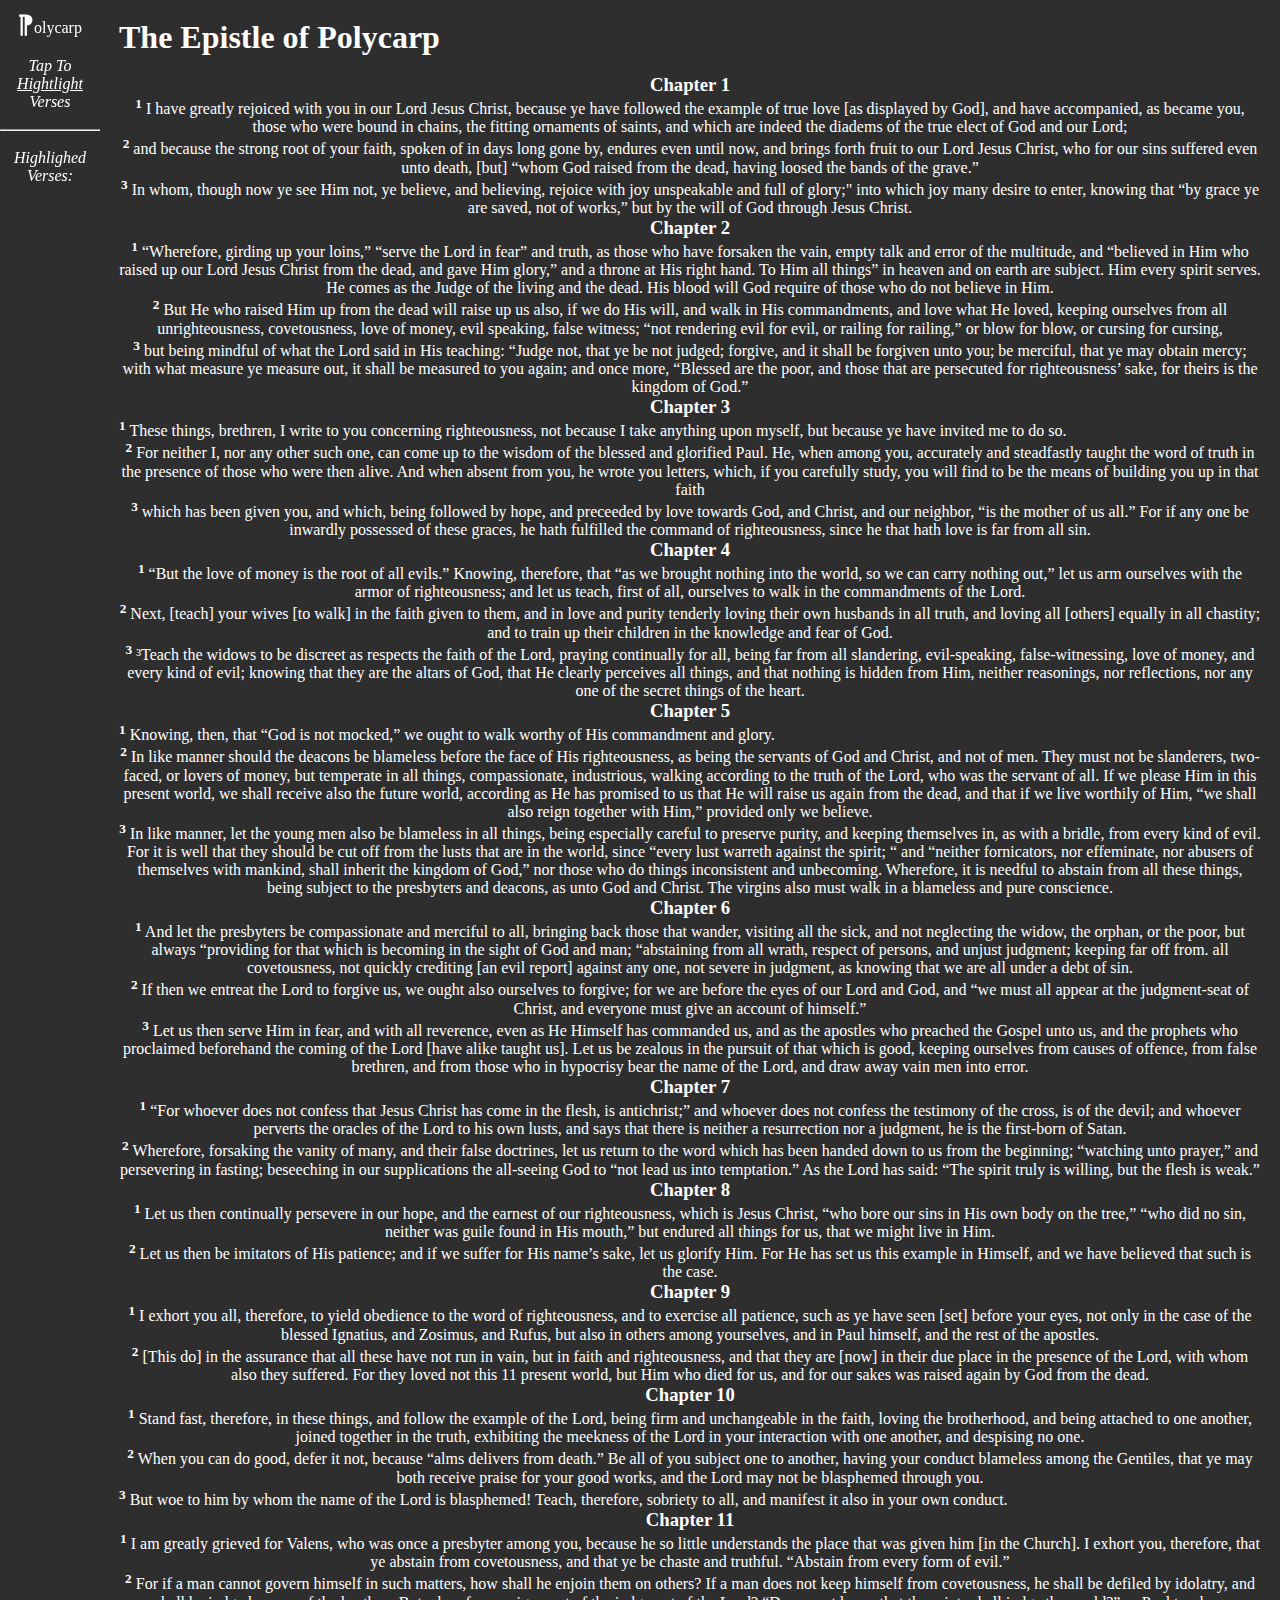
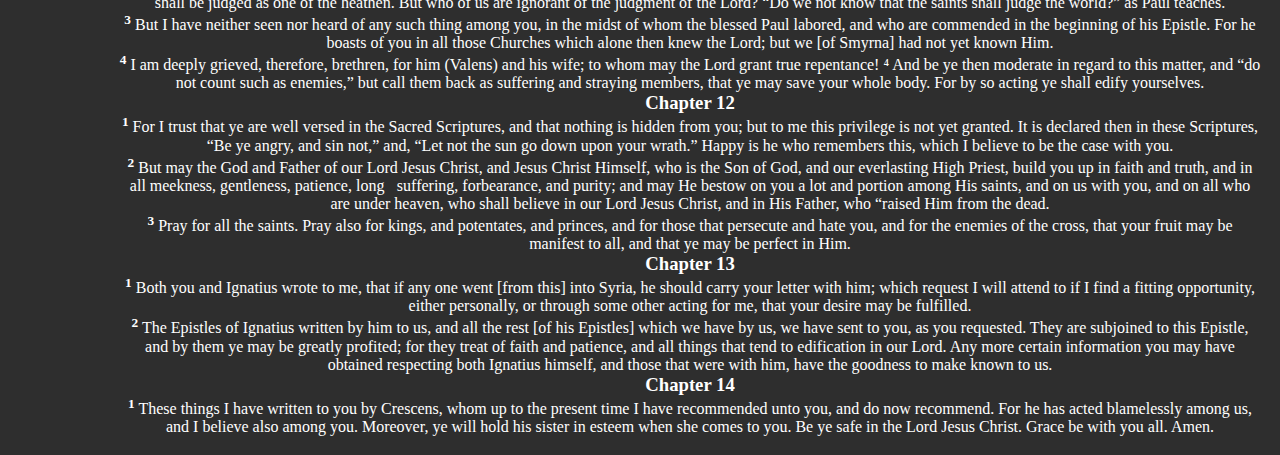
==== index.html @ 57797355 "Update index.html" ====
<!DOCTYPE html>
<html lang="en">
<head>
    <meta charset="UTF-8">
    <meta name="viewport" content="width=device-width, initial-scale=1.0">
    <title>New PolyCarp</title>
    <link rel="stylesheet" href="newpoly.css">
    <script src="newpoly.js"></script>
</head>
<body>
    <div class="container" id="computer">

        <div class="bar">
        <div class="fixed">
        <span class="⁋">⁋</span>olycarp 
        <br/><br/>
        <em>Tap To <br/><u>Hightlight</u><br/> Verses</em><br/><br/>

        <hr/><br/>

        <em>Highlighed Verses:</em>

        <!-- DEBUG FOR HIGHTLIGHTS -->
        <p id="arr" style="opacity: 1;"></p><br/><br/>
        <p id="cook" style="opacity: 0;"></p><br/><br/>
        <!-- END DEBUG-->

        </div>
        </div>
        
        <div class="body">
        
        <h1>The Epistle of Polycarp</h1>
        <br/>
        <h3 align="center">Chapter 1</h3>
        <p>
            <button id="1-1" onclick="underline(this);"><sup><b>1</b></sup> I have greatly rejoiced with you in our Lord Jesus Christ, because ye 
            have followed the example of true love [as displayed by God], and have 
            accompanied, as became you, those who were bound in chains, the fitting 
            ornaments of saints, and which are indeed the diadems of the true elect of 
            God and our Lord;<br/></button>
            <button id="1-2" onclick="underline(this);"><sup><b>2</b></sup> and because the strong root of your faith, spoken of in days long gone 
            by, endures even until now, and brings forth fruit to our Lord Jesus Christ, 
            who for our sins suffered even unto death, [but] “whom God raised from the 
            dead, having loosed the bands of the grave.”<br/></button>
            <button id="1-3" onclick="underline(this);"><sup><b>3</b></sup> In whom, though now ye see Him not, ye believe, and believing, 
            rejoice with joy unspeakable and full of glory;" into which joy many desire
            to enter, knowing that “by grace ye are saved, not of works,” but by the will 
            of God through Jesus Christ.<br/></button>
        </p>
        <h3 align="center">Chapter 2</h3>
        <p>
            <button id="2-1" onclick="underline(this);"><sup><b>1</b></sup> “Wherefore, girding up your loins,” “serve the Lord in fear” and truth, 
            as those who have forsaken the vain, empty talk and error of the multitude, 
            and “believed in Him who raised up our Lord Jesus Christ from the dead, 
            and gave Him glory,” and a throne at His right hand. To Him all things” in 
            heaven and on earth are subject. Him every spirit serves. He comes as the 
            Judge of the living and the dead. His blood will God require of those who 
            do not believe in Him.<br/></button>
            <button id="2-2" onclick="underline(this);"><sup><b>2</b></sup> But He who raised Him up from the dead will raise up us also, if we do 
            His will, and walk in His commandments, and love what He loved, keeping 
            ourselves from all unrighteousness, covetousness, love of money, evil 
            speaking, false witness; “not rendering evil for evil, or railing for railing,” or 
            blow for blow, or cursing for cursing,<br/></button>
            <button id="2-3" onclick="underline(this);"><sup><b>3</b></sup> but being mindful of what the Lord said in His teaching: “Judge not, 
            that ye be not judged; forgive, and it shall be forgiven unto you; be merciful, 
            that ye may obtain mercy; with what measure ye measure out, it shall be 
            measured to you again; and once more, “Blessed are the poor, and those that 
            are persecuted for righteousness’ sake, for theirs is the kingdom of God.”<br/></button>
        </p>
        <h3 align="center">Chapter 3</h3>
        <p>
            <button onclick="underline(this);" id="3-1"><sup><b>1</b></sup> These things, brethren, I write to you concerning righteousness, not 
            because I take anything upon myself, but because ye have invited me to do 
            so.<br/></button>
            <button onclick="underline(this);" id="3-2"><sup><b>2</b></sup> For neither I, nor any other such one, can come up to the wisdom of the 
            blessed and glorified Paul. He, when among you, accurately and steadfastly 
            taught the word of truth in the presence of those who were then alive. And 
            when absent from you, he wrote you letters, which, if you carefully study, 
            you will find to be the means of building you up in that faith<br/></button>
            <button onclick="underline(this);" id="3-3"><sup><b>3</b></sup> which has been given you, and which, being followed by hope, and 
            preceeded by love towards God, and Christ, and our neighbor, “is the 
            mother of us all.” For if any one be inwardly possessed of these graces, he 
            hath fulfilled the command of righteousness, since he that hath love is far 
            from all sin.<br/></button>
        </p>
        <h3 align="center">Chapter 4</h3>
        <p>
            <button onclick="underline(this);" id="4-1"><sup><b>1</b></sup> “But the love of money is the root of all evils.” Knowing, therefore, 
            that “as we brought nothing into the world, so we can carry nothing out,” 
            let us arm ourselves with the armor of righteousness; and let us teach, first 
            of all, ourselves to walk in the commandments of the Lord.<br/></button>
            <button onclick="underline(this);" id="4-2"><sup><b>2</b></sup> Next, [teach] your wives [to walk] in the faith given to them, and in 
            love and purity tenderly loving their own husbands in all truth, and loving 
            all [others] equally in all chastity; and to train up their children in the 
            knowledge and fear of God.<br/></button>
            <button onclick="underline(this);" id="4-3"> <sup><b>3</b></sup> ³Teach the widows to be discreet as respects the faith of the Lord, 
            praying continually for all, being far from all slandering, evil-speaking, 
            false-witnessing, love of money, and every kind of evil; knowing that they 
            are the altars of God, that He clearly perceives all things, and that nothing is 
            hidden from Him, neither reasonings, nor reflections, nor any one of the 
            secret things of the heart.<br/></button>
        </p>
        <h3 align="center">Chapter 5</h3>
        <p>
            <button onclick="underline(this);" id="5-1"><sup><b>1</b></sup> Knowing, then, that “God is not mocked,” we ought to walk worthy of 
            His commandment and glory.<br/></button>
            <button onclick="underline(this);" id="5-2"><sup><b>2</b></sup> In like manner should the deacons be blameless before the face of His 
            righteousness, as being the servants of God and Christ, and not of men. 
            They must not be slanderers, two-faced, or lovers of money, but temperate 
            in all things, compassionate, industrious, walking according to the truth of 
            the Lord, who was the servant of all. If we please Him in this present world, 
            we shall receive also the future world, according as He has promised to us 
            that He will raise us again from the dead, and that if we live worthily of Him, 
            “we shall also reign together with Him,” provided only we believe.<br/></button>
            <button onclick="underline(this);" id="5-3"><sup><b>3</b></sup> In like manner, let the young men also be blameless in all things, being 
            especially careful to preserve purity, and keeping themselves in, as with a 
            bridle, from every kind of evil. For it is well that they should be cut off from 
            the lusts that are in the world, since “every lust warreth against the spirit; 
            “ and “neither fornicators, nor effeminate, nor abusers of themselves with 
            mankind, shall inherit the kingdom of God,” nor those who do things 
            inconsistent and unbecoming. Wherefore, it is needful to abstain from all 
            these things, being subject to the presbyters and deacons, as unto God and 
            Christ. The virgins also must walk in a blameless and pure conscience.<br/></button>
        </p>
        <h3 align="center">Chapter 6</h3>
        <p>
            <button onclick="underline(this);" id="6-1"><sup><b>1</b></sup> And let the presbyters be compassionate and merciful to all, bringing 
            back those that wander, visiting all the sick, and not neglecting the widow, 
            the orphan, or the poor, but always “providing for that which is becoming in 
            the sight of God and man; “abstaining from all wrath, respect of persons, 
            and unjust judgment; keeping far off from. all covetousness, not quickly 
            crediting [an evil report] against any one, not severe in judgment, as 
            knowing that we are all under a debt of sin.<br/></button>
            <button onclick="underline(this);" id="6-2"><sup><b>2</b></sup> If then we entreat the Lord to forgive us, we ought also ourselves to 
            forgive; for we are before the eyes of our Lord and God, and “we must all 
            appear at the judgment-seat of Christ, and everyone must give an account of 
            himself.”<br/></button>
            <button onclick="underline(this);" id="6-3"><sup><b>3</b></sup> Let us then serve Him in fear, and with all reverence, even as He 
            Himself has commanded us, and as the apostles who preached the Gospel 
            unto us, and the prophets who proclaimed beforehand the coming of the 
            Lord [have alike taught us]. Let us be zealous in the pursuit of that which is 
            good, keeping ourselves from causes of offence, from false brethren, and 
            from those who in hypocrisy bear the name of the Lord, and draw away vain 
            men into error.<br/></button>
        </p>
        <h3 align="center">Chapter 7</h3>
        <p>
            <button onclick="underline(this);" id="7-1"><sup><b>1</b></sup> “For whoever does not confess that Jesus Christ has come in the flesh, 
            is antichrist;” and whoever does not confess the testimony of the cross, is of 
            the devil; and whoever perverts the oracles of the Lord to his own lusts, and 
            says that there is neither a resurrection nor a judgment, he is the first-born of 
            Satan.<br/></button>
            <button onclick="underline(this);" id="7-2"><sup><b>2</b></sup> Wherefore, forsaking the vanity of many, and their false doctrines, let 
            us return to the word which has been handed down to us from the beginning; 
            “watching unto prayer,” and persevering in fasting; beseeching in our 
            supplications the all-seeing God to “not lead us into temptation.” As the 
            Lord has said: “The spirit truly is willing, but the flesh is weak.”<br/></button>
        </p>
        <h3 align="center">Chapter 8</h3>
        <p>
            <button onclick="underline(this);" id="8-1"><sup><b>1</b></sup> Let us then continually persevere in our hope, and the earnest of our 
            righteousness, which is Jesus Christ, “who bore our sins in His own body on 
            the tree,” “who did no sin, neither was guile found in His mouth,” but 
            endured all things for us, that we might live in Him.<br/></button>
            <button onclick="underline(this);" id="8-2"><sup><b>2</b></sup> Let us then be imitators of His patience; and if we suffer for His 
            name’s sake, let us glorify Him. For He has set us this example in Himself, 
            and we have believed that such is the case.<br/></button>
        </p>
        <h3 align="center">Chapter 9</h3>
        <p>
            <button onclick="underline(this);" id="9-1"><sup><b>1</b></sup> I exhort you all, therefore, to yield obedience to the word of 
                righteousness, and to exercise all patience, such as ye have seen [set] before 
                your eyes, not only in the case of the blessed Ignatius, and Zosimus, and 
                Rufus, but also in others among yourselves, and in Paul himself, and the rest 
                of the apostles.<br/></button>
                <button onclick="underline(this);" id="9-2"><sup><b>2</b></sup> [This do] in the assurance that all these have not run in vain, but in 
                faith and righteousness, and that they are [now] in their due place in the 
                presence of the Lord, with whom also they suffered. For they loved not this 
                11
                present world, but Him who died for us, and for our sakes was raised again 
                by God from the dead.<br/></button>
        </p>
        <h3 align="center">Chapter 10</h3>
        <p>
            <button onclick="underline(this);" id="10-1"><sup><b>1</b></sup> Stand fast, therefore, in these things, and follow the example of the 
                Lord, being firm and unchangeable in the faith, loving the brotherhood, and 
                being attached to one another, joined together in the truth, exhibiting the 
                meekness of the Lord in your interaction with one another, and despising no 
                one.<br/></button>
                <button onclick="underline(this);" id="10-2"><sup><b>2</b></sup> When you can do good, defer it not, because “alms delivers from 
                death.” Be all of you subject one to another, having your conduct blameless 
                among the Gentiles, that ye may both receive praise for your good works, 
                and the Lord may not be blasphemed through you.<br/></button>
                <button onclick="underline(this);" id="10-3"><sup><b>3</b></sup> But woe to him by whom the name of the Lord is blasphemed! Teach, 
                therefore, sobriety to all, and manifest it also in your own conduct.<br/></button>
        </p>
        <h3 align="center">Chapter 11</h3>
        <p>
            <button onclick="underline(this);" id="11-1"><sup><b>1</b></sup> I am greatly grieved for Valens, who was once a presbyter among you, 
                because he so little understands the place that was given him [in the Church]. 
                I exhort you, therefore, that ye abstain from covetousness, and that ye be 
                chaste and truthful. “Abstain from every form of evil.”<br/></button>
                <button onclick="underline(this);" id="11-2"><sup><b>2</b></sup> For if a man cannot govern himself in such matters, how shall he 
                enjoin them on others? If a man does not keep himself from covetousness, 
                he shall be defiled by idolatry, and shall be judged as one of the heathen. 
                But who of us are ignorant of the judgment of the Lord? “Do we not know 
                that the saints shall judge the world?” as Paul teaches.<br/></button>
                <button onclick="underline(this);" id="11-3"><sup><b>3</b></sup> But I have neither seen nor heard of any such thing among you, in the 
                midst of whom the blessed Paul labored, and who are commended in the 
                beginning of his Epistle. For he boasts of you in all those Churches which 
                alone then knew the Lord; but we [of Smyrna] had not yet known Him.<br/></button>
                <button onclick="underline(this);" id="11-4"><sup><b>4</b></sup> I am deeply grieved, therefore, brethren, for him (Valens) and his wife; to 
                whom may the Lord grant true repentance! ⁴ And be ye then moderate in 
                regard to this matter, and “do not count such as enemies,” but call them back 
                as suffering and straying members, that ye may save your whole body. For 
                by so acting ye shall edify yourselves.<br/></button>
        </p>
        <h3 align="center">Chapter 12</h3>
        <p>
            <button onclick="underline(this);" id="12-1"><sup><b>1</b></sup> For I trust that ye are well versed in the Sacred Scriptures, and that 
                nothing is hidden from you; but to me this privilege is not yet granted. It is 
                declared then in these Scriptures, “Be ye angry, and sin not,” and, “Let not 
                the sun go down upon your wrath.” Happy is he who remembers this, which 
                I believe to be the case with you.<br/></button>
                <button onclick="underline(this);" id="12-2"><sup><b>2</b></sup> But may the God and Father of our Lord Jesus Christ, and Jesus Christ 
                Himself, who is the Son of God, and our everlasting High Priest, build you 
                up in faith and truth, and in all meekness, gentleness, patience, long￾suffering, forbearance, and purity; and may He bestow on you a lot and 
                portion among His saints, and on us with you, and on all who are under 
                heaven, who shall believe in our Lord Jesus Christ, and in His Father, who 
                “raised Him from the dead.<br/></button>
                <button onclick="underline(this);" id="12-3"><sup><b>3</b></sup> Pray for all the saints. Pray also for kings, and potentates, and princes, 
                and for those that persecute and hate you, and for the enemies of the cross, 
                that your fruit may be manifest to all, and that ye may be perfect in Him.<br/></button>
        </p>
        <h3 align="center">Chapter 13</h3>
        <p>
            <button onclick="underline(this);" id="13-1"><sup><b>1</b></sup> Both you and Ignatius wrote to me, that if any one went [from this] 
                into Syria, he should carry your letter with him; which request I will attend 
                to if I find a fitting opportunity, either personally, or through some other 
                acting for me, that your desire may be fulfilled.<br/></button>
                <button onclick="underline(this);" id="13-2"><sup><b>2</b></sup> The Epistles of Ignatius written by him to us, and all the rest [of his 
                Epistles] which we have by us, we have sent to you, as you requested. They 
                are subjoined to this Epistle, and by them ye may be greatly profited; for 
                they treat of faith and patience, and all things that tend to edification in our 
                Lord. Any more certain information you may have obtained respecting both 
                Ignatius himself, and those that were with him, have the goodness to make 
                known to us.<br/></button>
        </p>
        <h3 align="center">Chapter 14</h3>
        <p>
            <button onclick="underline(this);" id="14-1"><sup><b>1</b></sup> These things I have written to you by Crescens, whom up to the present 
                time I have recommended unto you, and do now recommend. For he has 
                acted blamelessly among us, and I believe also among you. Moreover, ye 
                will hold his sister in esteem when she comes to you. Be ye safe in the Lord 
                Jesus Christ. Grace be with you all. Amen.<br/></button>
        </p>
        
        </div>
        
        </div>
        <script src="https://snojs.github.io/snojs/build/sno-min.js"></script>
</body>
</html>
---- newpoly.css ----
@import url('https://fonts.googleapis.com/css2?family=Baskervville:ital@0;1&family=Roboto+Slab:wght@100..900&display=swap');
*{
  margin:0;
  padding:0;
  font-family: serif;
}
body{
  position:absolute;
  width:100%;
  height:100%;
  background-color:#2e2e2e;
  color:white;
}
.⁋{
  font-size:25px;
  font-weight:900;
}
.container{
  display:grid;
  position:relative;
  grid-template-columns:100px calc(100% - 100px);
  height: 100%;
}
.fixed{
  position:fixed;
  width:100px;
  /* left:50%; */
  /* transform:translate(-50%); */
  /* border:1px solid white; */
}
.bar{
  position:relative;
  overflow-y:hidden;
  padding-top:10px;
  /* border:1px solid white; */
  text-align:center;
}
.body{
  padding: 19px;
}
button{
  border: none;
  background-color: rgba(0,0,0,0);
  color:white;
  font-size: 16px;
}
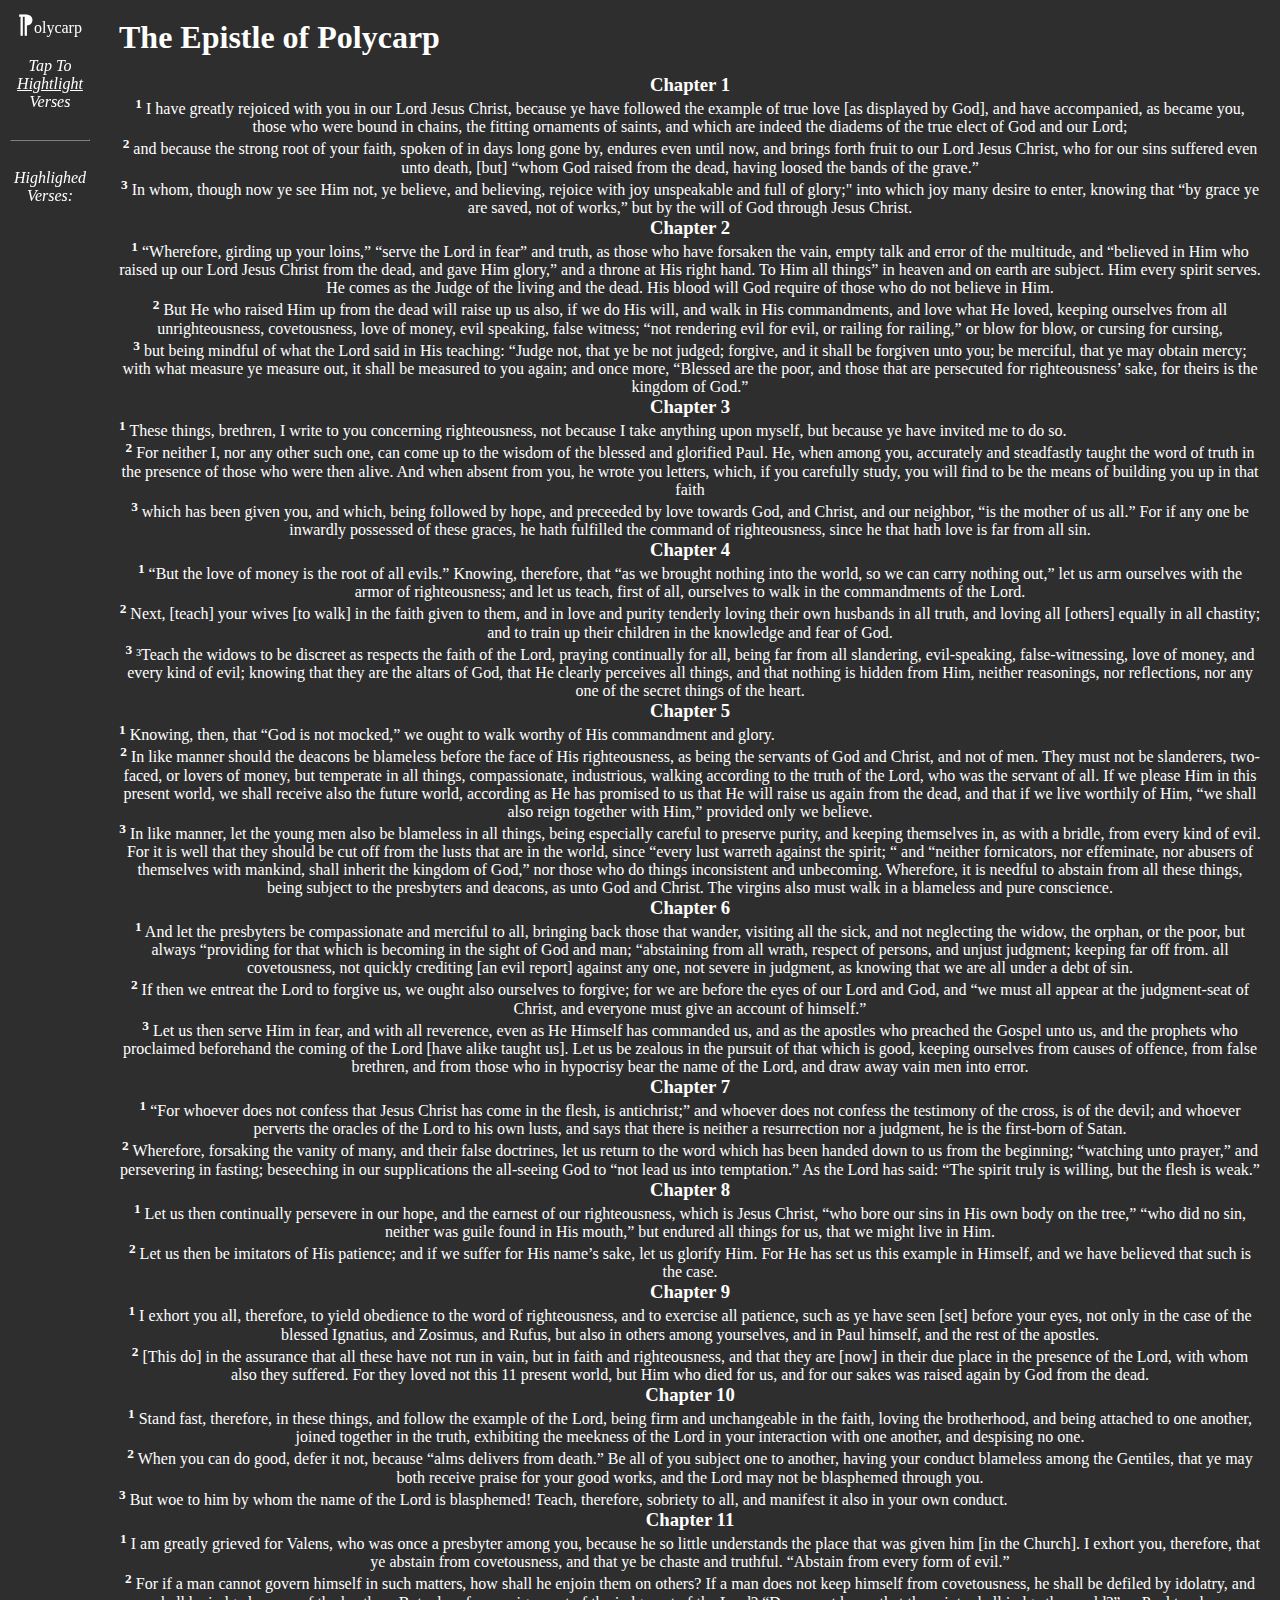
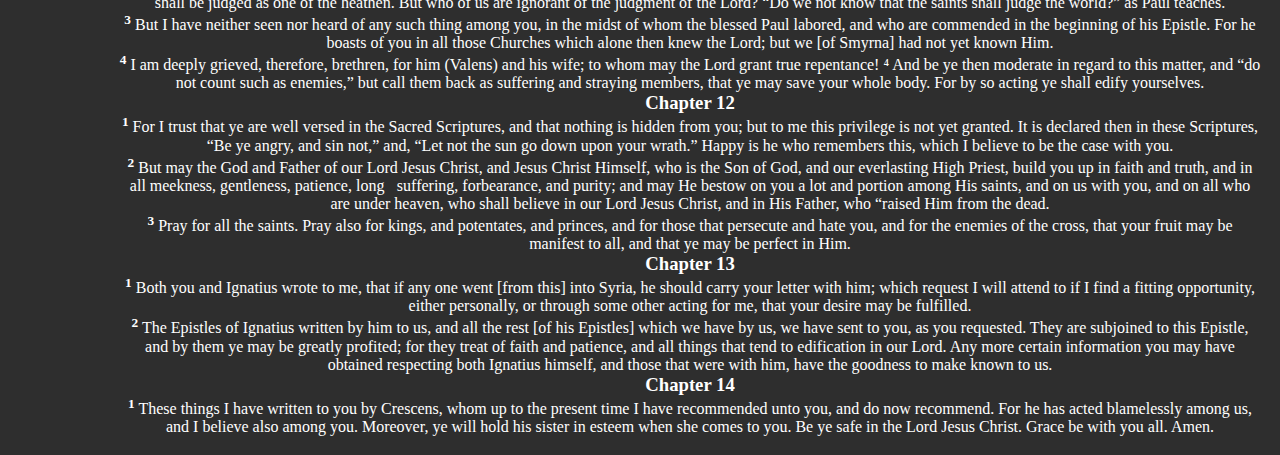
==== commit d5c0d288: "Update index.html" ====
--- a/index.html
+++ b/index.html
@@ -3,7 +3,7 @@
 <head>
     <meta charset="UTF-8">
     <meta name="viewport" content="width=device-width, initial-scale=1.0">
-    <title>New PolyCarp</title>
+    <title>⁋olyCarp</title>
     <link rel="stylesheet" href="newpoly.css">
     <script src="newpoly.js"></script>
 </head>
--- a/newpoly.css
+++ b/newpoly.css
@@ -24,15 +24,11 @@
 .fixed{
   position:fixed;
   width:100px;
-  /* left:50%; */
-  /* transform:translate(-50%); */
-  /* border:1px solid white; */
 }
 .bar{
   position:relative;
   overflow-y:hidden;
   padding-top:10px;
-  /* border:1px solid white; */
   text-align:center;
 }
 .body{
@@ -44,3 +40,7 @@
   color:white;
   font-size: 16px;
 }
+hr{
+  margin:10px;
+  border-color: gray;
+}
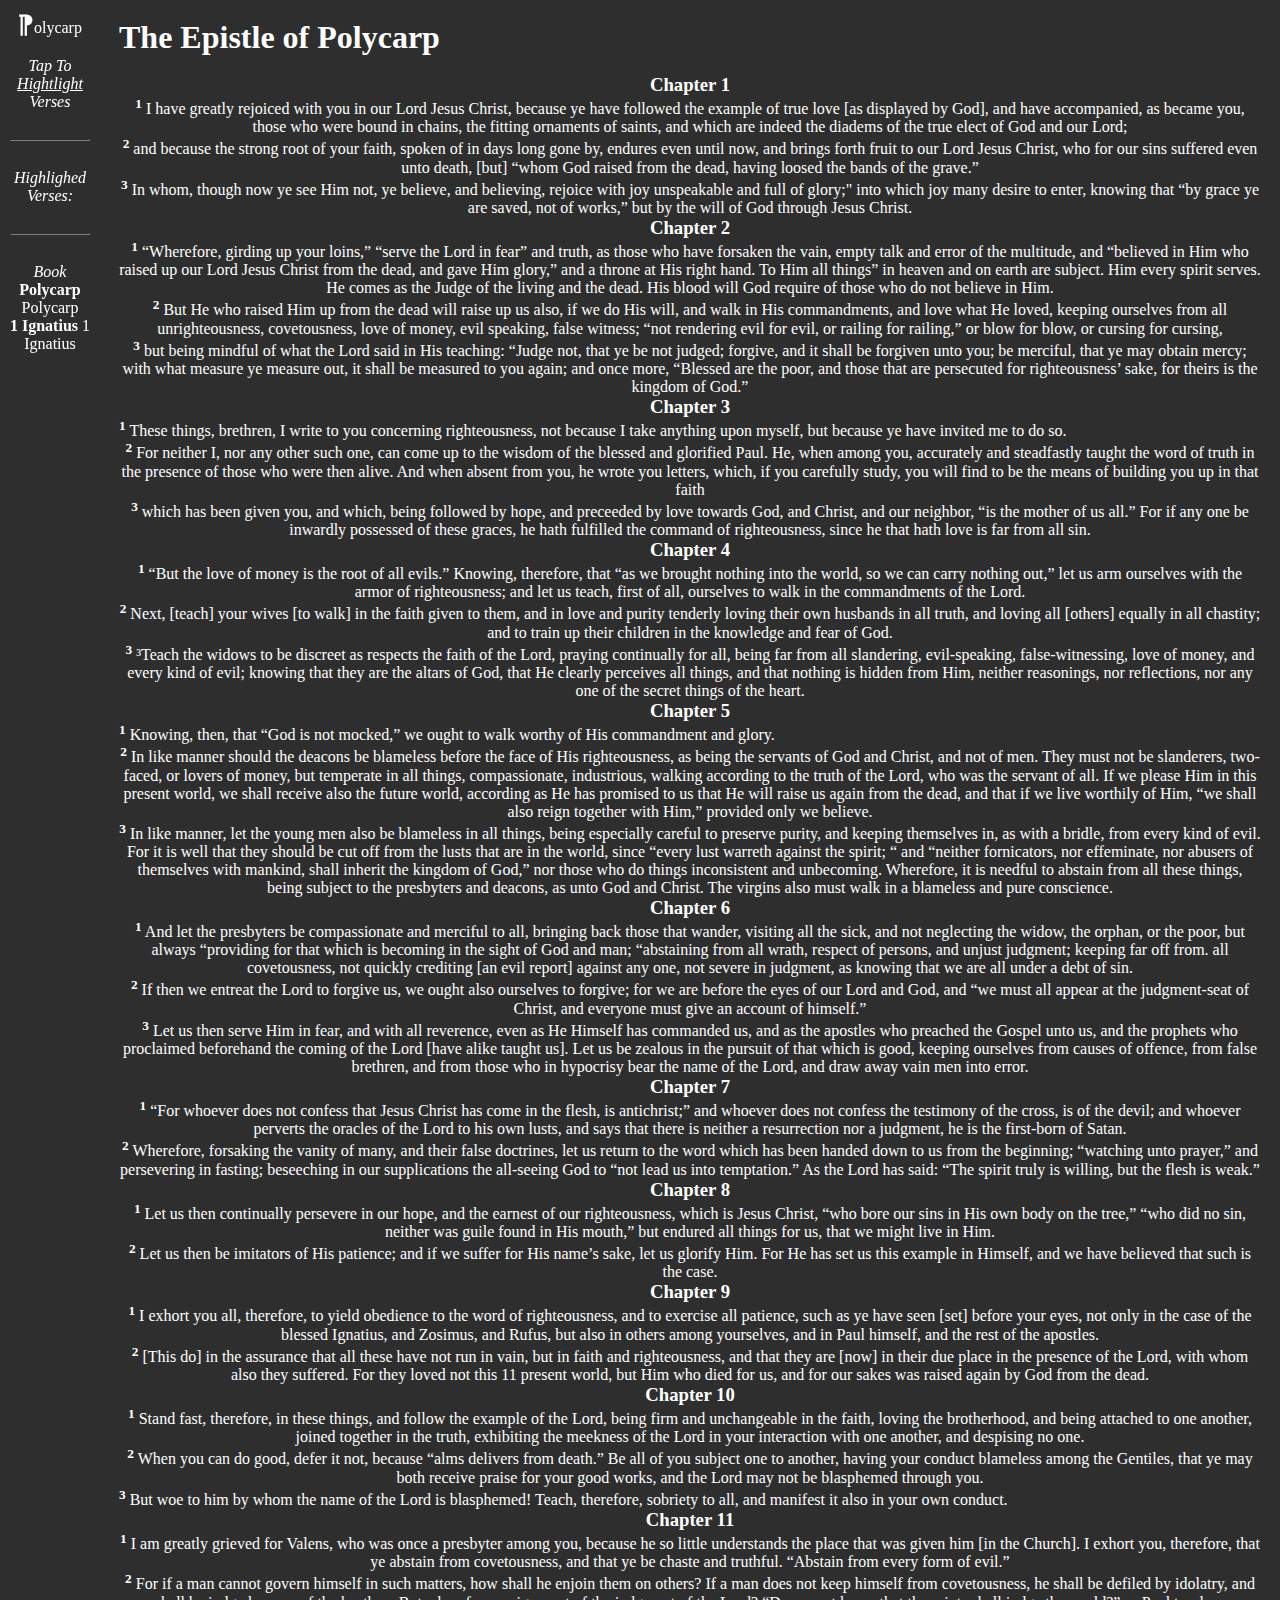
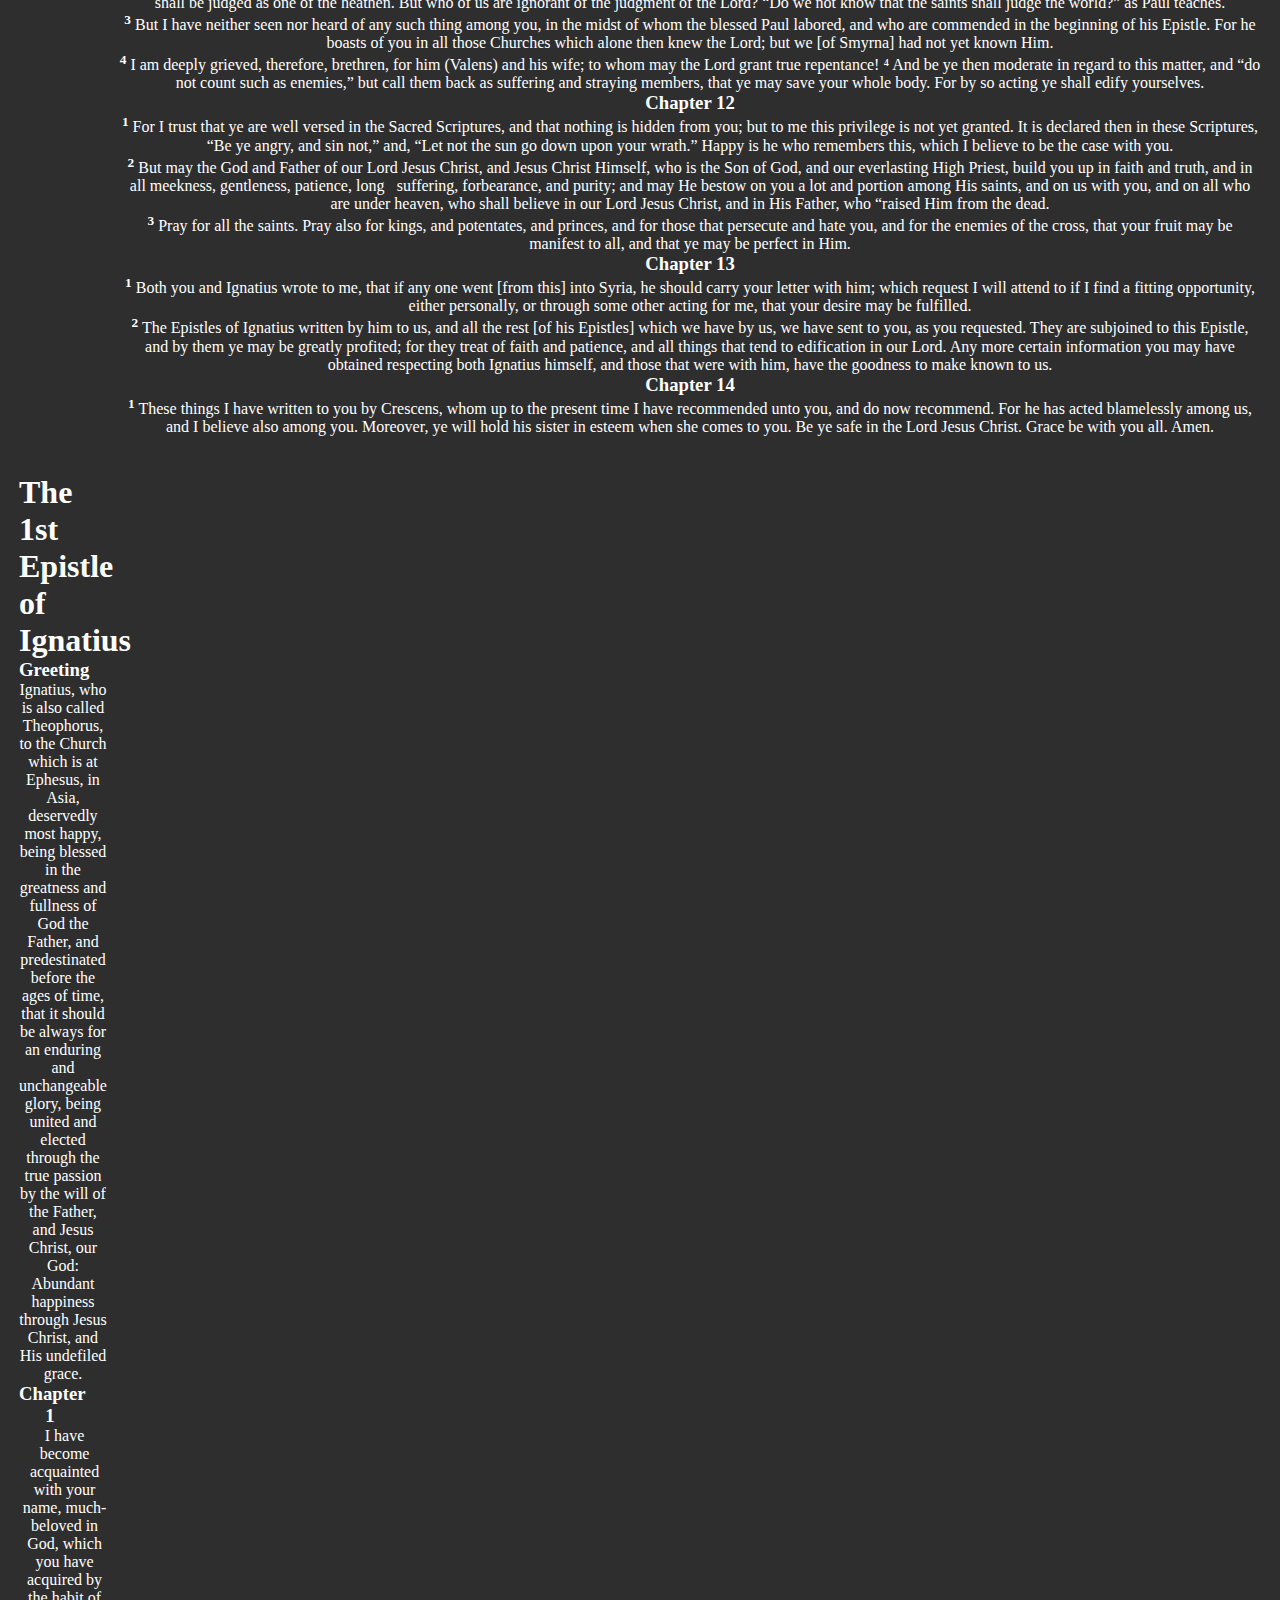
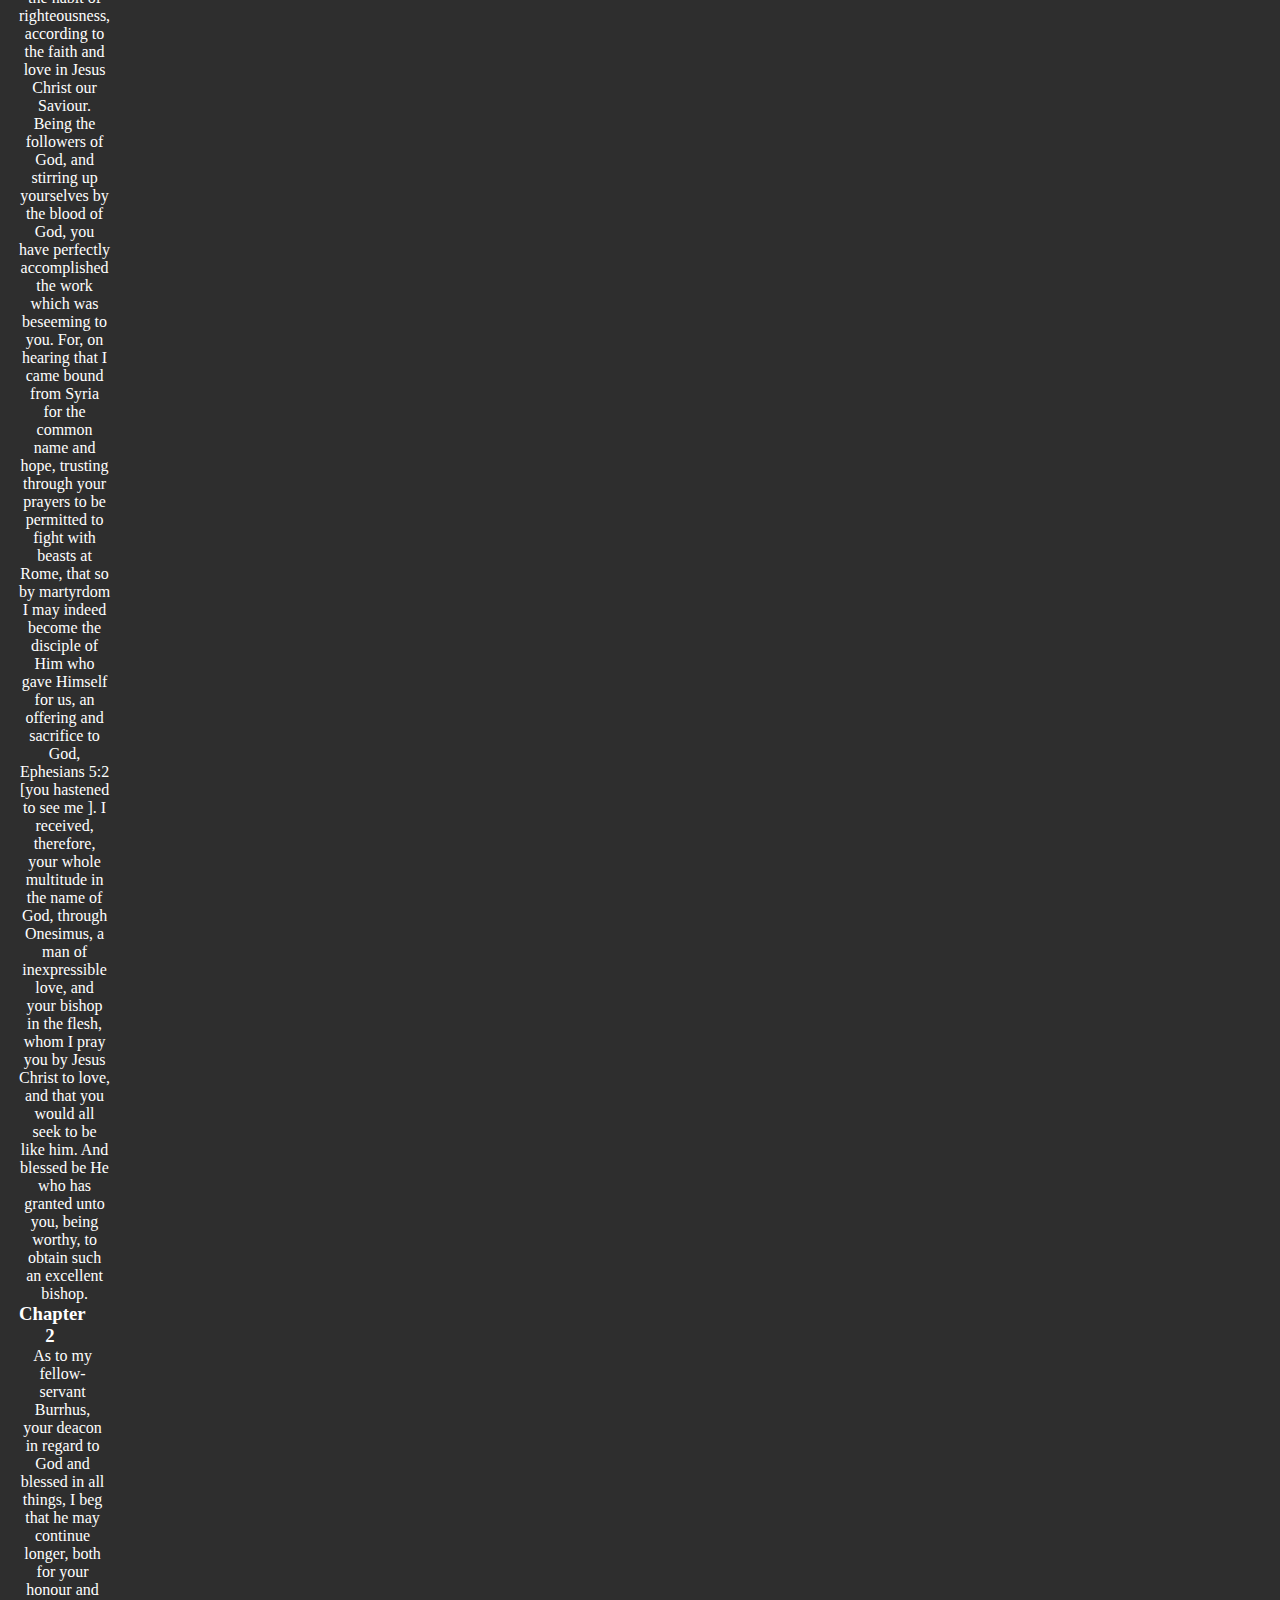
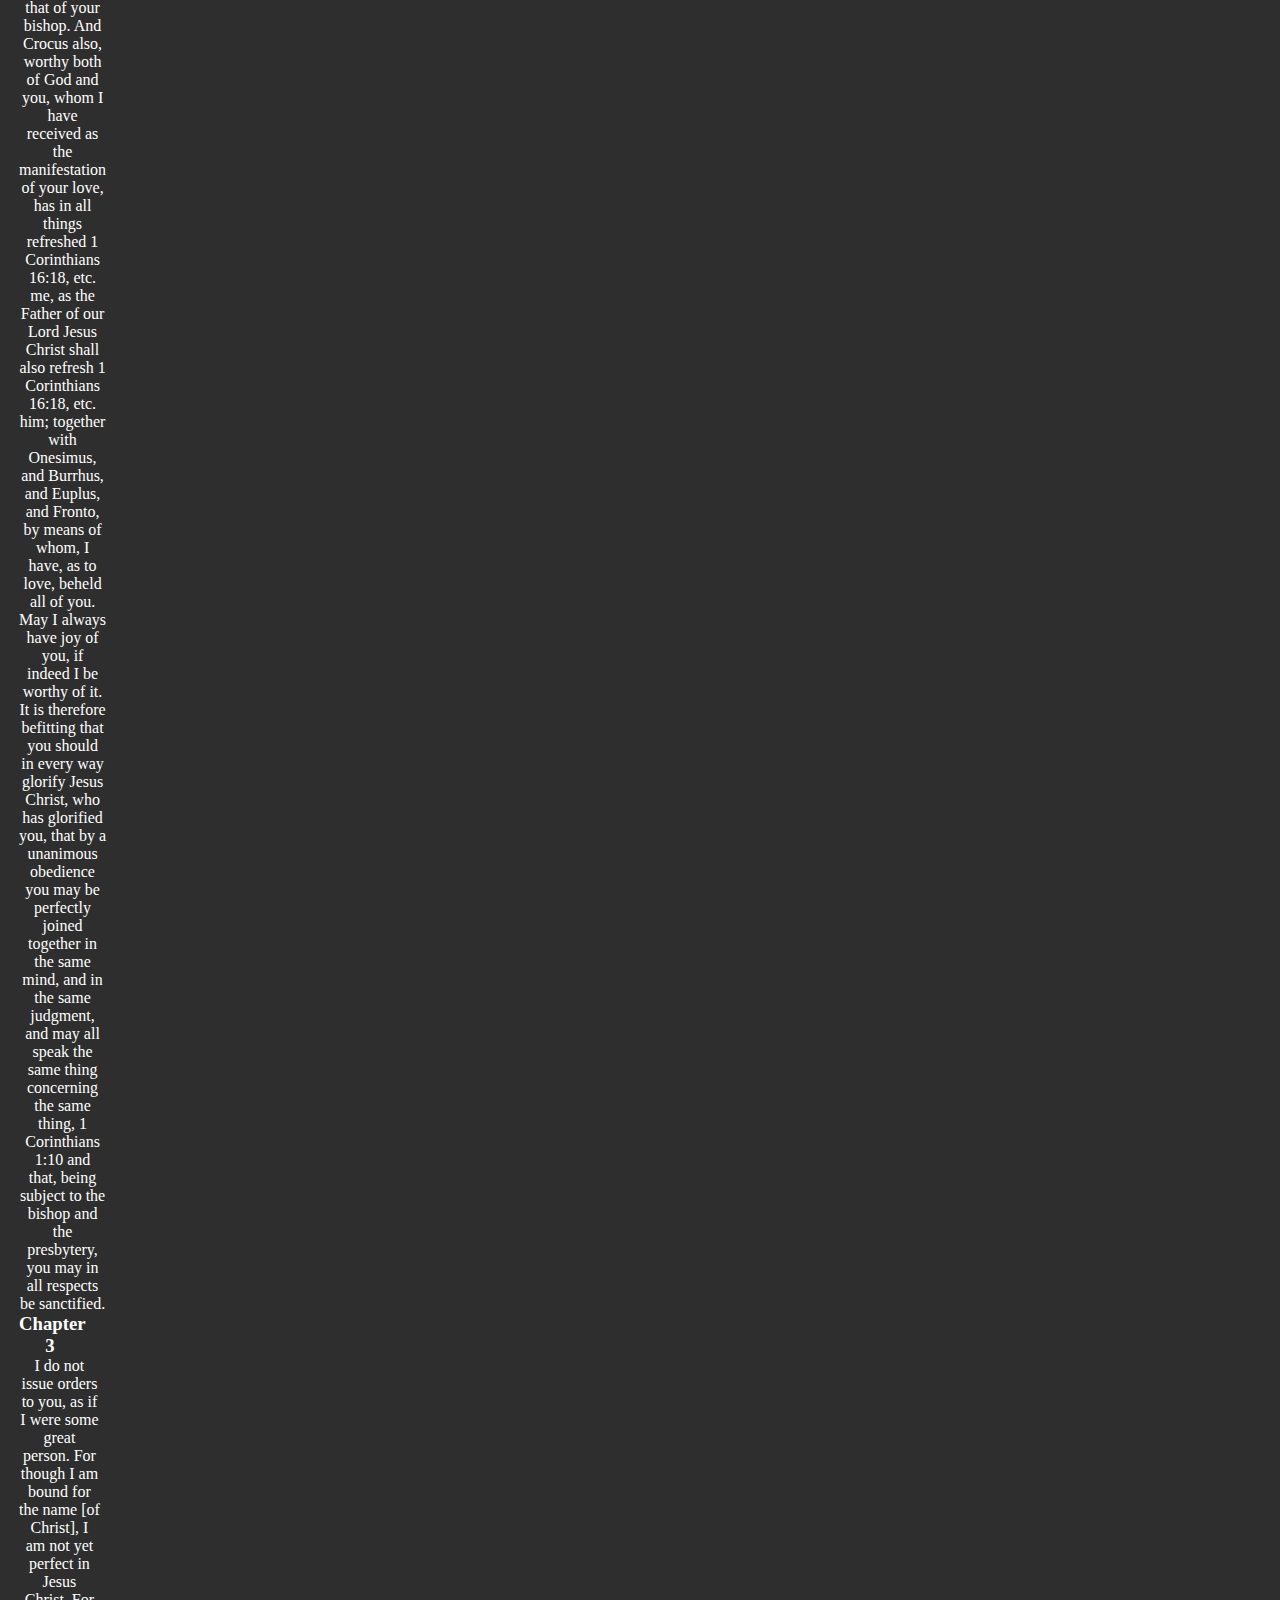
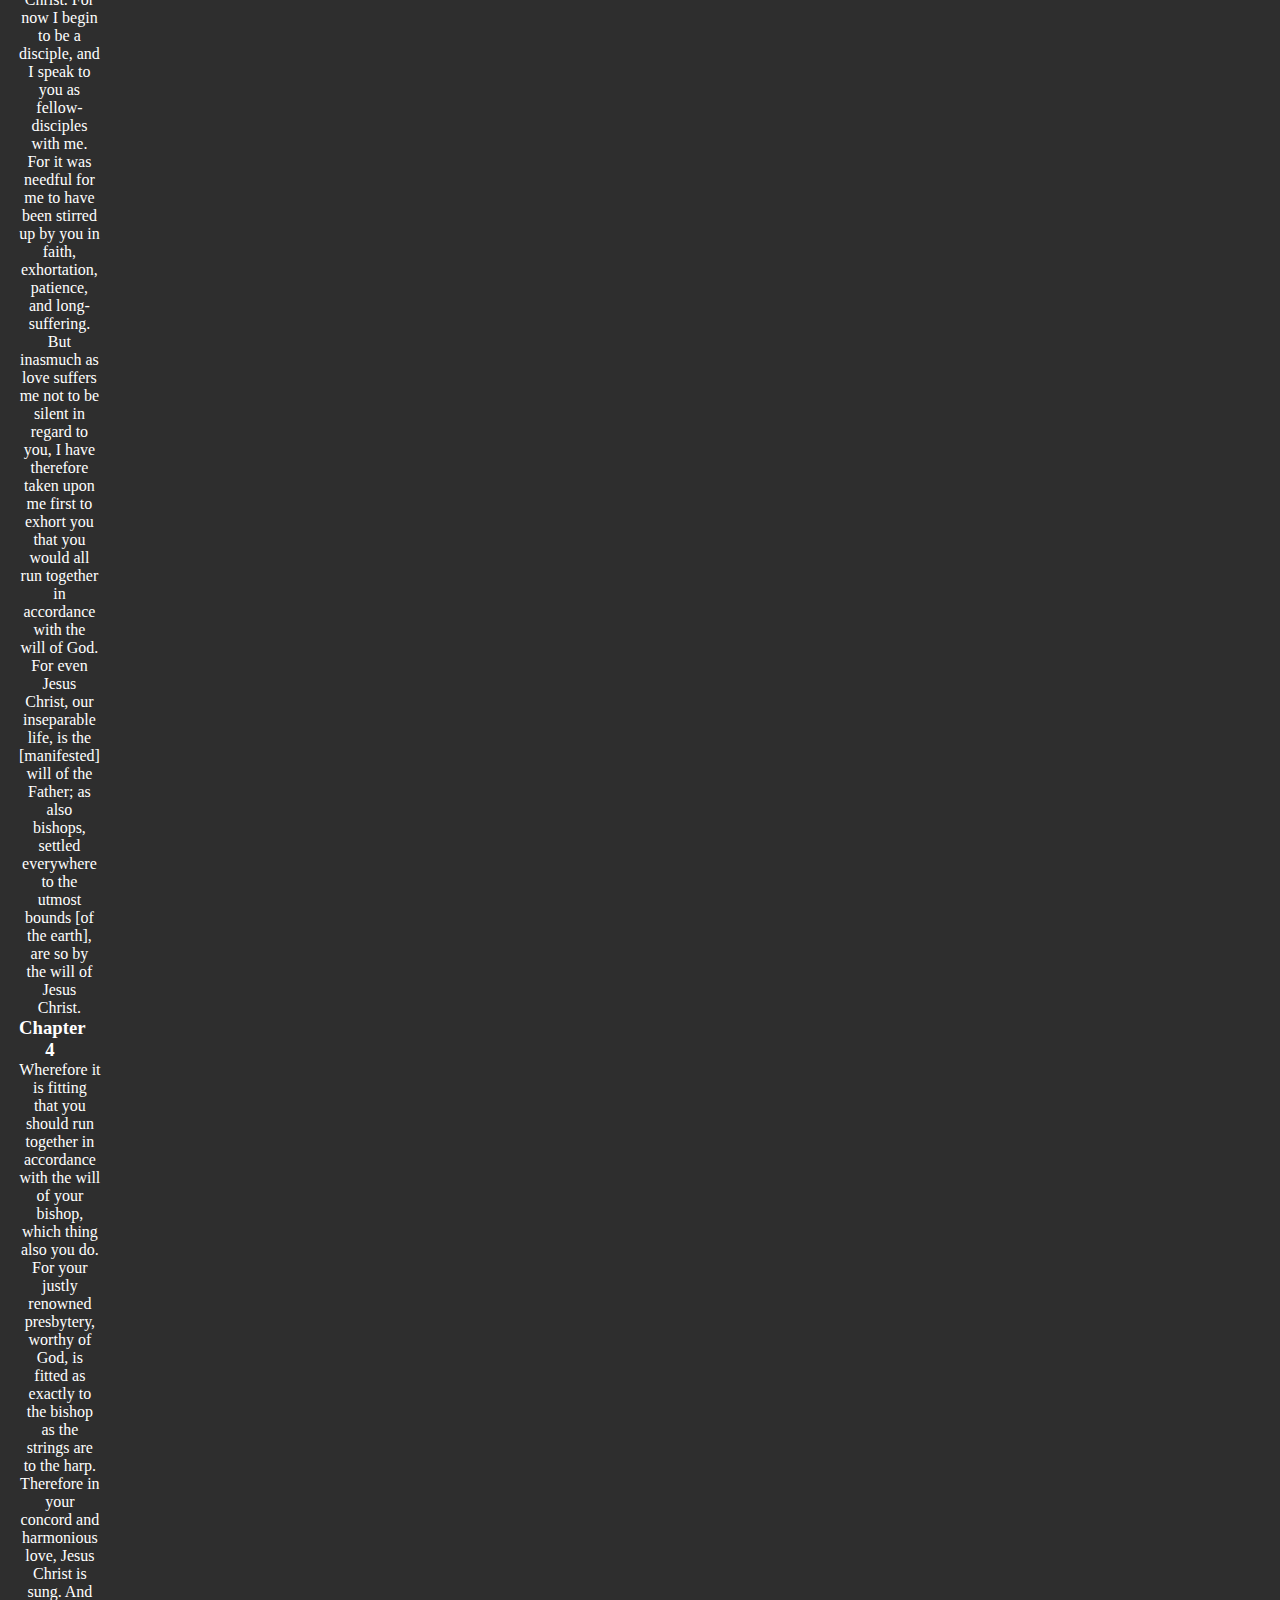
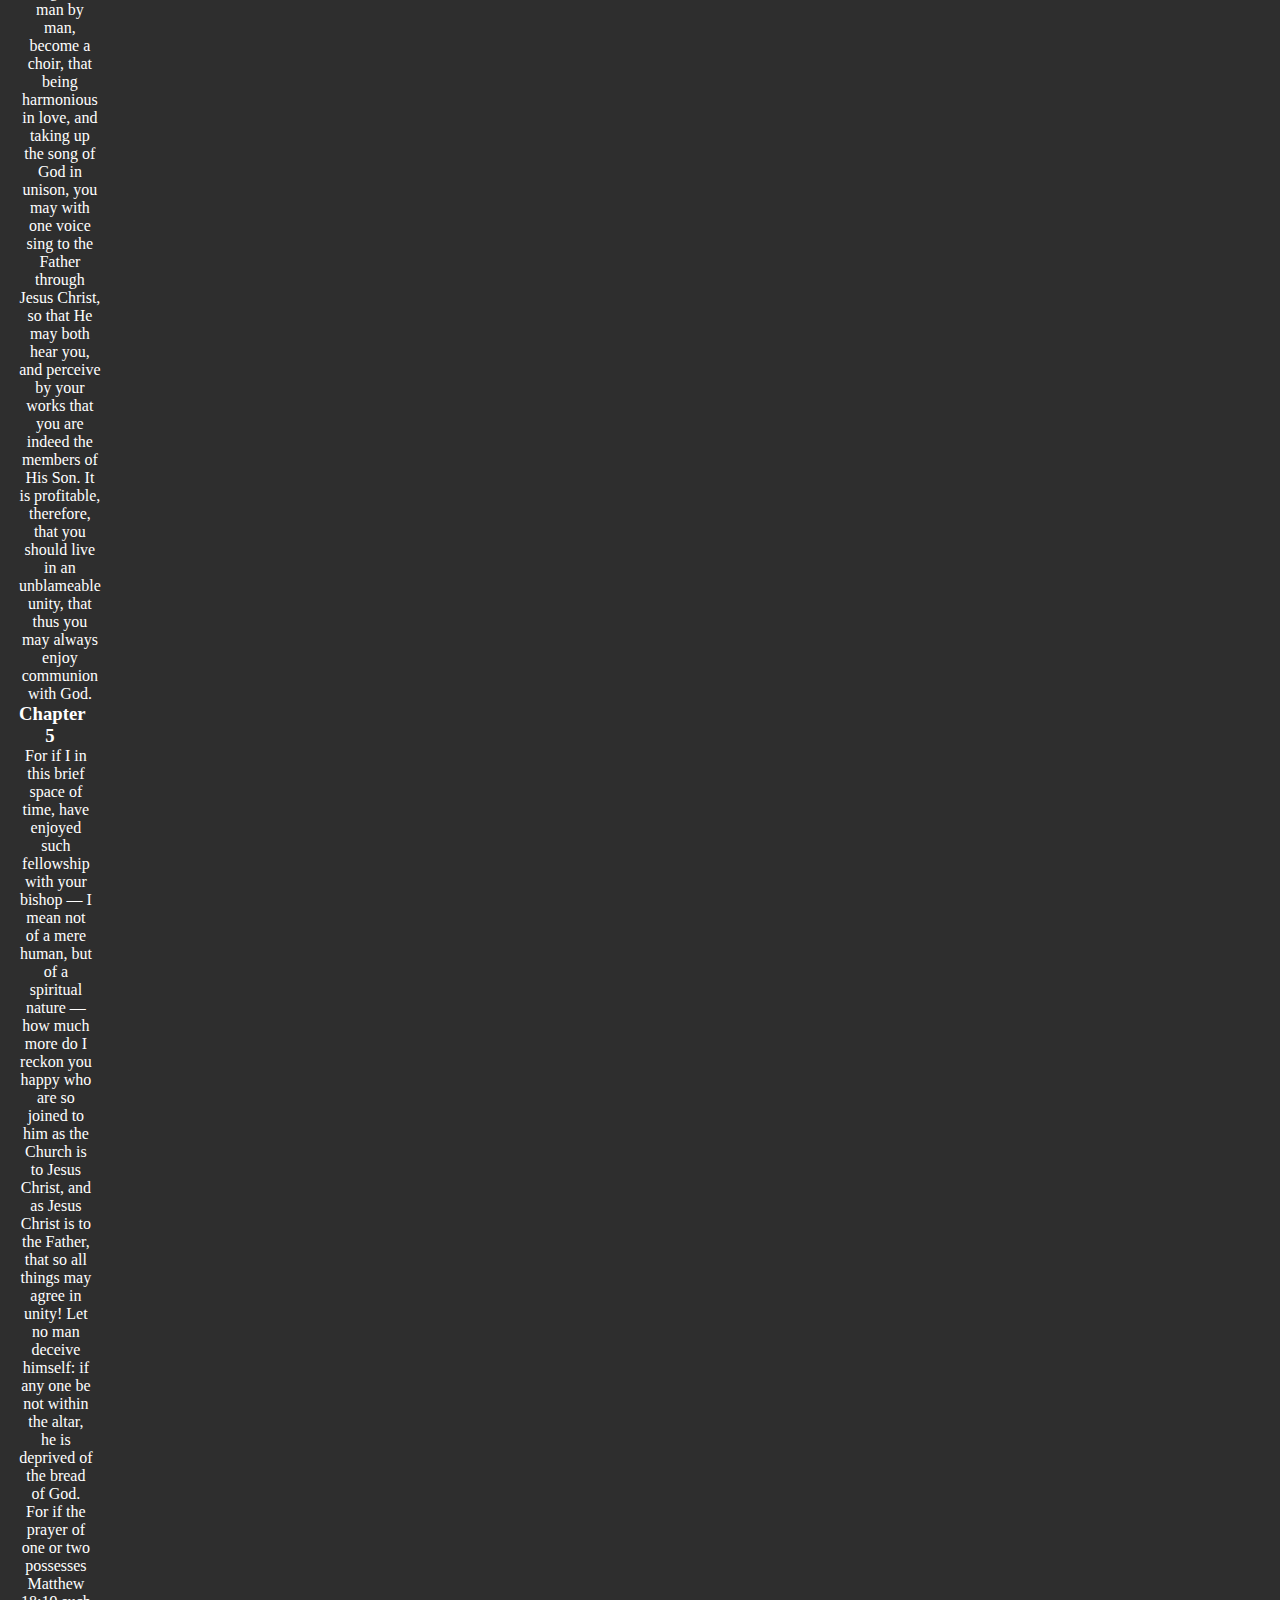
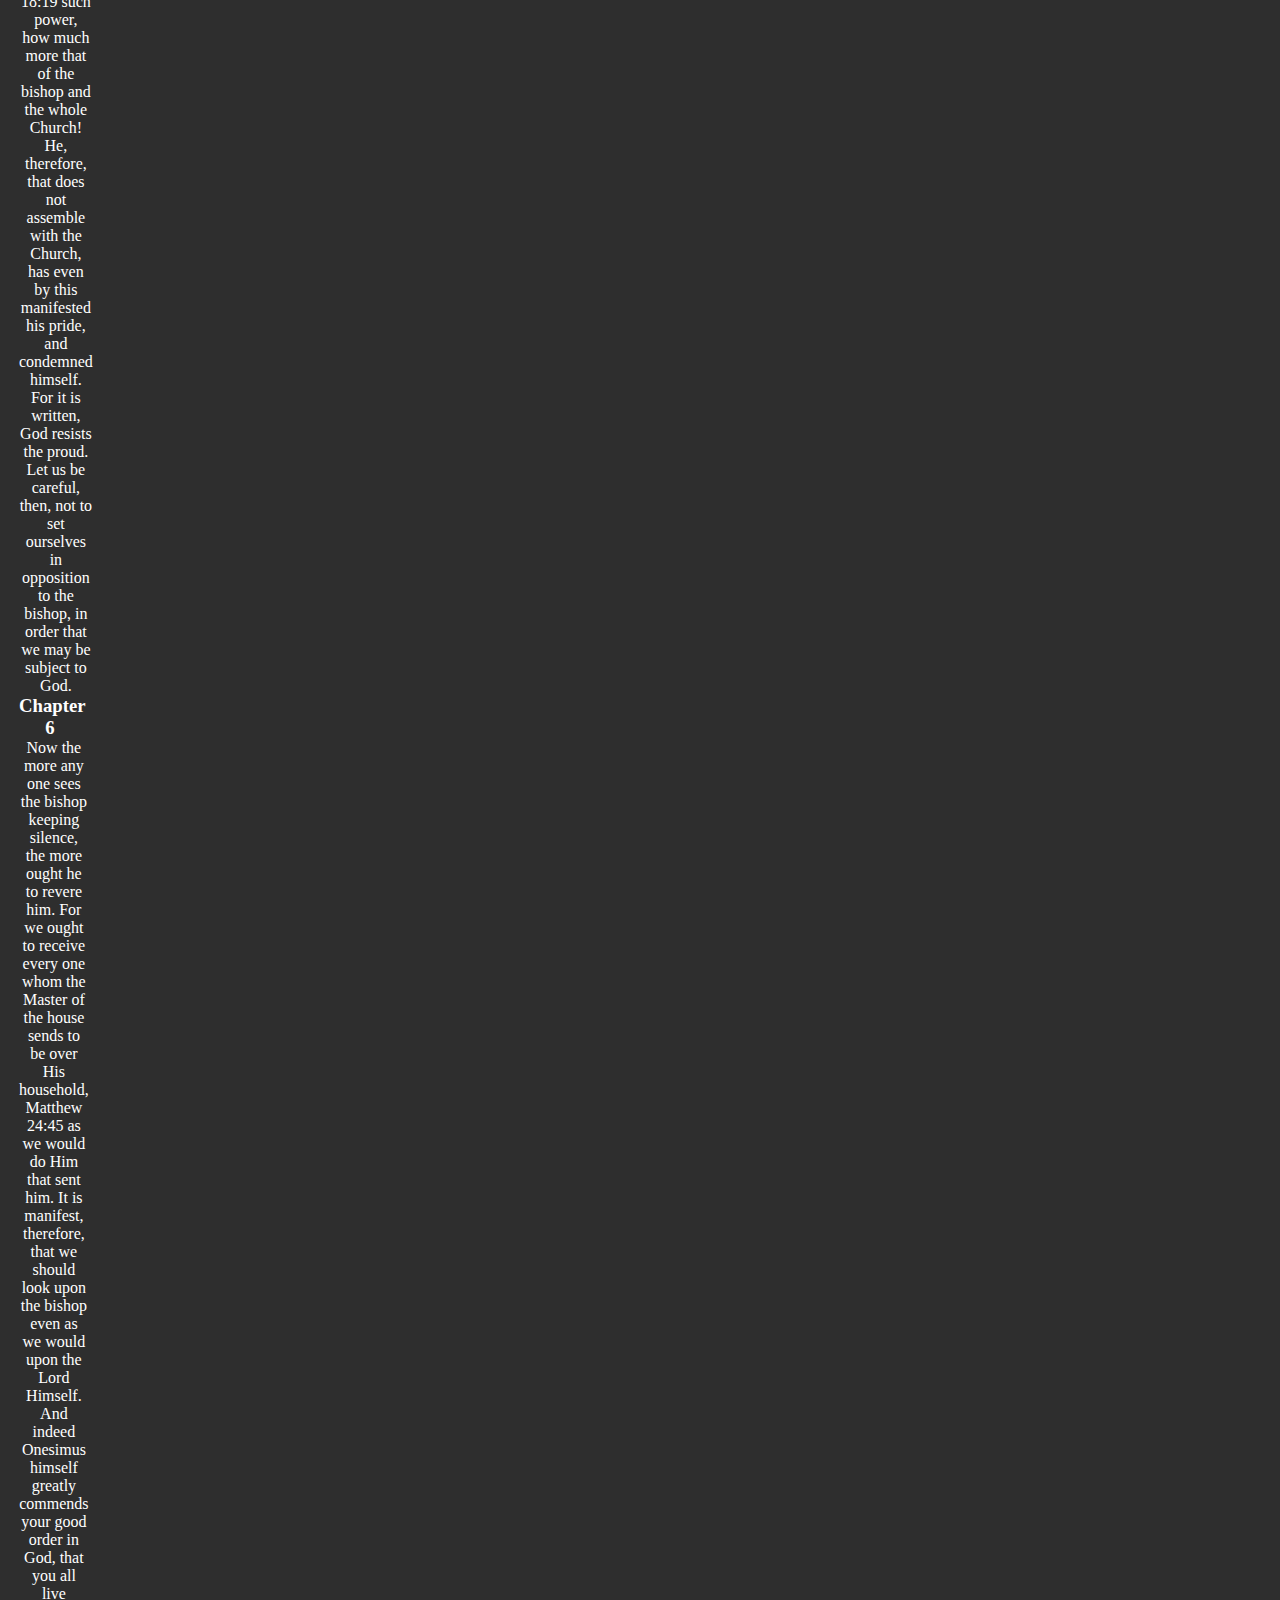
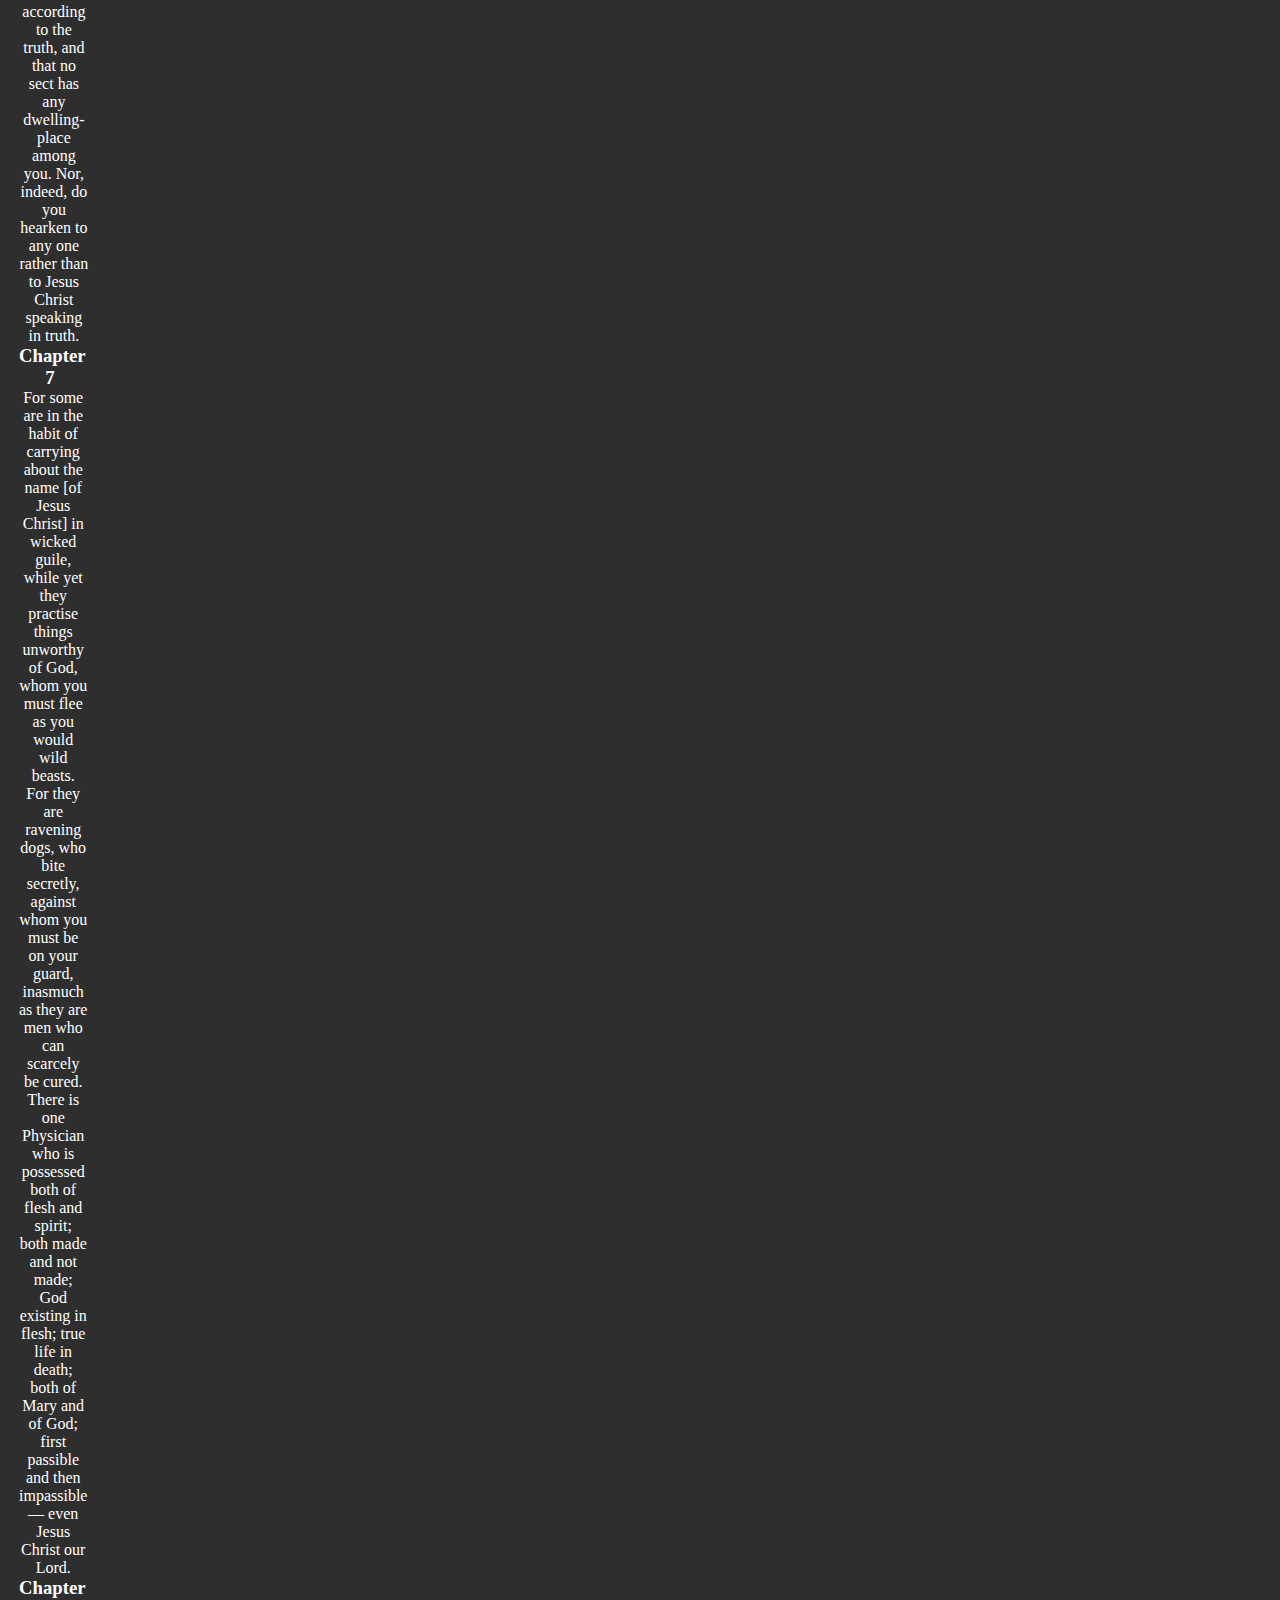
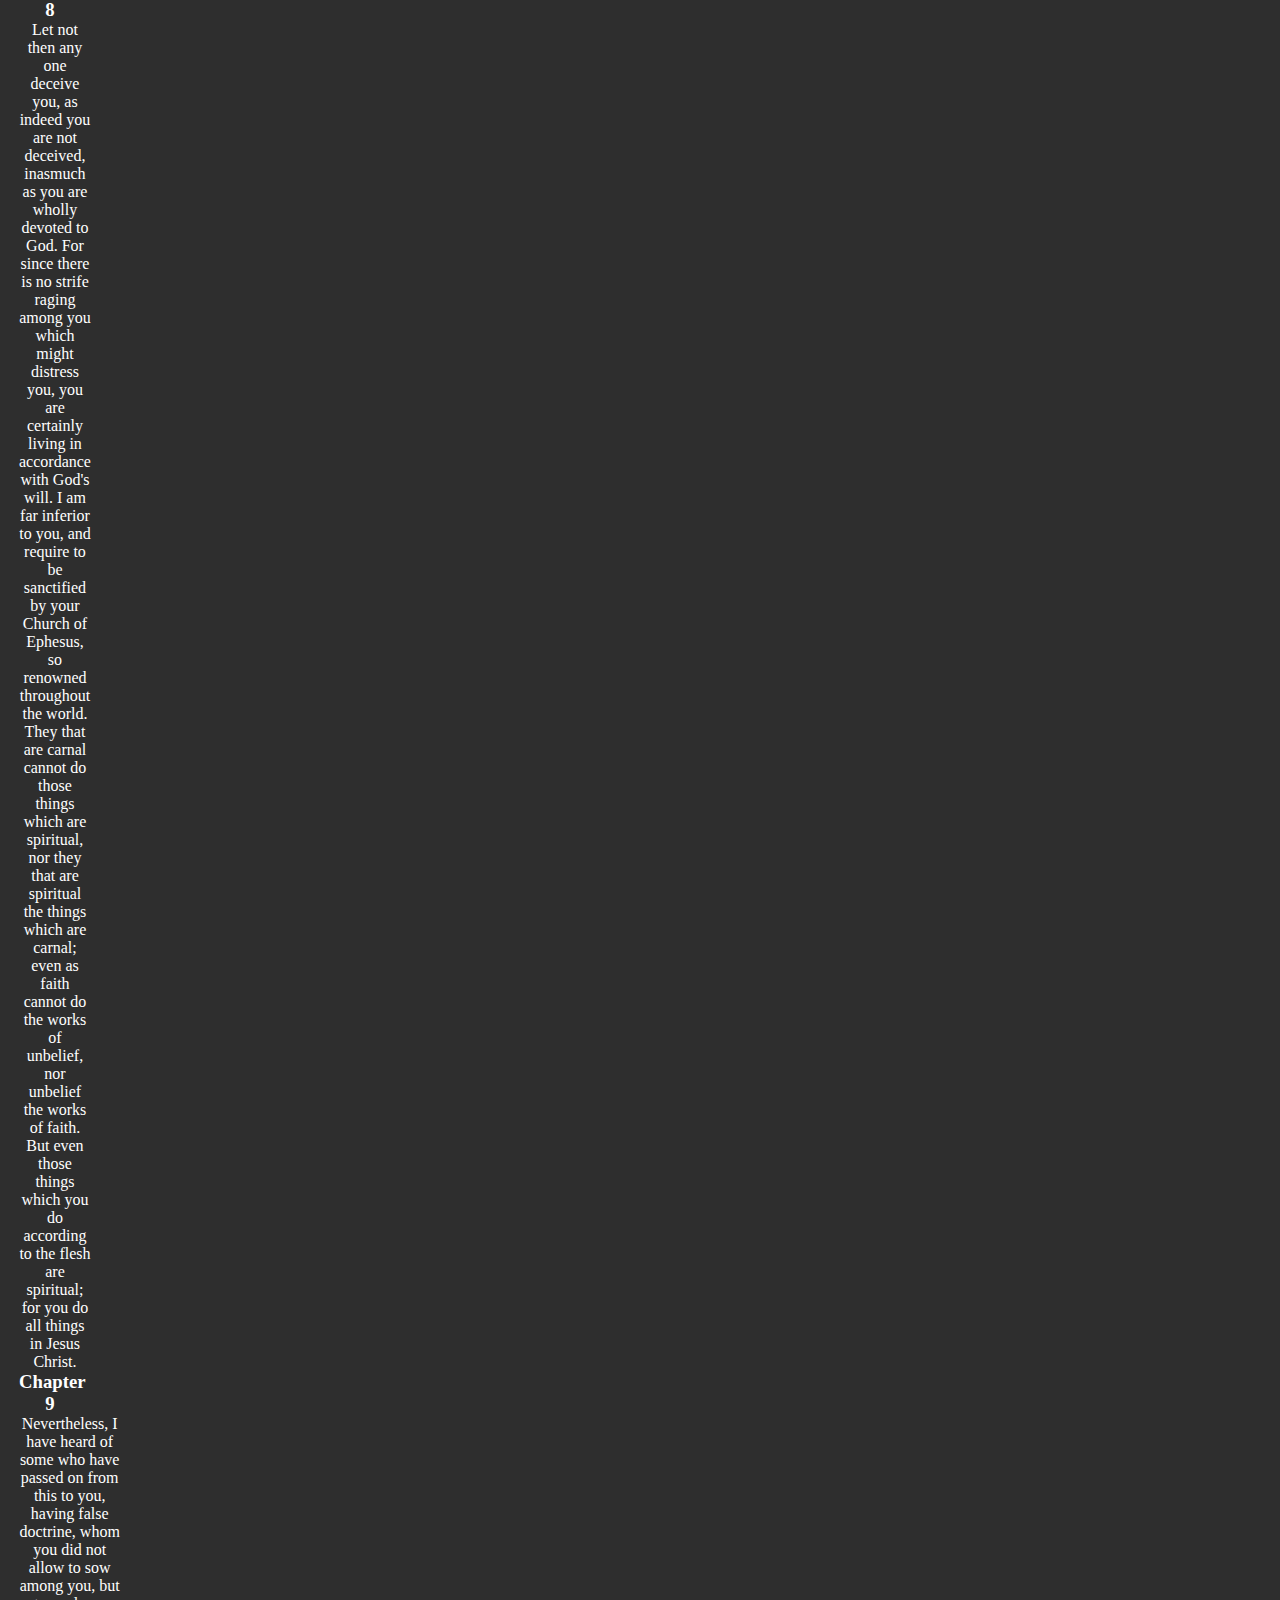
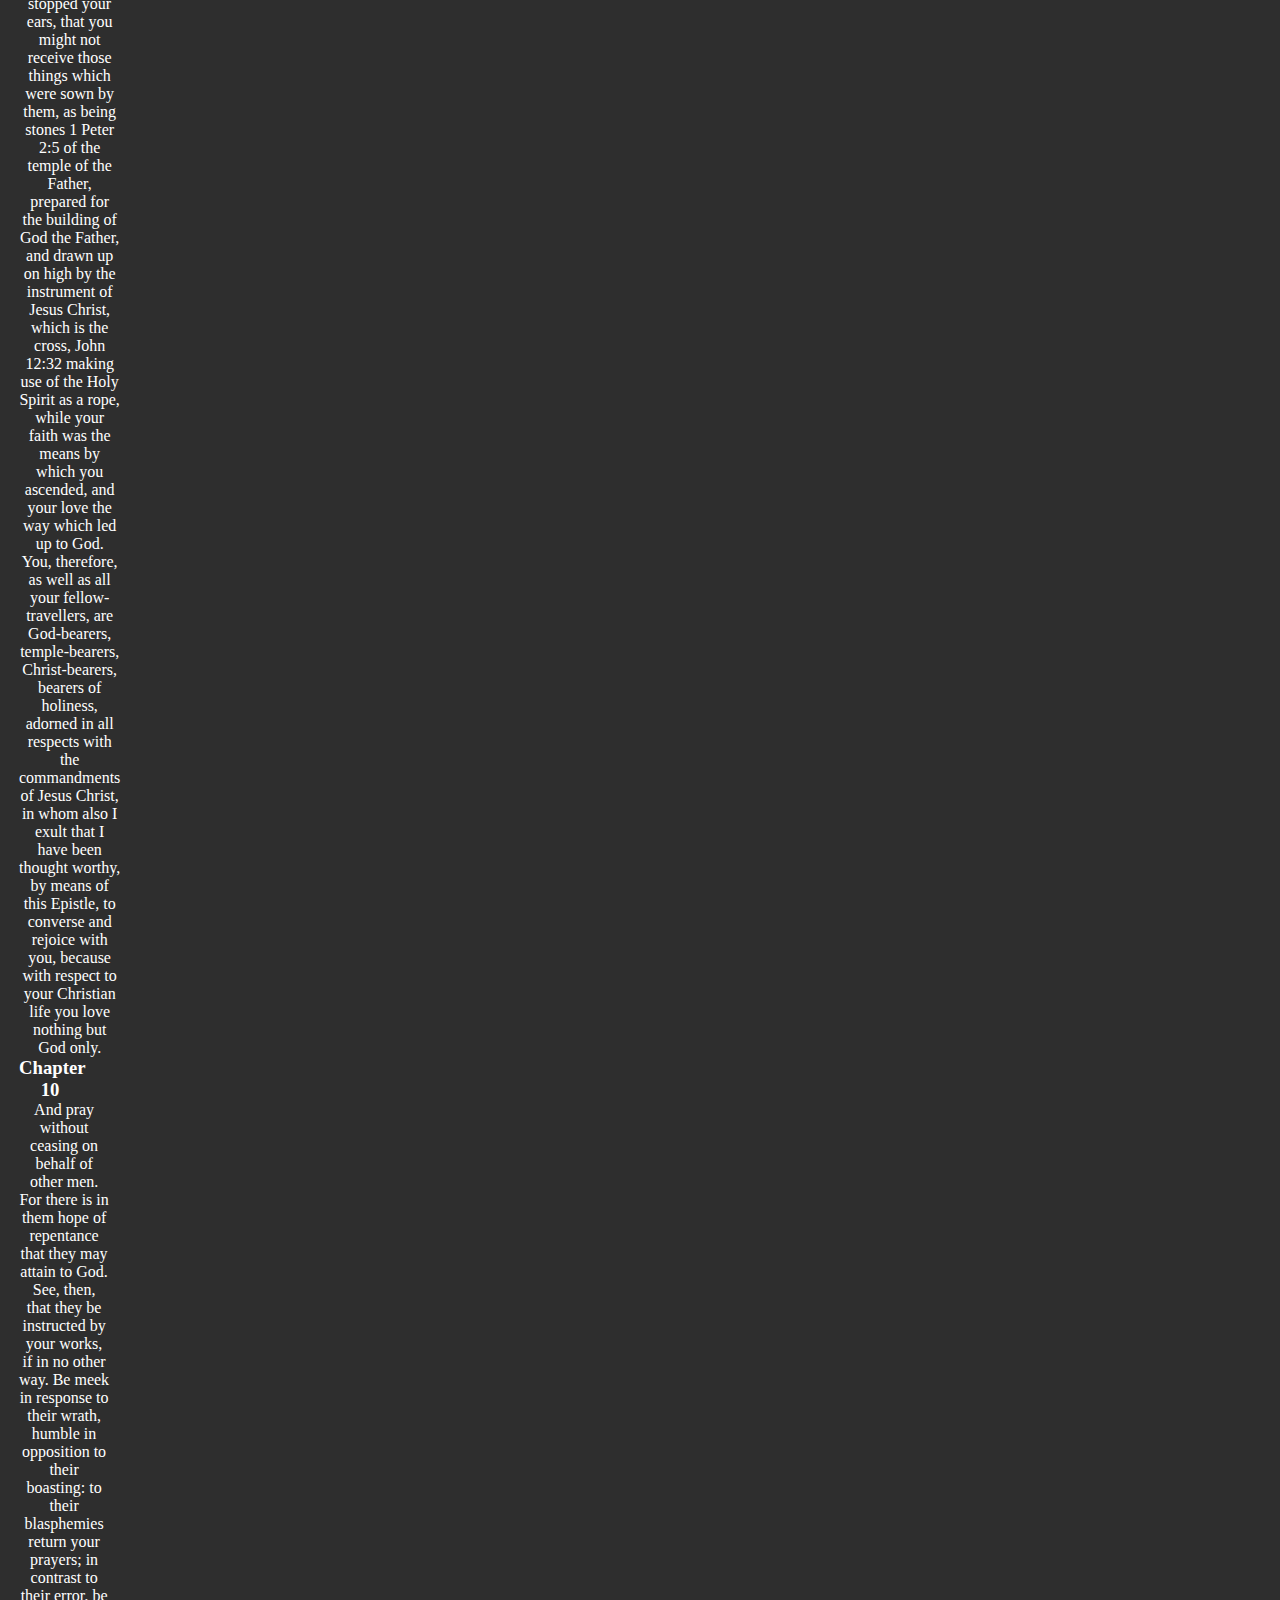
==== commit faecd6f6: "Update index.html" ====
--- a/index.html
+++ b/index.html
@@ -3,11 +3,14 @@
 <head>
     <meta charset="UTF-8">
     <meta name="viewport" content="width=device-width, initial-scale=1.0">
-    <title>⁋olyCarp</title>
+    <title>Polycarp</title>
     <link rel="stylesheet" href="newpoly.css">
+    <link rel="shortcut icon" href="https://guyotjs.github.io/duckclear.png" type="image/x-icon">
+    <meta name="apple-mobile-web-app-capable" content="yes"/>
+    <link rel="apple-touch-icon" href="https://classicmc-studios.github.io/guyot/duck.png">
     <script src="newpoly.js"></script>
 </head>
-<body>
+<body data='{"show":true}'>
     <div class="container" id="computer">
 
         <div class="bar">
@@ -21,14 +24,26 @@
         <em>Highlighed Verses:</em>
 
         <!-- DEBUG FOR HIGHTLIGHTS -->
-        <p id="arr" style="opacity: 1;"></p><br/><br/>
-        <p id="cook" style="opacity: 0;"></p><br/><br/>
+        <p id="arr" style="opacity: 1;"></p><br/>
+        <p id="cook" style="opacity: 0;position:fixed;top:0;left:0;"></p>
         <!-- END DEBUG-->
+
+        <hr/><br/>
+
+        <em>Book</em><br/>
+        <button click='show = toggle(show);' class="lay">
+            <b if="show">Polycarp</b>
+            <span else="show">Polycarp</span>
+        </button>
+        <button click='show = toggle(show);' class="lay">
+            <b else="show">1 Ignatius</b>
+            <span if="show">1 Ignatius</span>
+        </button>
 
         </div>
         </div>
         
-        <div class="body">
+        <div if="show" class="body">
         
         <h1>The Epistle of Polycarp</h1>
         <br/>
@@ -257,6 +272,175 @@
         </p>
         
         </div>
+        <div else="show" class="body">
+        <h1>The 1st Epistle of Ignatius</h1>
+        <h3 align="center">Greeting</h3>
+        <p>
+            <button onclick="underline(this);" id="I/G">
+                Ignatius, who is also called Theophorus, to the Church which is at Ephesus, in Asia, deservedly most happy, being blessed in the greatness and fullness of God the Father, and predestinated before the ages of time, that it should be always for an enduring and unchangeable glory, being united and elected through the true passion by the will of the Father, and Jesus Christ, our God: Abundant happiness through Jesus Christ, and His undefiled grace.
+            </button>
+        </p>
+        <h3 align="center">Chapter 1</h3>
+        <p>
+            <button onclick="underline(this);" id="I/1">
+                I have become acquainted with your name, much-beloved in God, which you have acquired by the habit of righteousness, according to the faith and love in Jesus Christ our Saviour. Being the followers of God, and stirring up yourselves by the blood of God, you have perfectly accomplished the work which was beseeming to you. For, on hearing that I came bound from Syria for the common name and hope, trusting through your prayers to be permitted to fight with beasts at Rome, that so by martyrdom I may indeed become the disciple of Him who gave Himself for us, an offering and sacrifice to God, Ephesians 5:2 [you hastened to see me ]. I received, therefore, your whole multitude in the name of God, through Onesimus, a man of inexpressible love, and your bishop in the flesh, whom I pray you by Jesus Christ to love, and that you would all seek to be like him. And blessed be He who has granted unto you, being worthy, to obtain such an excellent bishop.
+            </button>
+        </p>
+        <h3 align="center">Chapter 2</h3>
+        <p>
+            <button onclick="underline(this);" id="I/2">
+                As to my fellow-servant Burrhus, your deacon in regard to God and blessed in all things, I beg that he may continue longer, both for your honour and that of your bishop. And Crocus also, worthy both of God and you, whom I have received as the manifestation of your love, has in all things refreshed 1 Corinthians 16:18, etc. me, as the Father of our Lord Jesus Christ shall also refresh 1 Corinthians 16:18, etc. him; together with Onesimus, and Burrhus, and Euplus, and Fronto, by means of whom, I have, as to love, beheld all of you. May I always have joy of you, if indeed I be worthy of it. It is therefore befitting that you should in every way glorify Jesus Christ, who has glorified you, that by a unanimous obedience you may be perfectly joined together in the same mind, and in the same judgment, and may all speak the same thing concerning the same thing, 1 Corinthians 1:10 and that, being subject to the bishop and the presbytery, you may in all respects be sanctified.
+            </button>
+        </p>
+        <h3 align="center">Chapter 3</h3>
+        <p>
+            <button onclick="underline(this);" id="I/3">
+                I do not issue orders to you, as if I were some great person. For though I am bound for the name [of Christ], I am not yet perfect in Jesus Christ. For now I begin to be a disciple, and I speak to you as fellow-disciples with me. For it was needful for me to have been stirred up by you in faith, exhortation, patience, and long-suffering. But inasmuch as love suffers me not to be silent in regard to you, I have therefore taken upon me first to exhort you that you would all run together in accordance with the will of God. For even Jesus Christ, our inseparable life, is the [manifested] will of the Father; as also bishops, settled everywhere to the utmost bounds [of the earth], are so by the will of Jesus Christ.
+
+            </button>
+        </p>
+        <h3 align="center">Chapter 4</h3>
+        <p>
+            <button onclick="underline(this);" id="I/4">
+                Wherefore it is fitting that you should run together in accordance with the will of your bishop, which thing also you do. For your justly renowned presbytery, worthy of God, is fitted as exactly to the bishop as the strings are to the harp. Therefore in your concord and harmonious love, Jesus Christ is sung. And man by man, become a choir, that being harmonious in love, and taking up the song of God in unison, you may with one voice sing to the Father through Jesus Christ, so that He may both hear you, and perceive by your works that you are indeed the members of His Son. It is profitable, therefore, that you should live in an unblameable unity, that thus you may always enjoy communion with God.
+            </button>
+        </p>
+        <h3 align="center">Chapter 5</h3>
+        <p>
+            <button onclick="underline(this);" id="I/5">
+                For if I in this brief space of time, have enjoyed such fellowship with your bishop — I mean not of a mere human, but of a spiritual nature — how much more do I reckon you happy who are so joined to him as the Church is to Jesus Christ, and as Jesus Christ is to the Father, that so all things may agree in unity! Let no man deceive himself: if any one be not within the altar, he is deprived of the bread of God. For if the prayer of one or two possesses Matthew 18:19 such power, how much more that of the bishop and the whole Church! He, therefore, that does not assemble with the Church, has even by this manifested his pride, and condemned himself. For it is written, God resists the proud. Let us be careful, then, not to set ourselves in opposition to the bishop, in order that we may be subject to God.
+            </button>
+        </p>
+        <h3 align="center">Chapter 6</h3>
+        <p>
+            <button onclick="underline(this);" id="I/6">
+                Now the more any one sees the bishop keeping silence, the more ought he to revere him. For we ought to receive every one whom the Master of the house sends to be over His household, Matthew 24:45 as we would do Him that sent him. It is manifest, therefore, that we should look upon the bishop even as we would upon the Lord Himself. And indeed Onesimus himself greatly commends your good order in God, that you all live according to the truth, and that no sect has any dwelling-place among you. Nor, indeed, do you hearken to any one rather than to Jesus Christ speaking in truth.
+
+
+            </button>
+        </p>
+        <h3 align="center">Chapter 7</h3>
+        <p>
+            <button onclick="underline(this);" id="I/7">
+                For some are in the habit of carrying about the name [of Jesus Christ] in wicked guile, while yet they practise things unworthy of God, whom you must flee as you would wild beasts. For they are ravening dogs, who bite secretly, against whom you must be on your guard, inasmuch as they are men who can scarcely be cured. There is one Physician who is possessed both of flesh and spirit; both made and not made; God existing in flesh; true life in death; both of Mary and of God; first passible and then impassible — even Jesus Christ our Lord.
+
+
+            </button>
+        </p>
+        <h3 align="center">Chapter 8</h3>
+        <p>
+            <button onclick="underline(this);" id="I/8">
+                Let not then any one deceive you, as indeed you are not deceived, inasmuch as you are wholly devoted to God. For since there is no strife raging among you which might distress you, you are certainly living in accordance with God's will. I am far inferior to you, and require to be sanctified by your Church of Ephesus, so renowned throughout the world. They that are carnal cannot do those things which are spiritual, nor they that are spiritual the things which are carnal; even as faith cannot do the works of unbelief, nor unbelief the works of faith. But even those things which you do according to the flesh are spiritual; for you do all things in Jesus Christ.
+
+
+            </button>
+        </p>
+        <h3 align="center">Chapter 9</h3>
+        <p>
+            <button onclick="underline(this);" id="I/9">
+                Nevertheless, I have heard of some who have passed on from this to you, having false doctrine, whom you did not allow to sow among you, but stopped your ears, that you might not receive those things which were sown by them, as being stones 1 Peter 2:5 of the temple of the Father, prepared for the building of God the Father, and drawn up on high by the instrument of Jesus Christ, which is the cross, John 12:32 making use of the Holy Spirit as a rope, while your faith was the means by which you ascended, and your love the way which led up to God. You, therefore, as well as all your fellow-travellers, are God-bearers, temple-bearers, Christ-bearers, bearers of holiness, adorned in all respects with the commandments of Jesus Christ, in whom also I exult that I have been thought worthy, by means of this Epistle, to converse and rejoice with you, because with respect to your Christian life you love nothing but God only.
+
+      
+            </button>
+        </p>
+        <h3 align="center">Chapter 10</h3>
+        <p>
+            <button onclick="underline(this);" id="I/10">
+                And pray without ceasing on behalf of other men. For there is in them hope of repentance that they may attain to God. See, then, that they be instructed by your works, if in no other way. Be meek in response to their wrath, humble in opposition to their boasting: to their blasphemies return your prayers; in contrast to their error, be stedfast Colossians 1:23 in the faith; and for their cruelty, manifest your gentleness. While we take care not to imitate their conduct, let us be found their brethren in all true kindness; and let us seek to be followers of the Lord (who ever more unjustly treated, more destitute, more condemned?), that so no plant of the devil may be found in you, but you may remain in all holiness and sobriety in Jesus Christ, both with respect to the flesh and spirit.
+
+
+            </button>
+        </p>
+        <h3 align="center">Chapter 11</h3>
+        <p>
+            <button onclick="underline(this);" id="I/11">
+                The last times have come upon us. Let us therefore be of a reverent spirit, and fear the long-suffering of God, that it tend not to our condemnation. For let us either stand in awe of the wrath to come, or show regard for the grace which is at present displayed — one of two things. Only [in one way or another] let us be found in Christ Jesus unto the true life. Apart from Him, let nothing attract you, for whom I bear about these bonds, these spiritual jewels, by which may I arise through your prayers, of which I entreat I may always be a partaker, that I may be found in the lot of the Christians of Ephesus, who have always been of the same mind with the apostles through the power of Jesus Christ.
+
+
+            </button>
+        </p>
+        <h3 align="center">Chapter 12</h3>
+        <p>
+            <button onclick="underline(this);" id="I/12">
+                I know both who I am, and to whom I write. I am a condemned man, you have been the objects of mercy; I am subject to danger, you are established in safety. You are the persons through whom those pass that are cut off for the sake of God. You are initiated into the mysteries of the Gospel with Paul, the holy, the martyred, the deservedly most happy, at whose feet may I be found, when I shall attain to God; who in all his Epistles makes mention of you in Christ Jesus.
+
+
+            </button>
+        </p>
+        <h3 align="center">Chapter 13</h3>
+        <p>
+            <button onclick="underline(this);" id="I/13">
+                Take heed, then, often to come together to give thanks to God, and show forth His praise. For when you assemble frequently in the same place, the powers of Satan are destroyed, and the destruction at which he aims is prevented by the unity of your faith. Nothing is more precious than peace, by which all war, both in heaven and earth, is brought to an end.
+
+
+            </button>
+        </p>
+        <h3 align="center">Chapter 14</h3>
+        <p>
+            <button onclick="underline(this);" id="I/14">
+                None of these things is hid from you, if you perfectly possess that faith and love towards Christ Jesus 1 Timothy 1:14 which are the beginning and the end of life. For the beginning is faith, and the end is love. 1 Timothy 1:5 Now these two, being inseparably connected together, are of God, while all other things which are requisite for a holy life follow after them. No man [truly] making a profession of faith sins; 1 John 3:7 nor does he that possesses love hate any one. The tree is made manifest by its fruit; Matthew 12:33 so those that profess themselves to be Christians shall be recognised by their conduct. For there is not now a demand for mere profession, but that a man be found continuing in the power of faith to the end.
+
+
+            </button>
+        </p>
+        <h3 align="center">Chapter 15</h3>
+        <p>
+            <button onclick="underline(this);" id="I/15">
+                It is better for a man to be silent and be [a Christian], than to talk and not to be one. It is good to teach, if he who speaks also acts. There is then one Teacher, who spoke and it was done; while even those things which He did in silence are worthy of the Father. He who possesses the word of Jesus, is truly able to hear even His very silence, that he may be perfect, and may both act as he speaks, and be recognised by his silence. There is nothing which is hid from God, but our very secrets are near to Him. Let us therefore do all things as those who have Him dwelling in us, that we may be His temples, 1 Corinthians 6:19 and He may be in us as our God, which indeed He is, and will manifest Himself before our faces. Wherefore we justly love Him.
+
+
+            </button>
+        </p>
+        <h3 align="center">Chapter 16</h3>
+        <p>
+            <button onclick="underline(this);" id="I/16">
+                Do not err, my brethren. James 1:16 Those that corrupt families shall not inherit the kingdom of God. 1 Corinthians 6:9-10 If, then, those who do this as respects the flesh have suffered death, how much more shall this be the case with any one who corrupts by wicked doctrine the faith of God, for which Jesus Christ was crucified! Such an one becoming defiled [in this way], shall go away into everlasting fire, and so shall every one that hearkens unto him.
+
+
+            </button>
+        </p>
+        <h3 align="center">Chapter 17</h3>
+        <p>
+            <button onclick="underline(this);" id="I/17">
+                For this end did the Lord allow the ointment to be poured upon His head, John 12:7 that He might breathe immortality into His Church. Be not anointed with the bad odour of the doctrine of the prince of this world; let him not lead you away captive from the life which is set before you. And why are we not all prudent, since we have received the knowledge of God, which is Jesus Christ? Why do we foolishly perish, not recognising the gift which the Lord has of a truth sent to us?
+
+
+            </button>
+        </p>
+        <h3 align="center">Chapter 18</h3>
+        <p>
+            <button onclick="underline(this);" id="I/18">
+                Let my spirit be counted as nothing for the sake of the cross, which is a stumbling-block 1 Corinthians 1:18 to those that do not believe, but to us salvation and life eternal. Where is the wise man? Where the disputer? 1 Corinthians 1:20 Where is the boasting of those who are styled prudent? For our God, Jesus Christ, was, according to the appointment of God, conceived in the womb by Mary, of the seed of David, but by the Holy Ghost. He was born and baptized, that by His passion He might purify the water.
+
+
+            </button>
+        </p>
+        <h3 align="center">Chapter 19</h3>
+        <p>
+            <button onclick="underline(this);" id="I/19">
+                Now the virginity of Mary was hidden from the prince of this world, as was also her offspring, and the death of the Lord; three mysteries of renown, which were wrought in silence by God. How, then, was He manifested to the world? A star shone forth in heaven above all the other stars, the light of which was inexpressible, while its novelty struck men with astonishment. And all the rest of the stars, with the sun and moon, formed a chorus to this star, and its light was exceedingly great above them all. And there was agitation felt as to whence this new spectacle came, so unlike to everything else [in the heavens]. Hence every kind of magic was destroyed, and every bond of wickedness disappeared; ignorance was removed, and the old kingdom abolished, God Himself being manifested in human form for the renewal of eternal life. And now that took a beginning which had been prepared by God. Henceforth all things were in a state of tumult, because He meditated the abolition of death.
+
+
+            </button>
+        </p>
+        <h3 align="center">Chapter 20</h3>
+        <p>
+            <button onclick="underline(this);" id="I/20">
+                If Jesus Christ shall graciously permit me through your prayers, and if it be His will, I shall, in a second little work which I will write to you, make further manifest to you [the nature of] the dispensation of which I have begun [to treat], with respect to the new man, Jesus Christ, in His faith and in His love, in His suffering and in His resurrection. Especially [will I do this ] if the Lord make known to me that you come together man by man in common through grace, individually, in one faith, and in Jesus Christ, who was of the seed of David according to the flesh, being both the Son of man and the Son of God, so that you obey the bishop and the presbytery with an undivided mind, breaking one and the same bread, which is the medicine of immortality, and the antidote to prevent us from dying, but [which causes] that we should live for ever in Jesus Christ.
+
+
+            </button>
+        </p>
+        <h3 align="center">Chapter 21</h3>
+        <p>
+            <button onclick="underline(this);" id="I/21">
+                My soul be for yours and theirs whom, for the honour of God, you have sent to Smyrna; whence also I write to you, giving thanks unto the Lord, and loving Polycarp even as I do you. Remember me, as Jesus Christ also remembered you. Pray for the Church which is in Syria, whence I am led bound to Rome, being the last of the faithful who are there, even as I have been thought worthy to be chosen to show forth the honour of God. Farewell in God the Father, and in Jesus Christ, our common hope.
+
+
+            </button>
+        </p>
+
+        </div>
         
         </div>
         <script src="https://snojs.github.io/snojs/build/sno-min.js"></script>
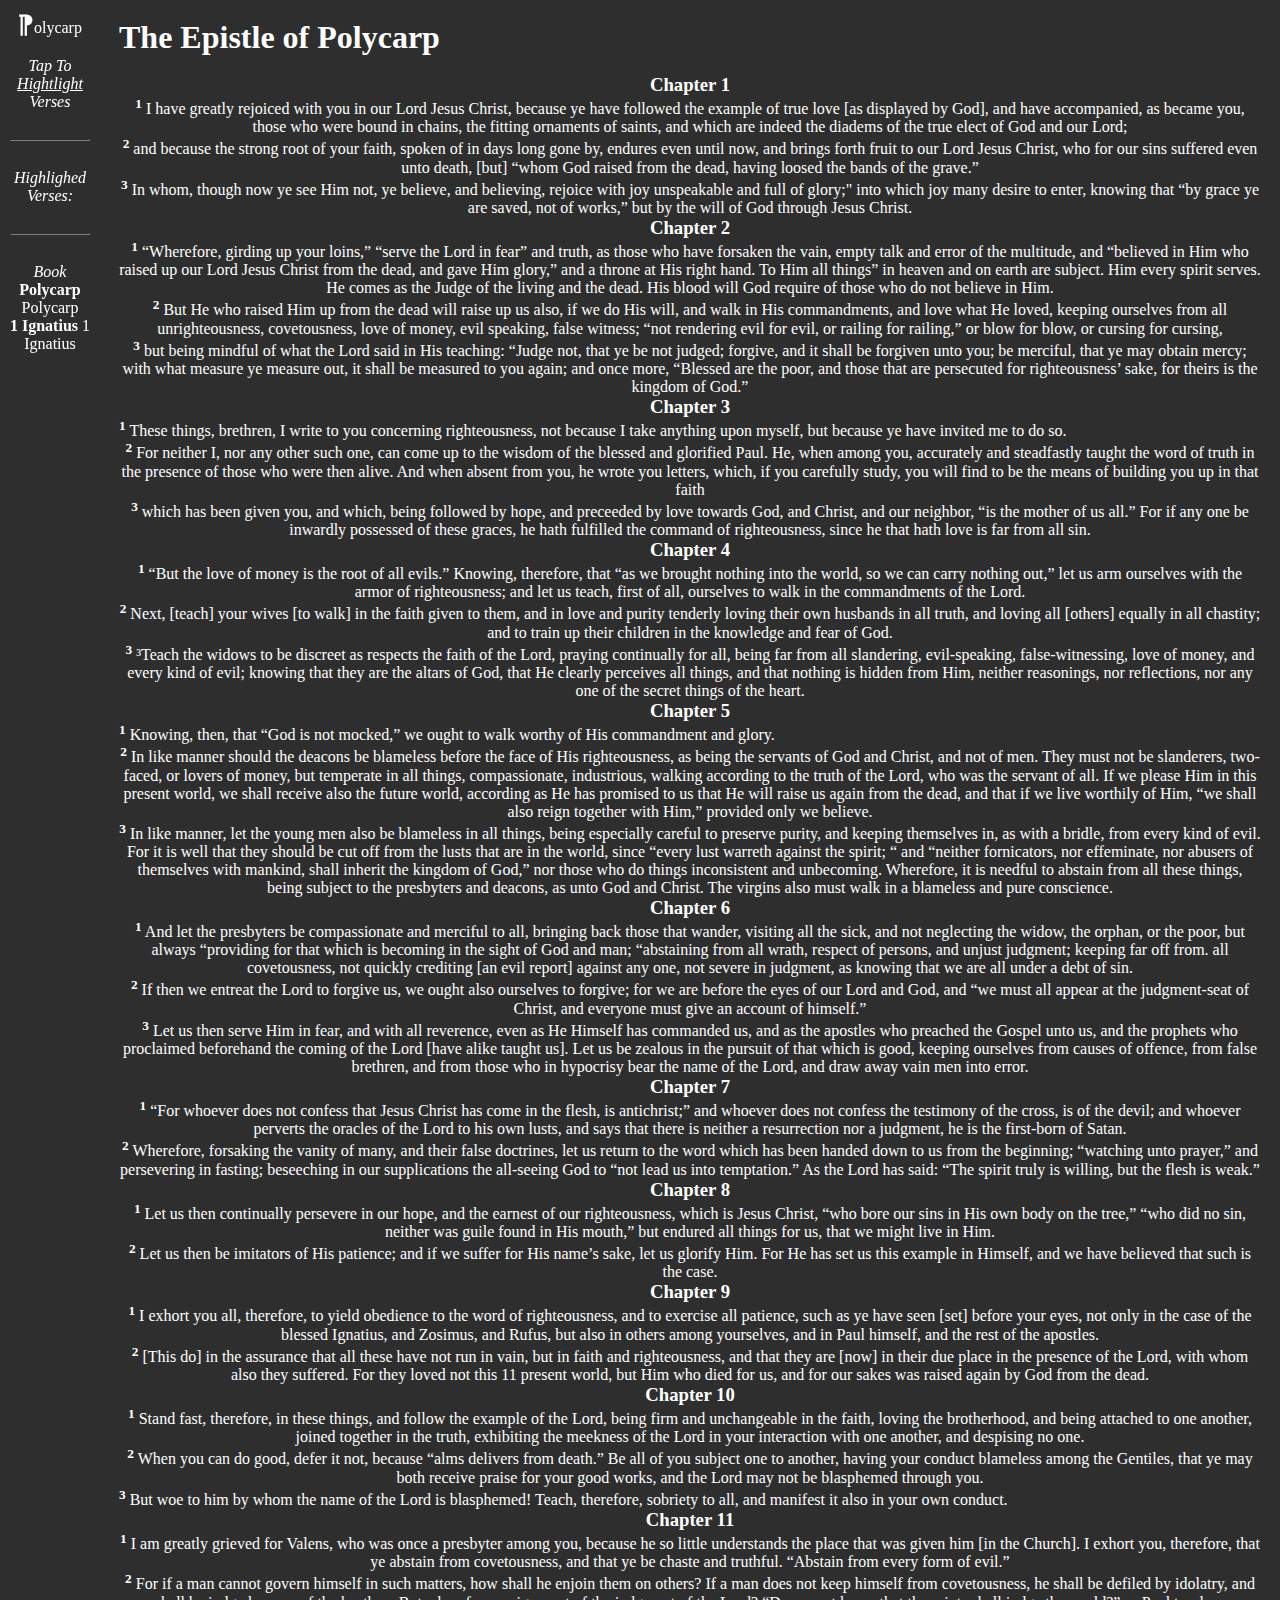
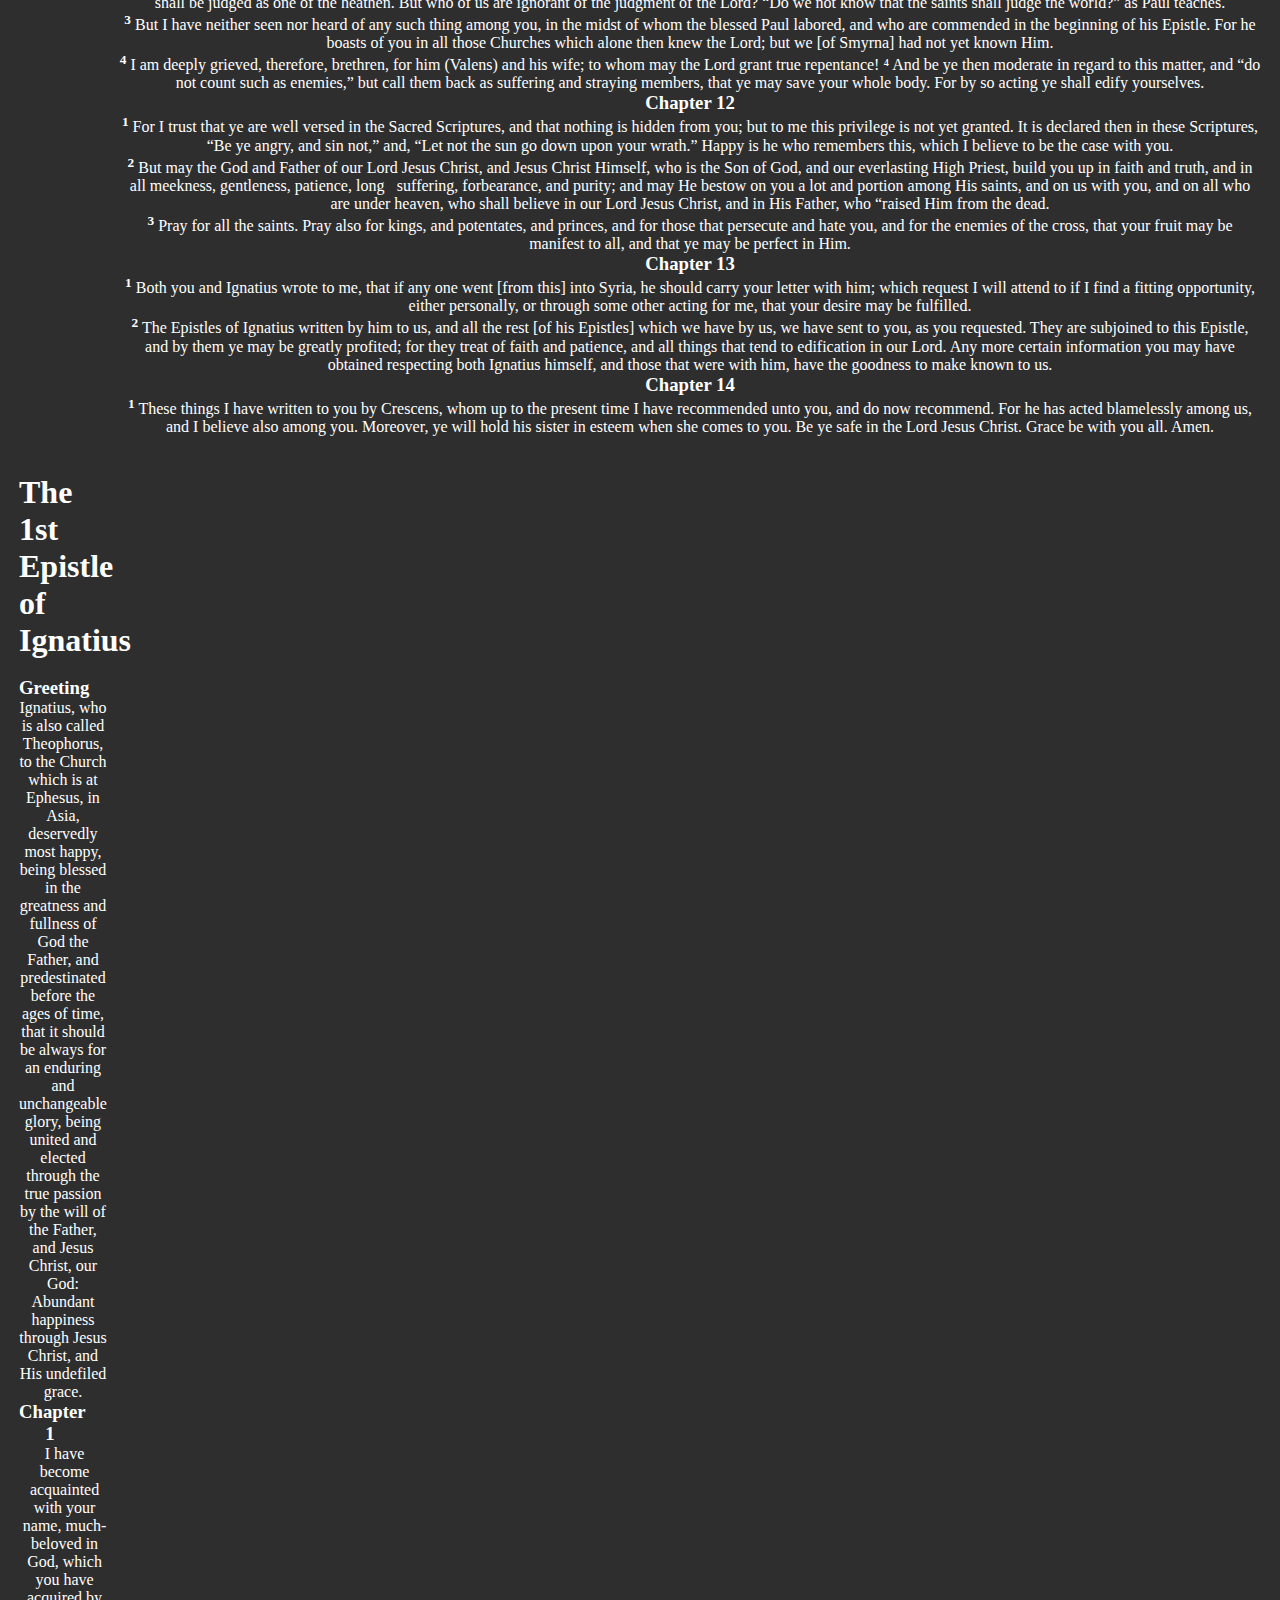
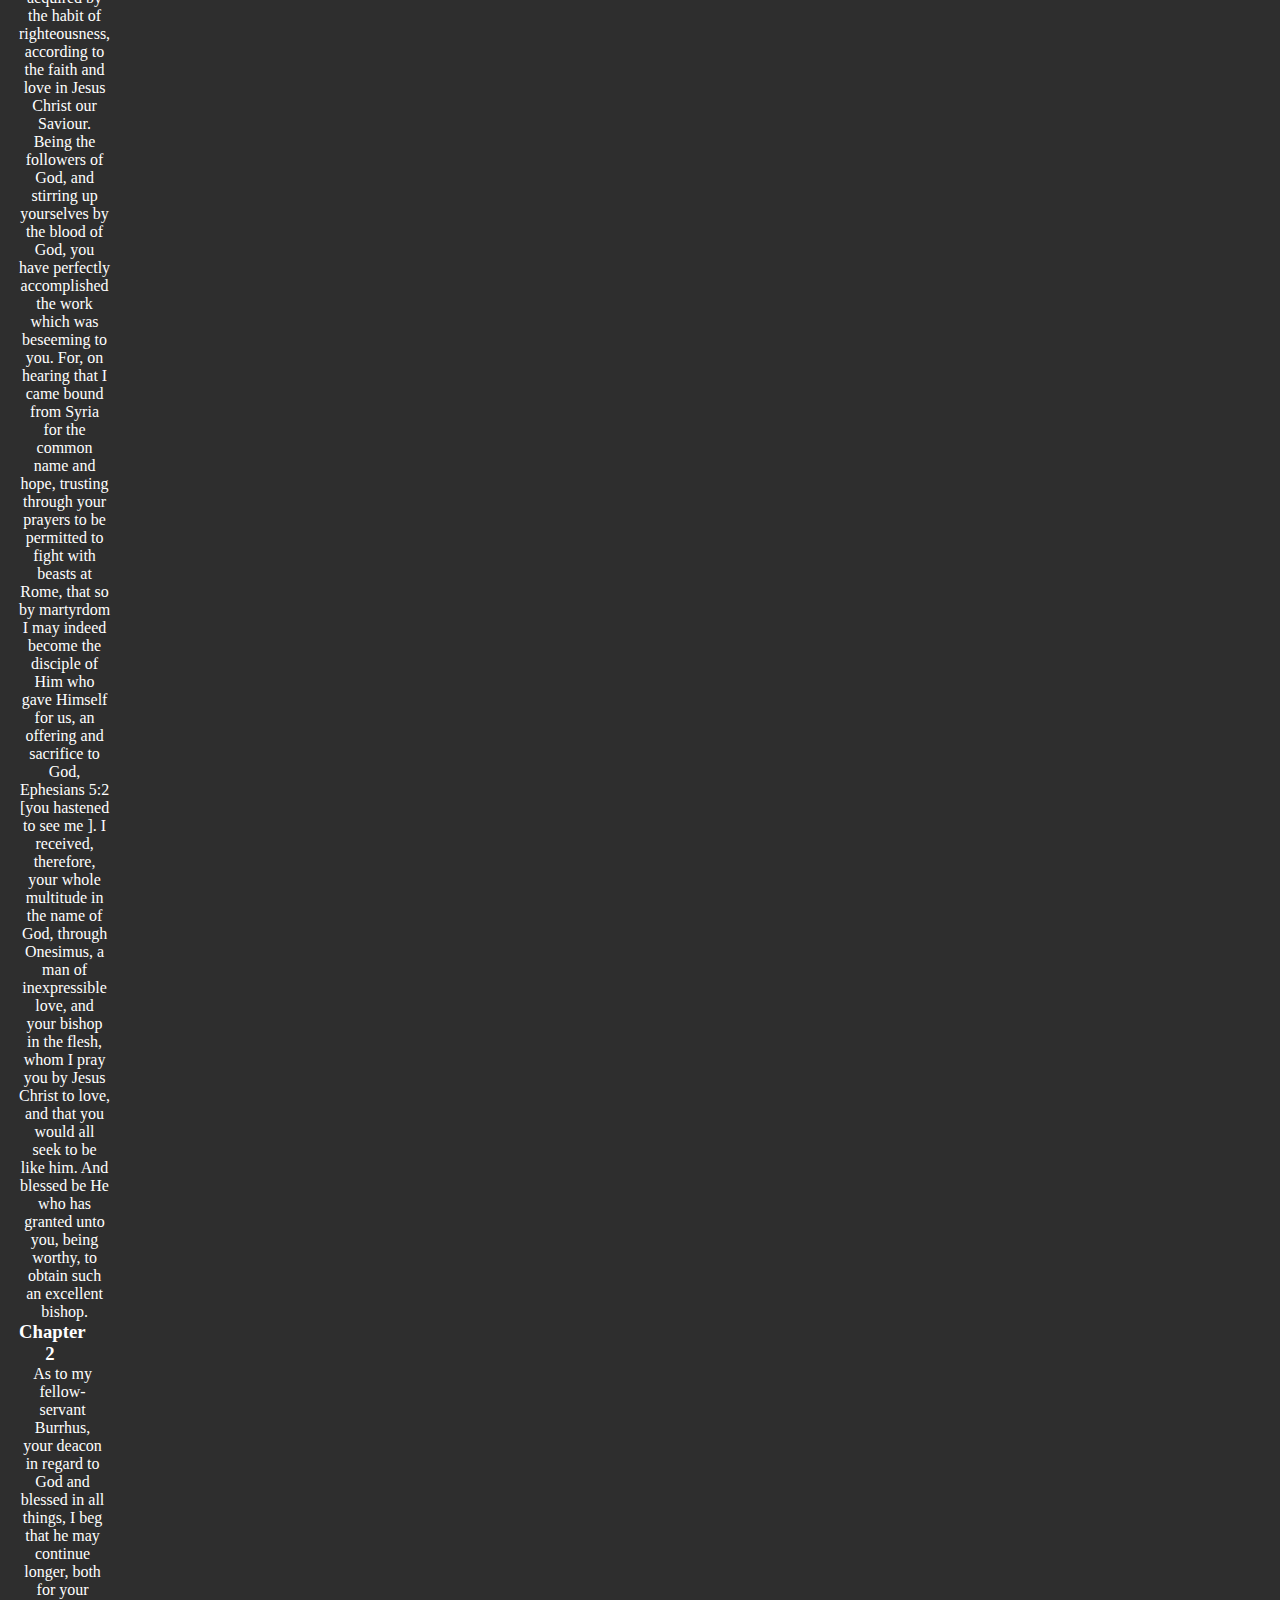
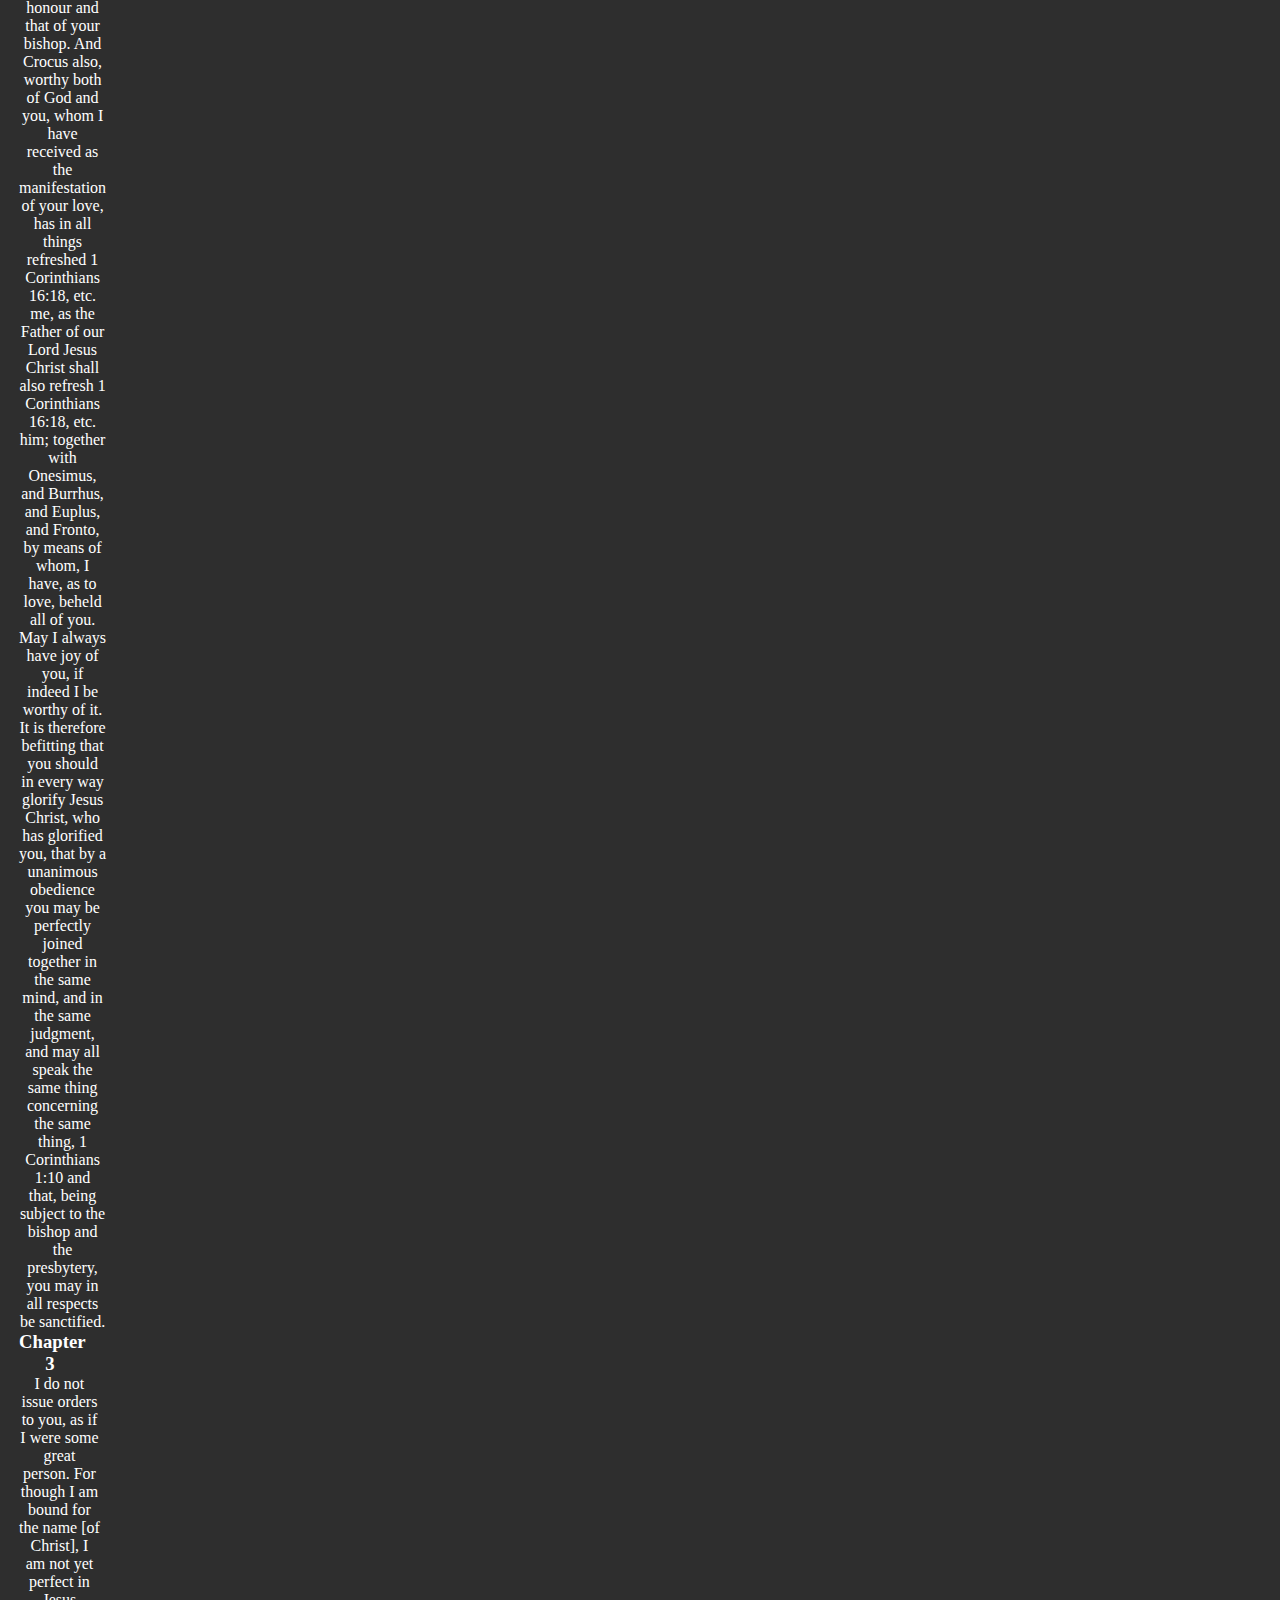
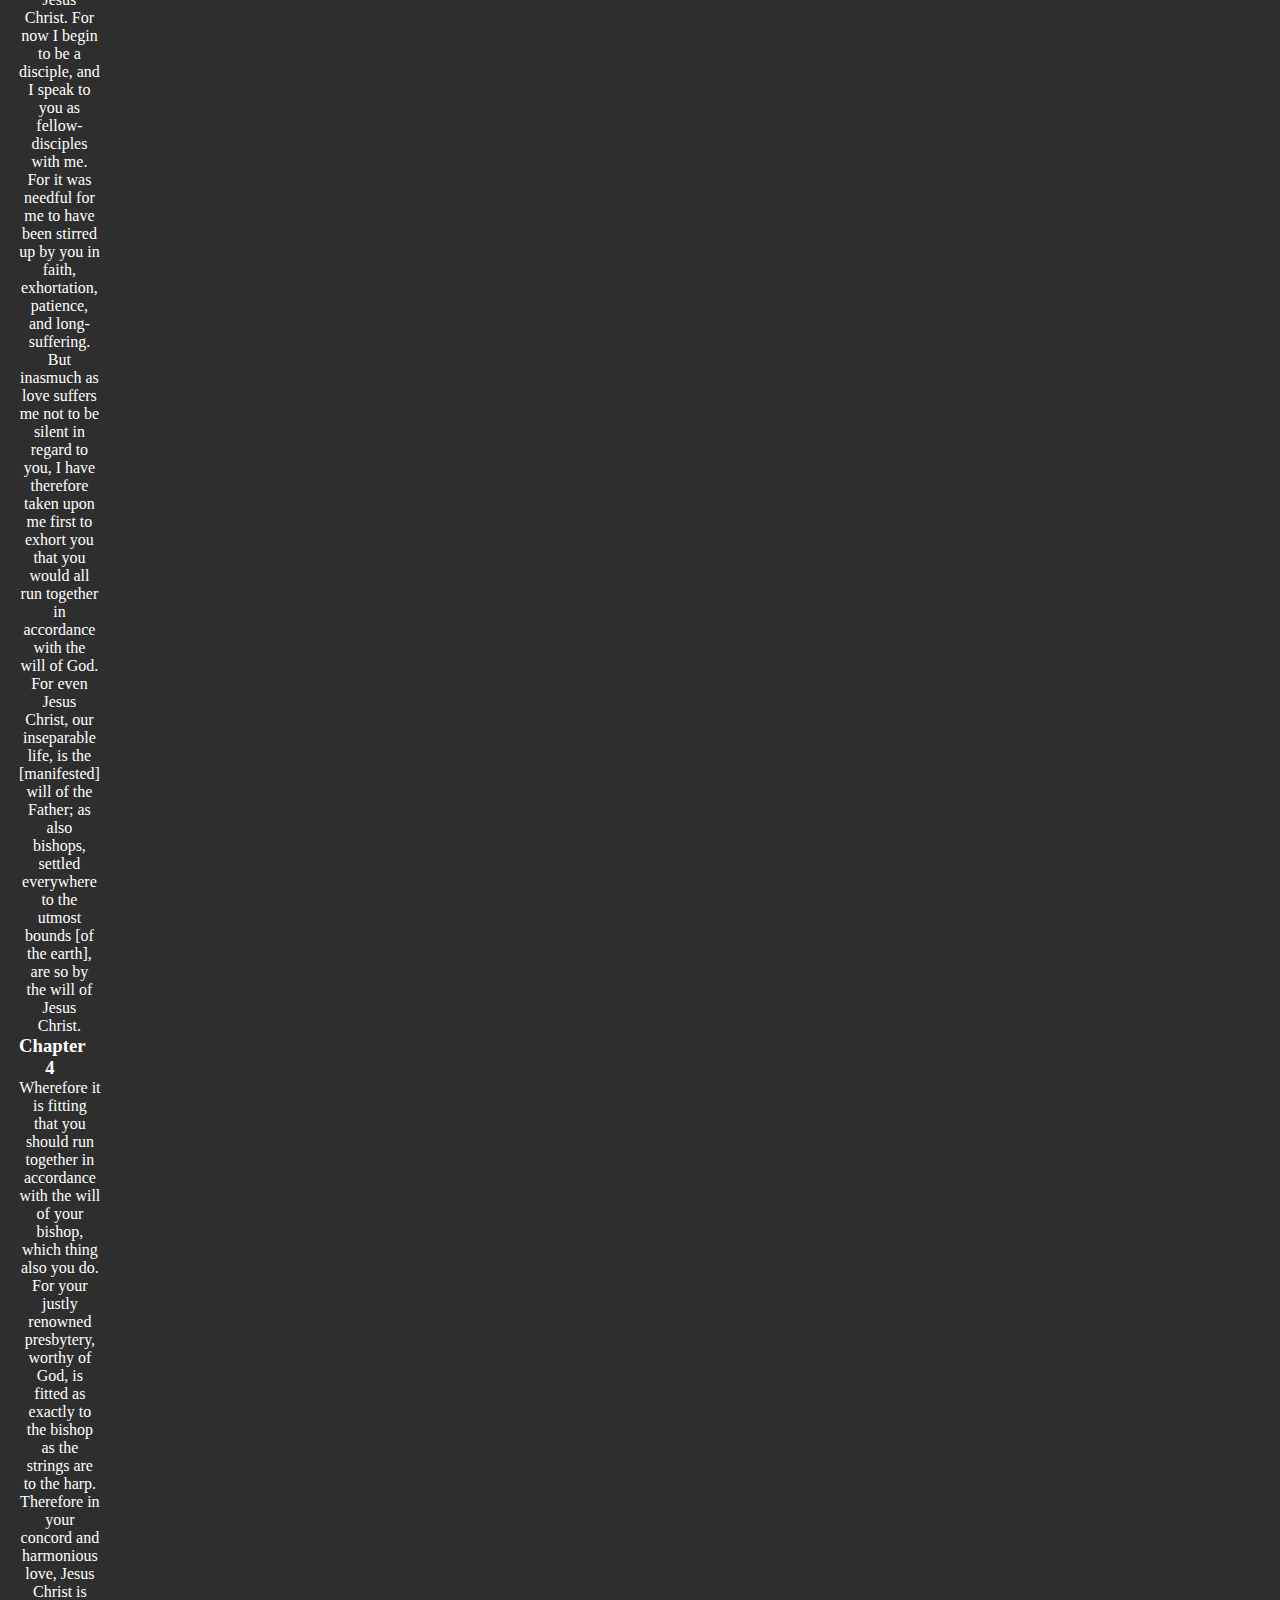
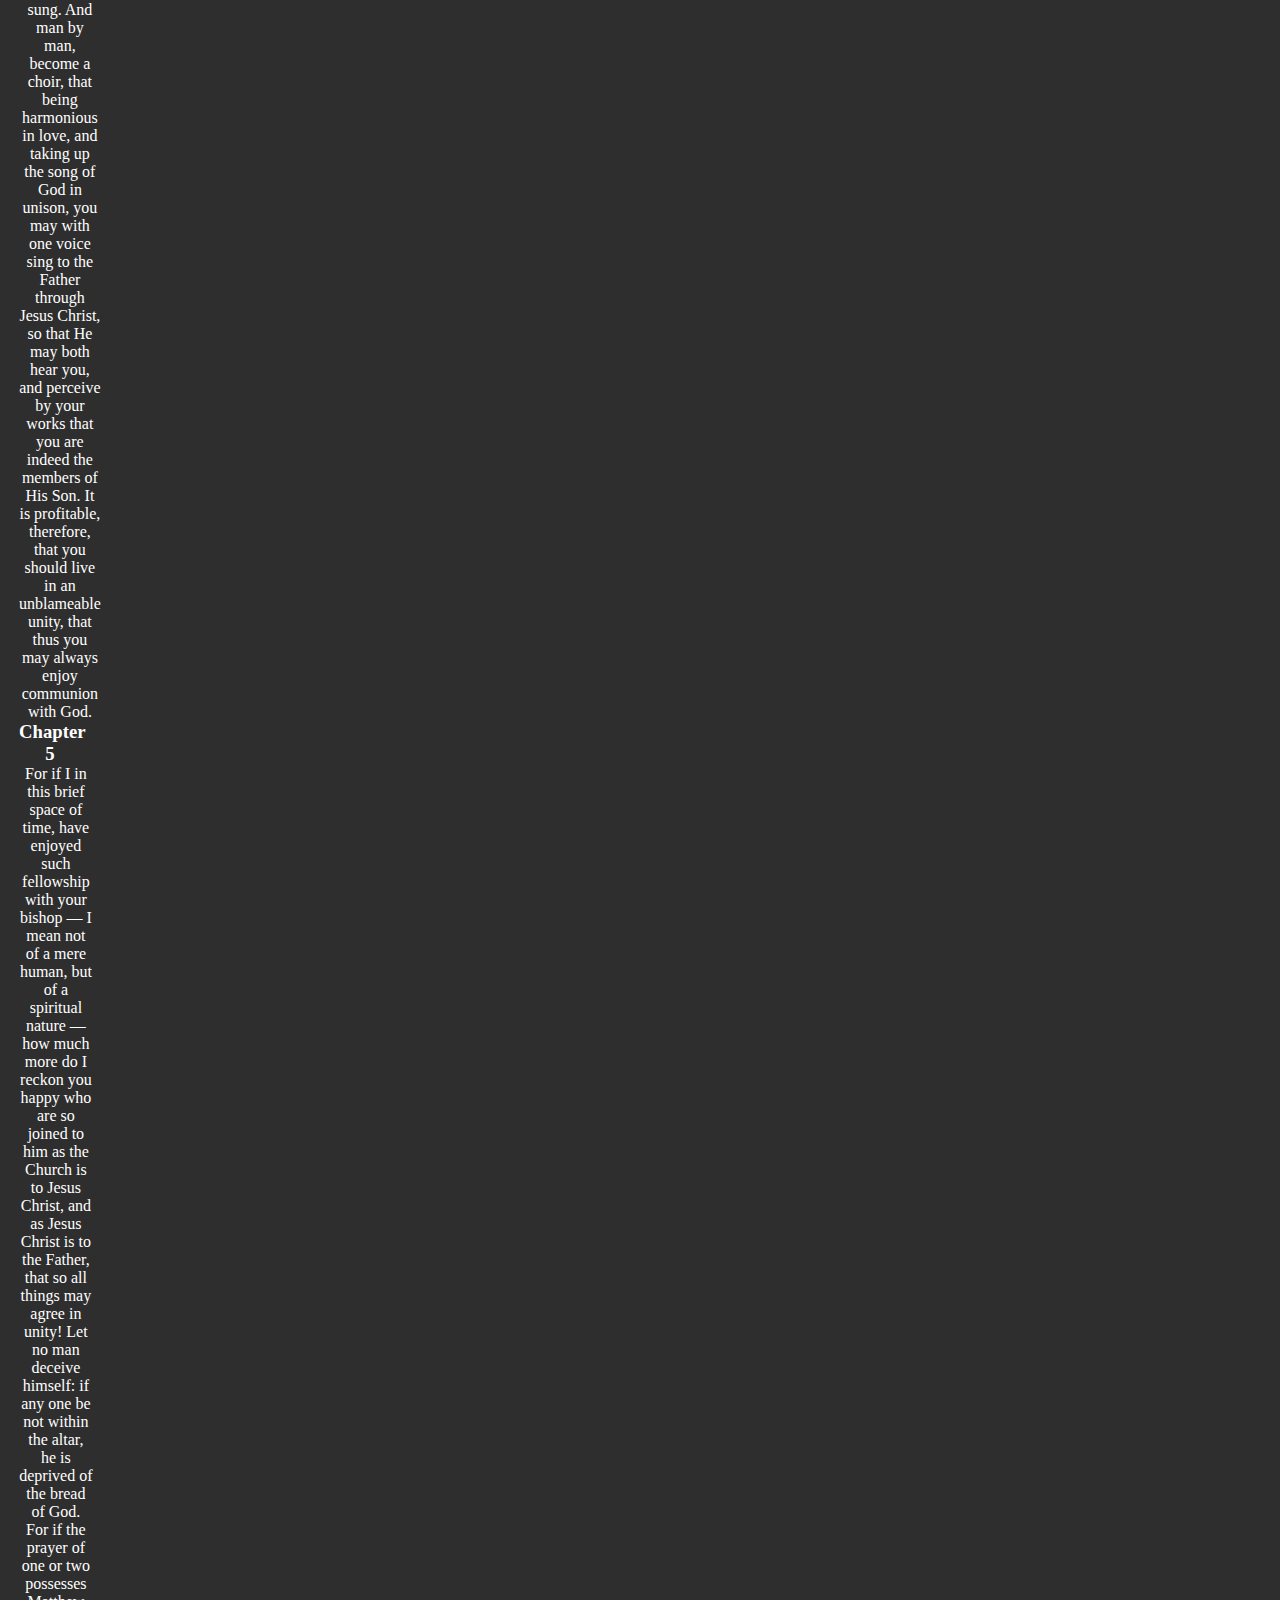
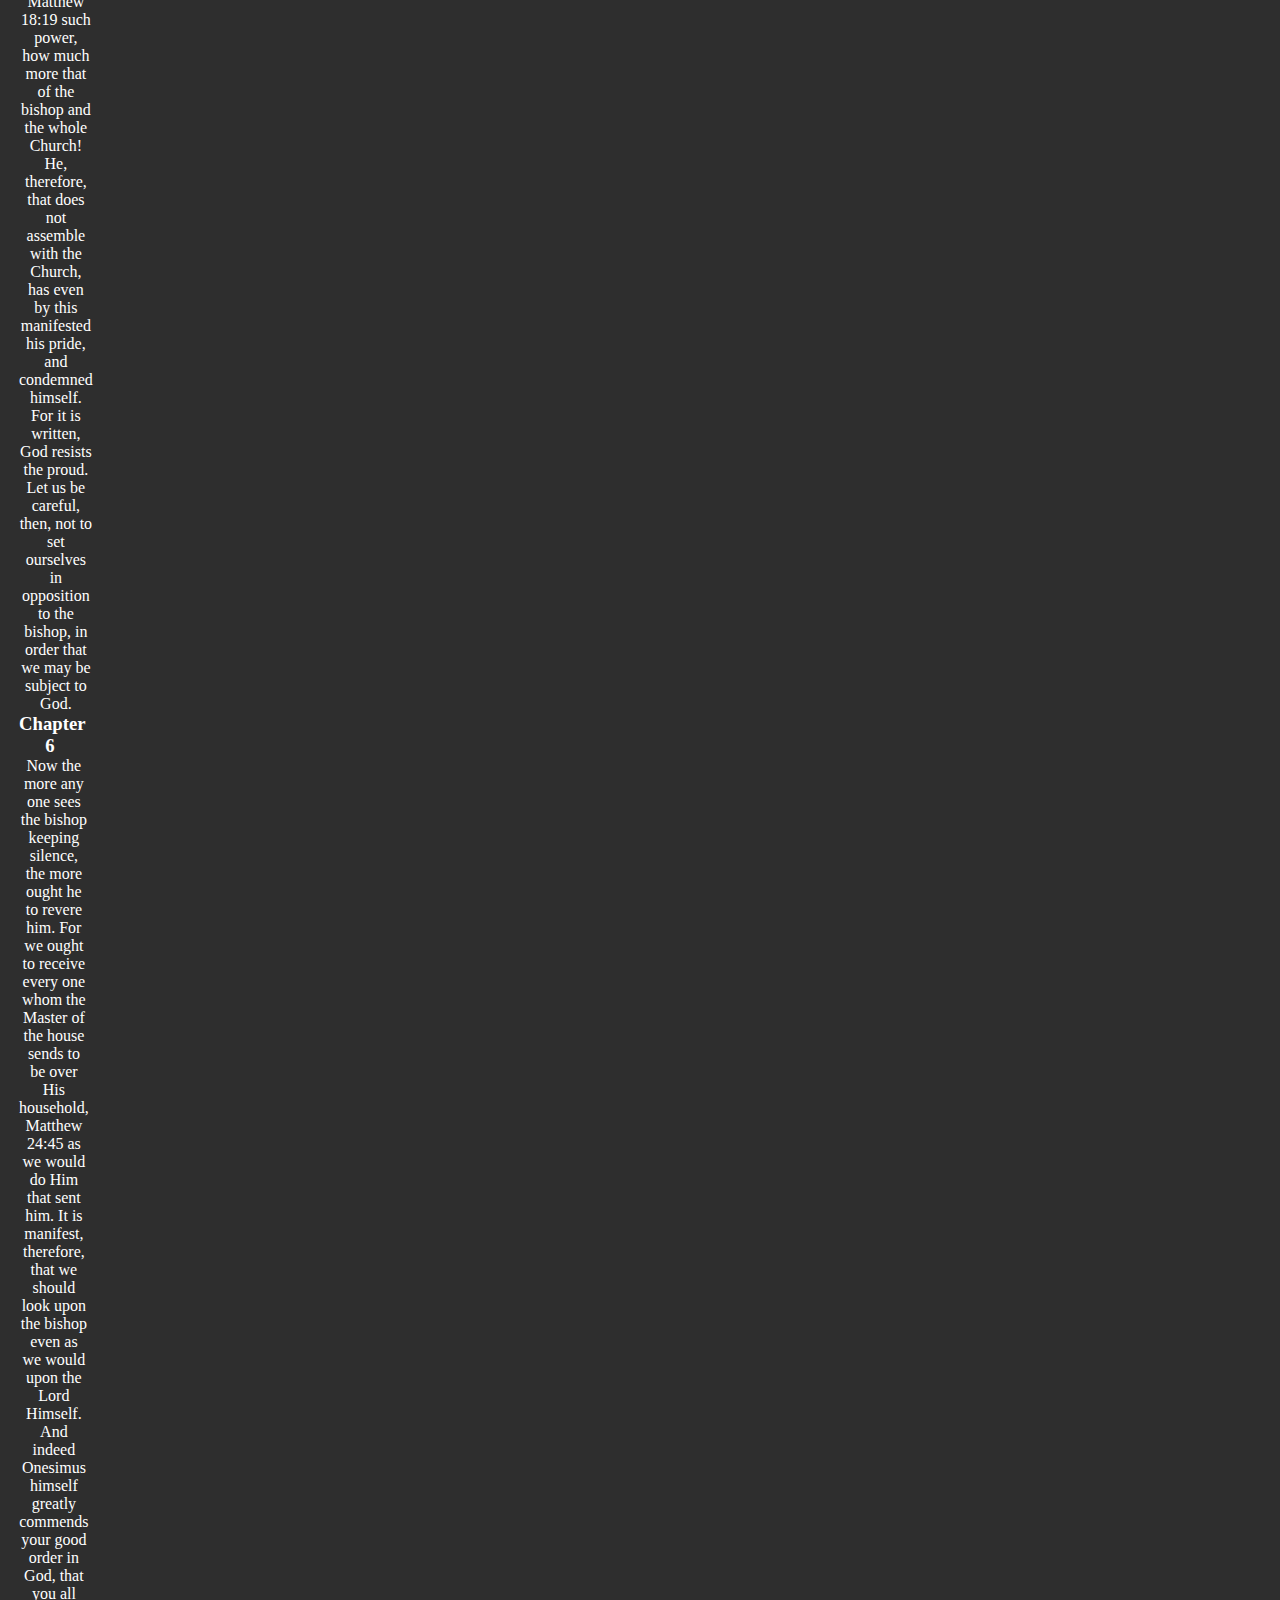
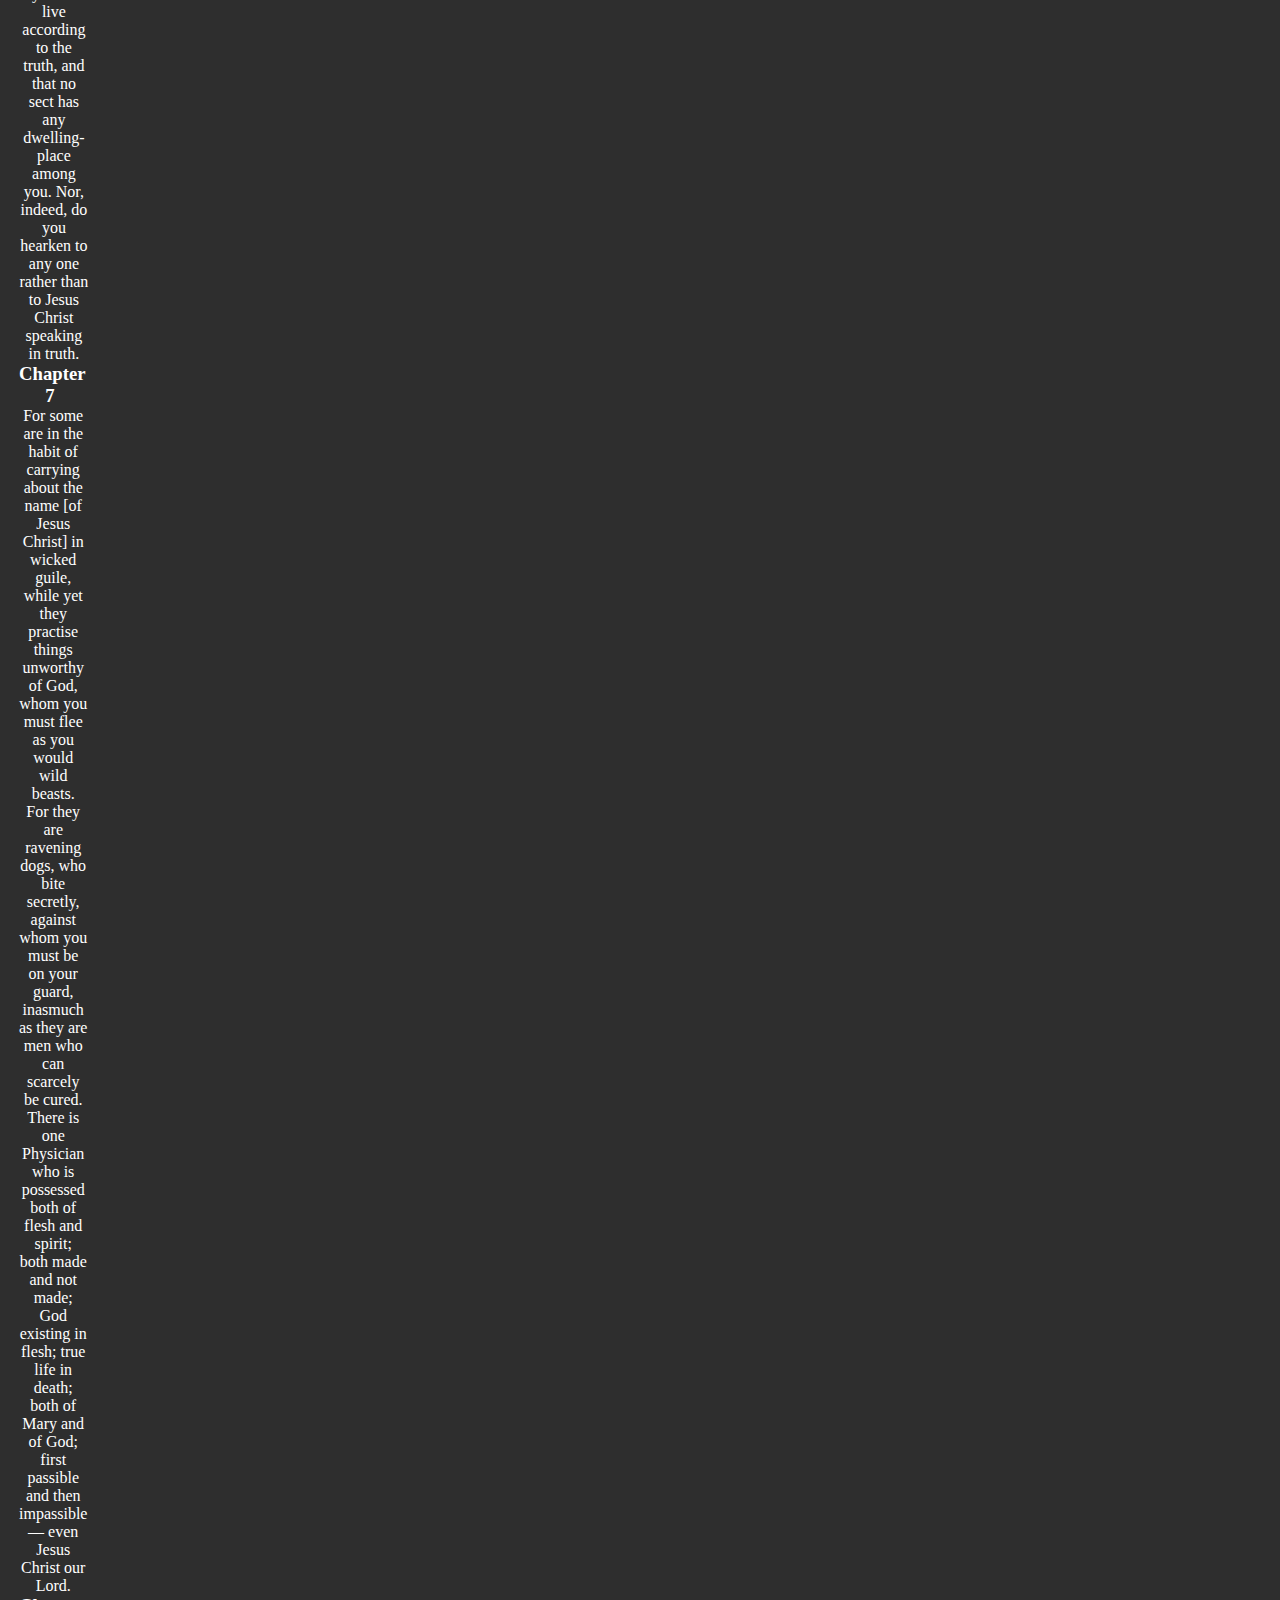
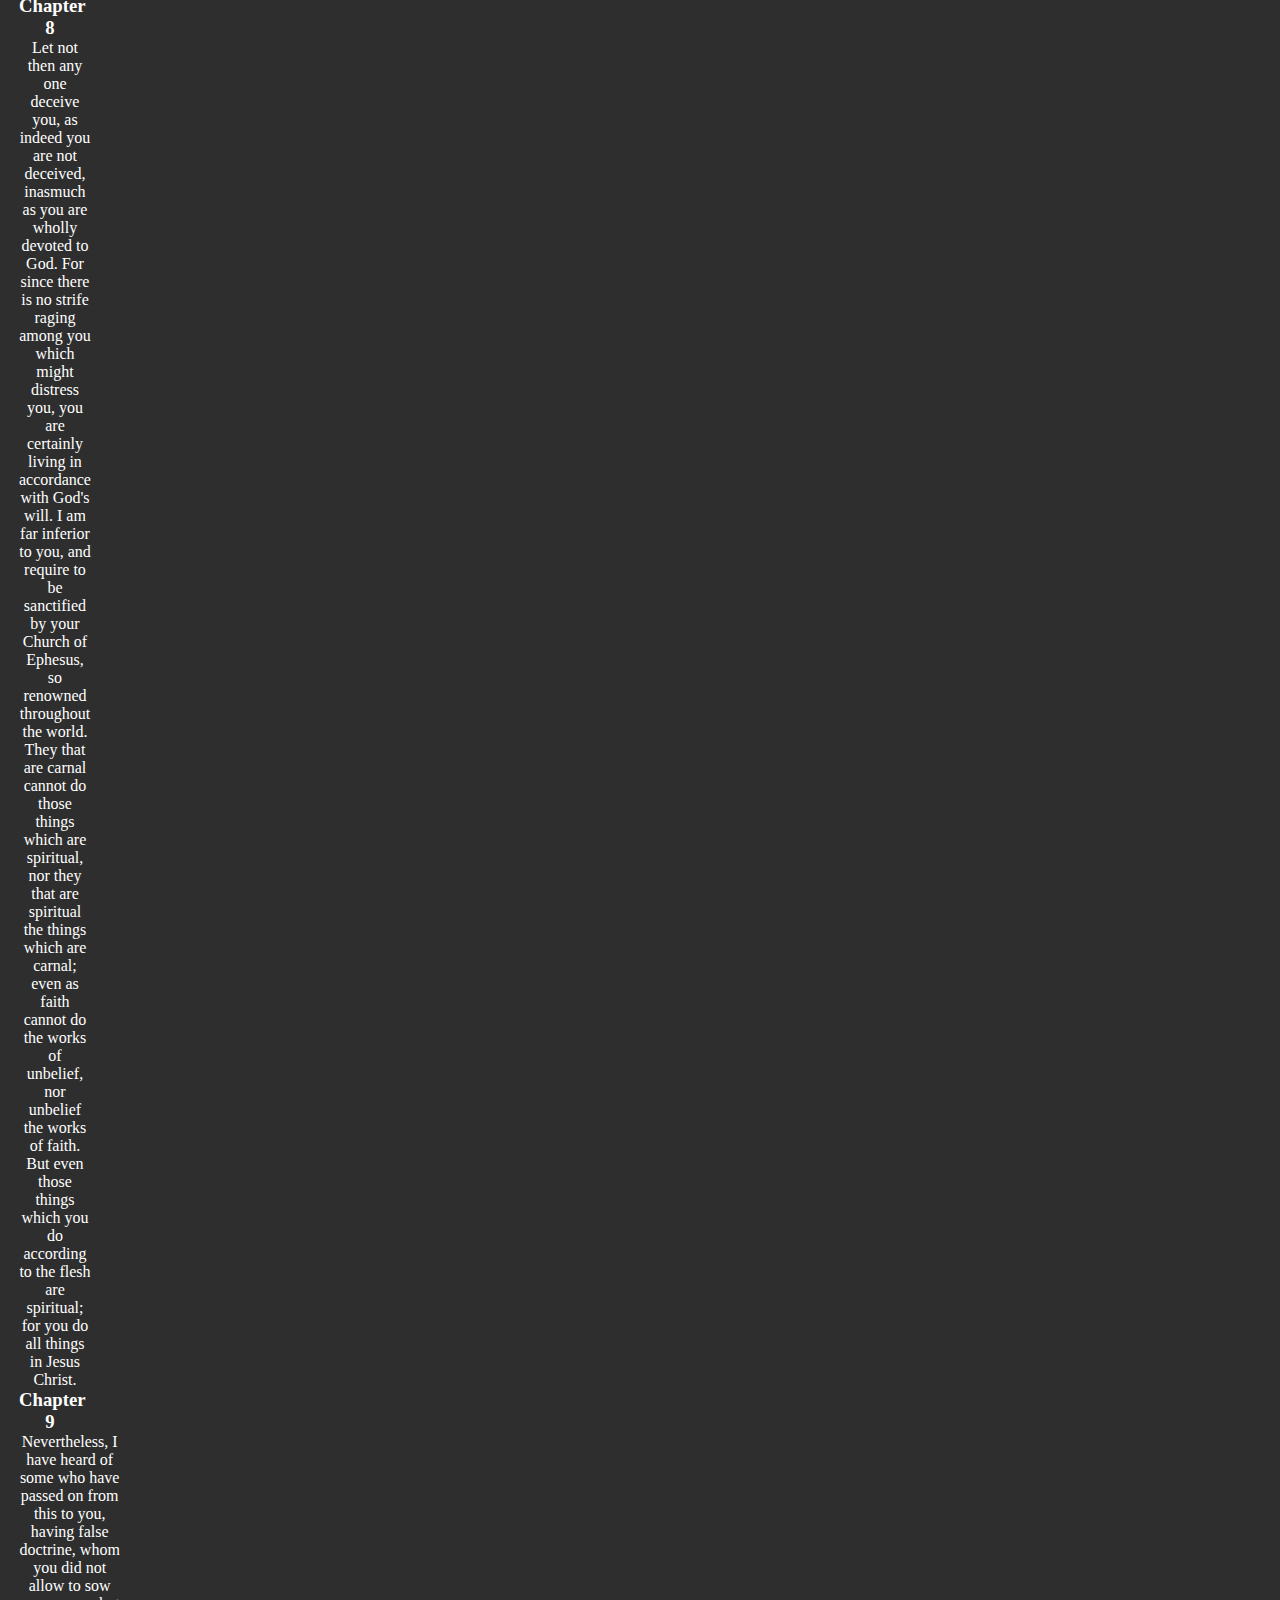
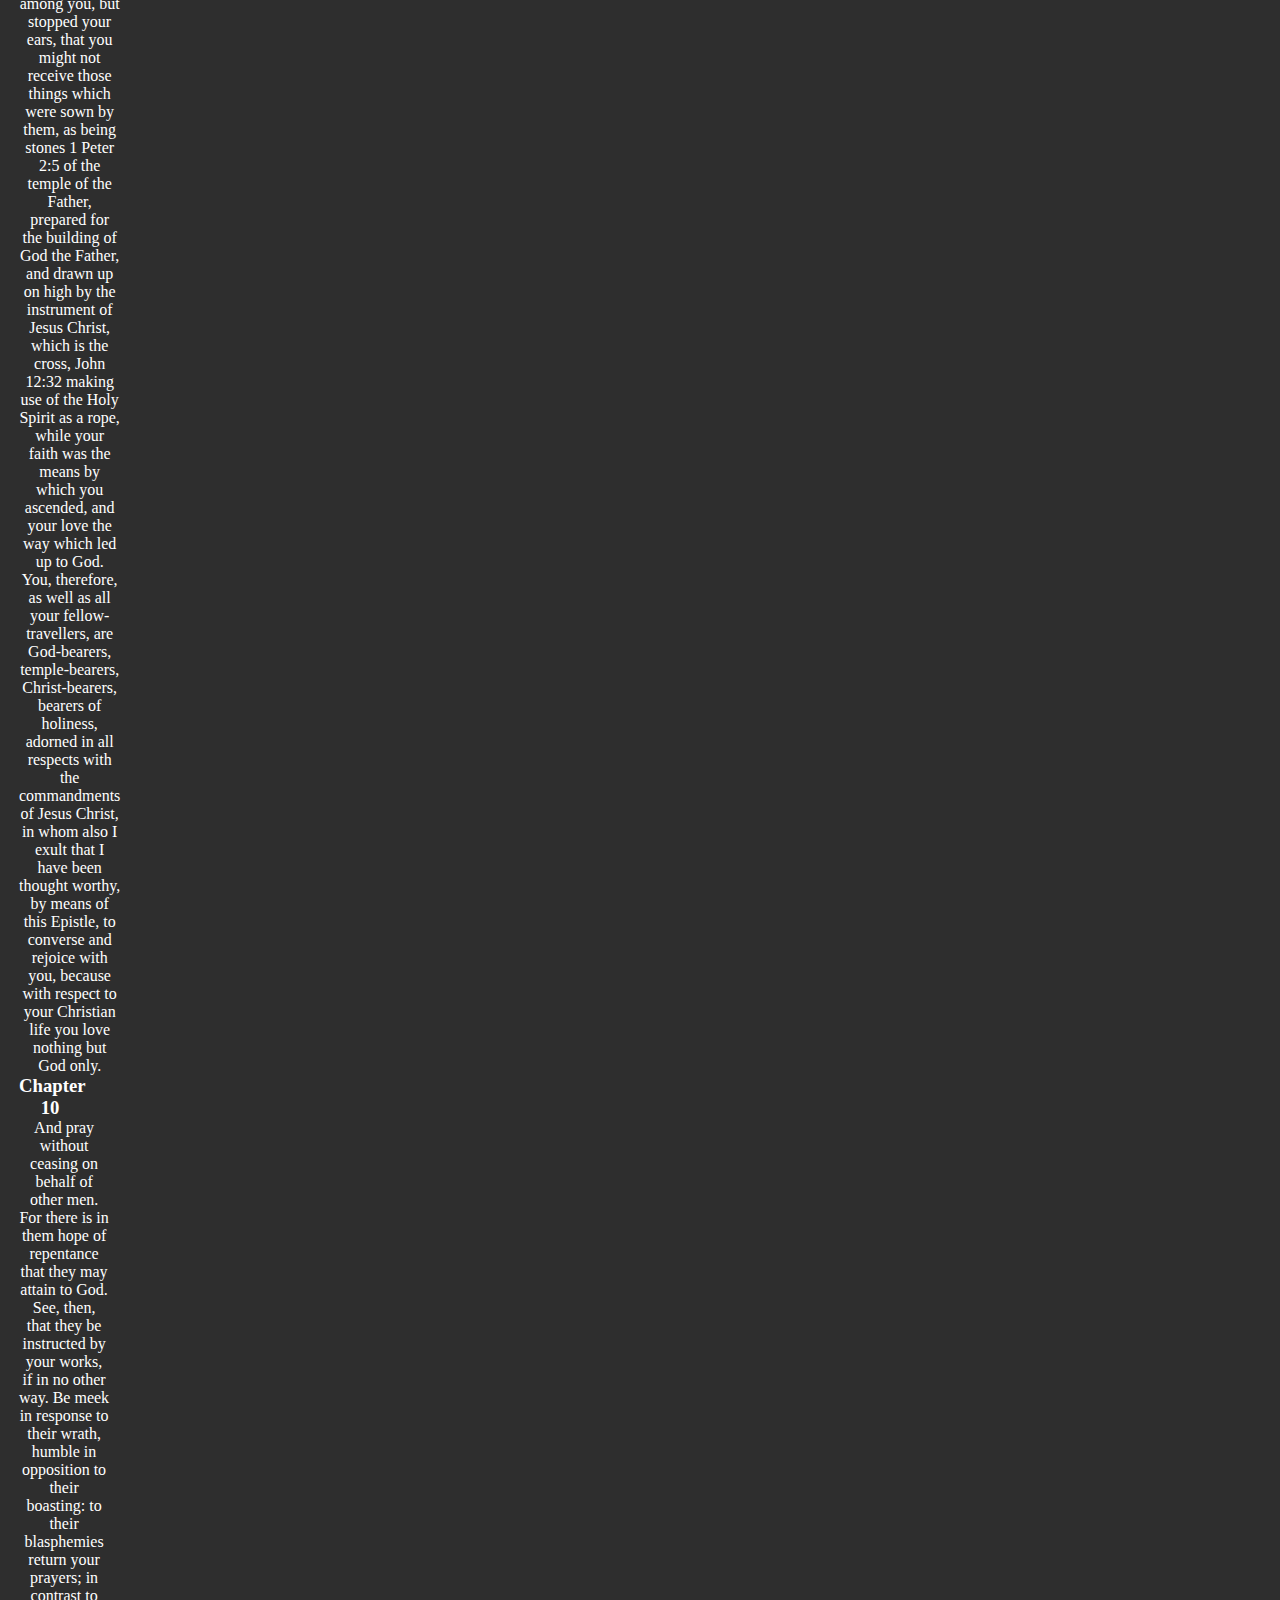
==== commit 41c9a999: "Update index.html" ====
--- a/index.html
+++ b/index.html
@@ -273,7 +273,7 @@
         
         </div>
         <div else="show" class="body">
-        <h1>The 1st Epistle of Ignatius</h1>
+        <h1>The 1st Epistle of Ignatius</h1><br/>
         <h3 align="center">Greeting</h3>
         <p>
             <button onclick="underline(this);" id="I/G">
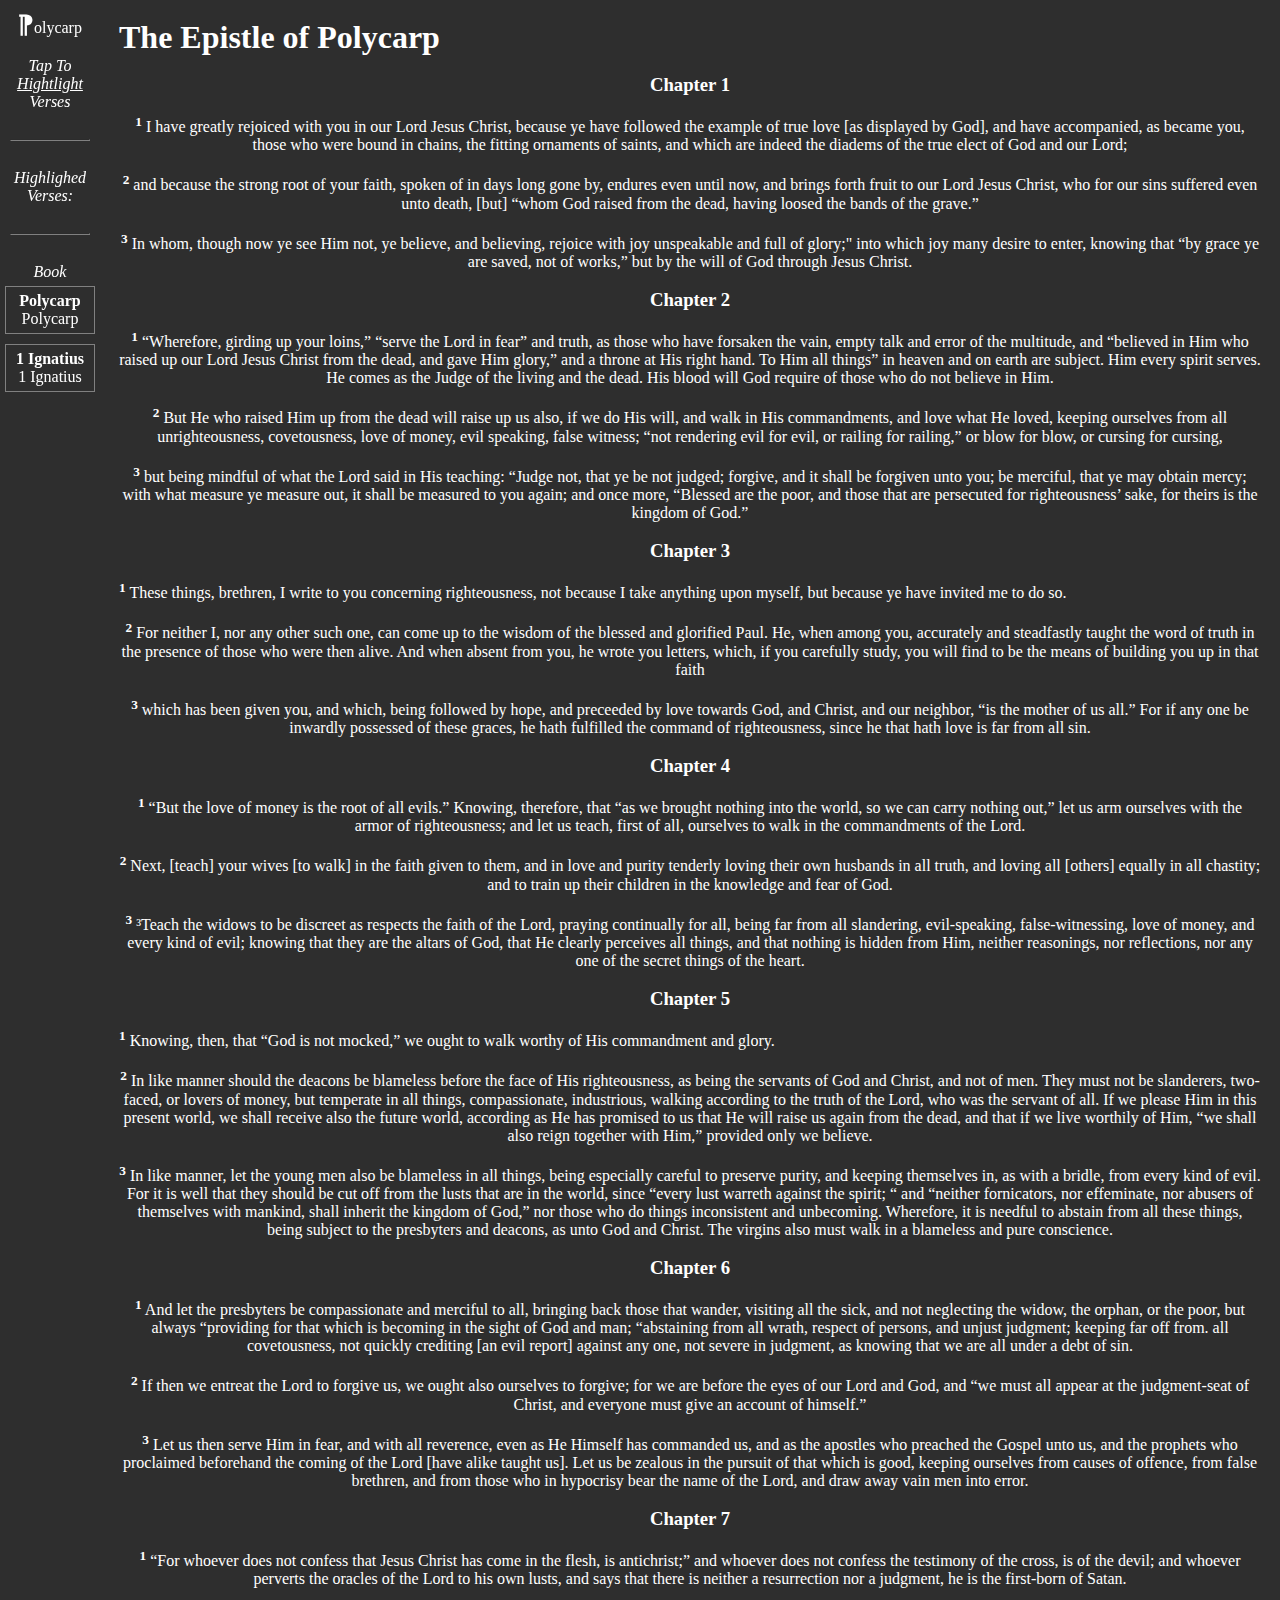
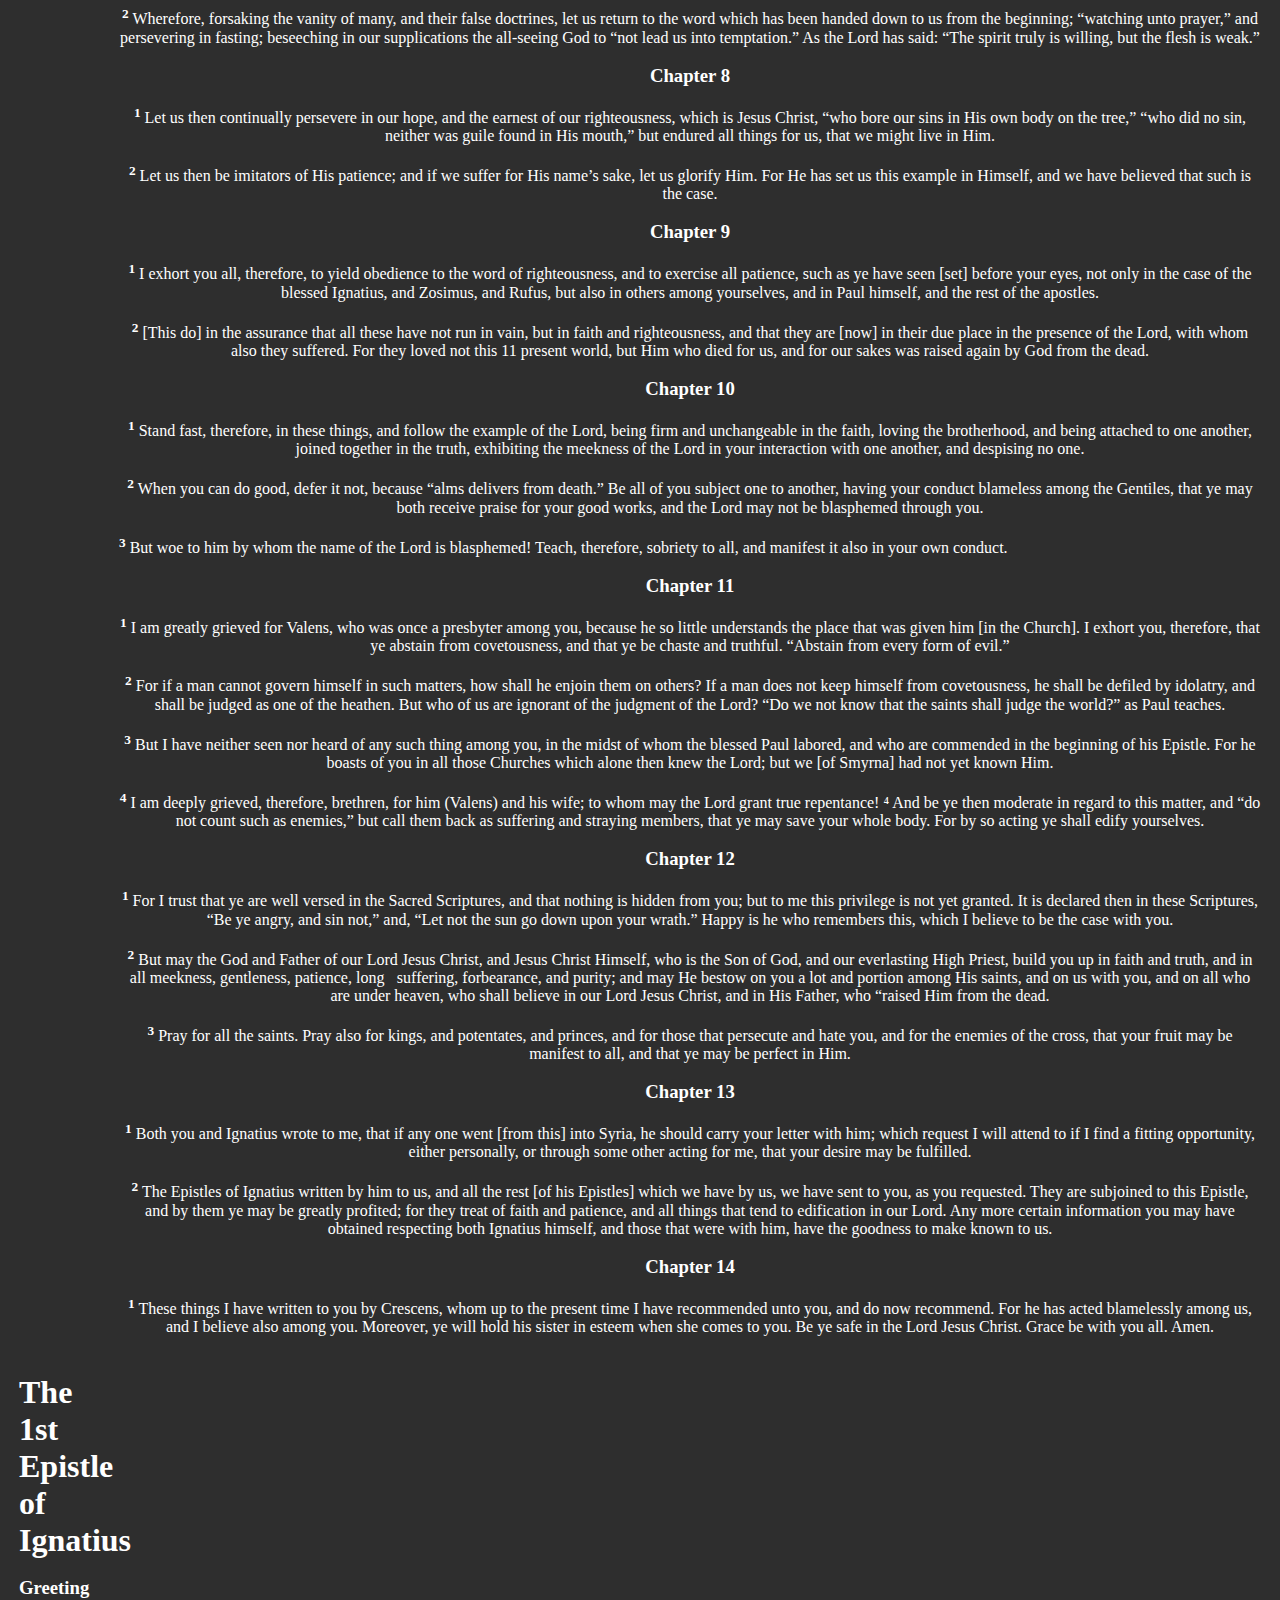
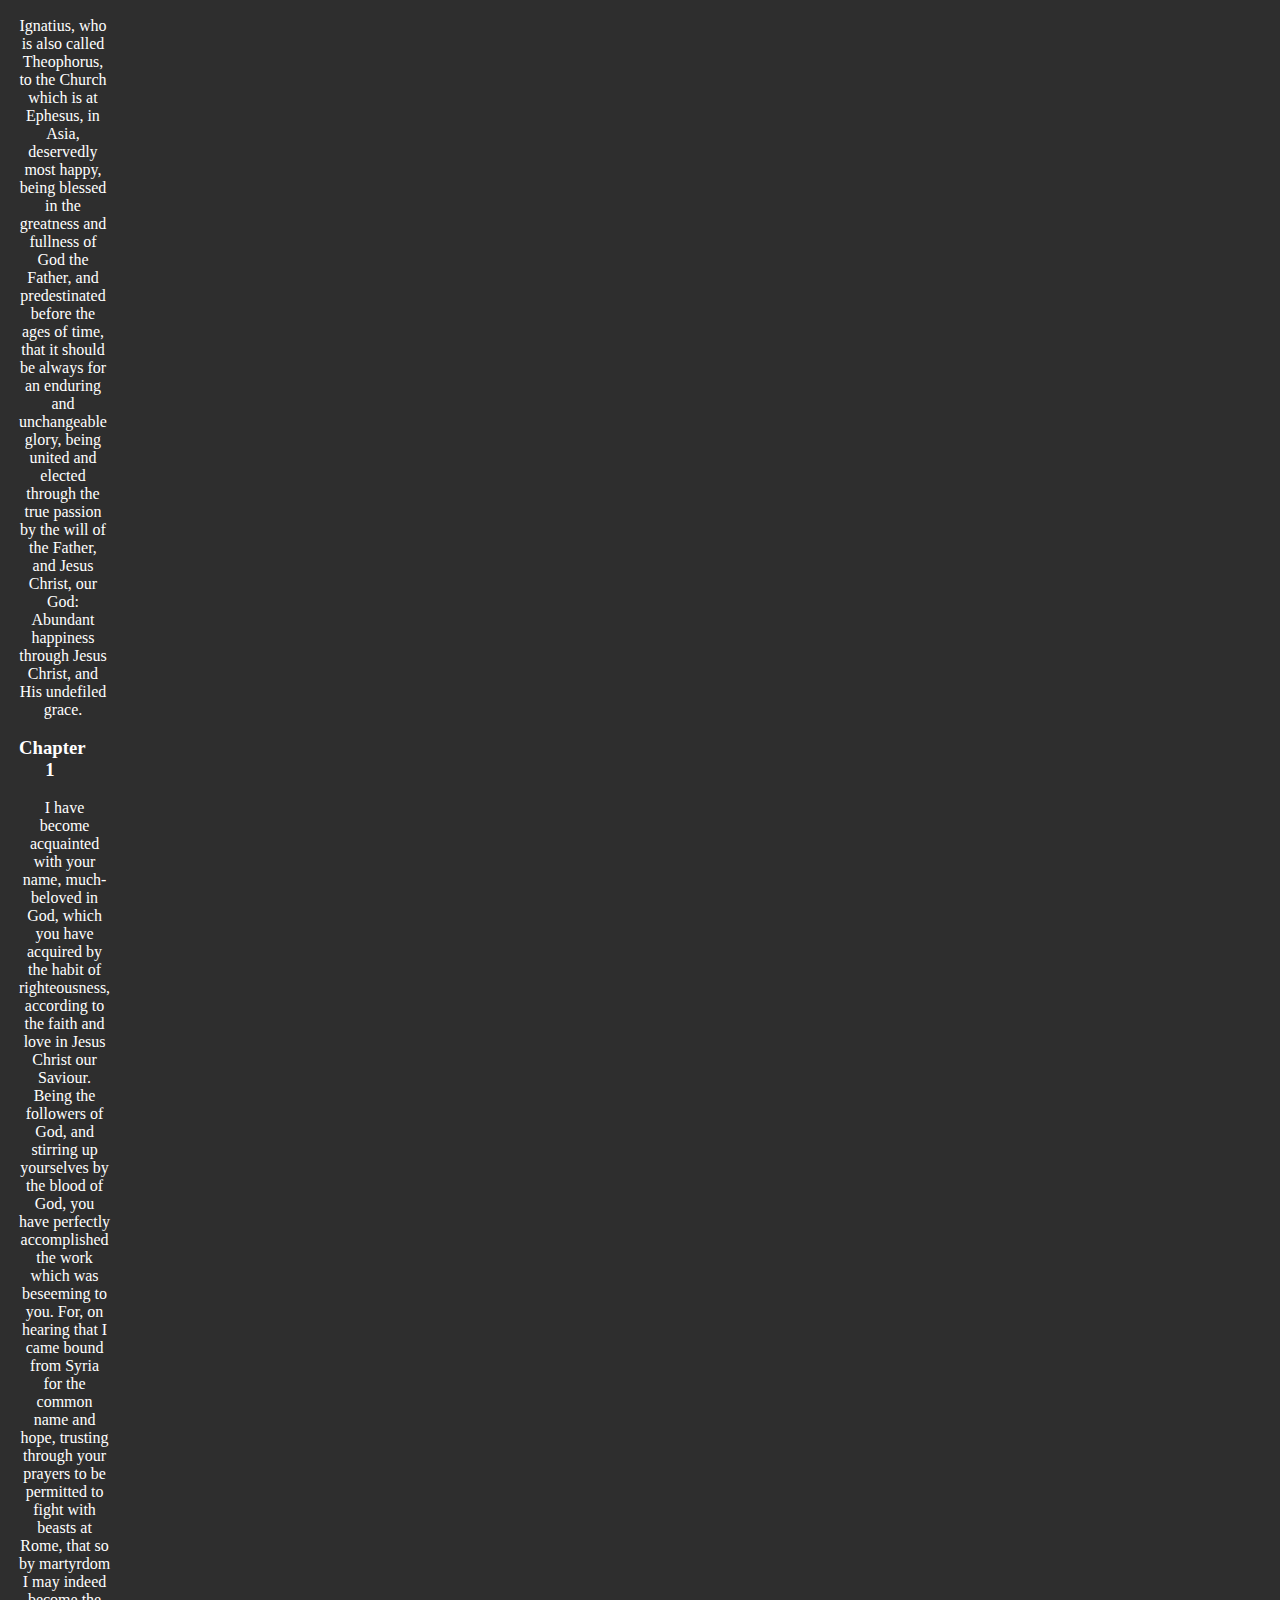
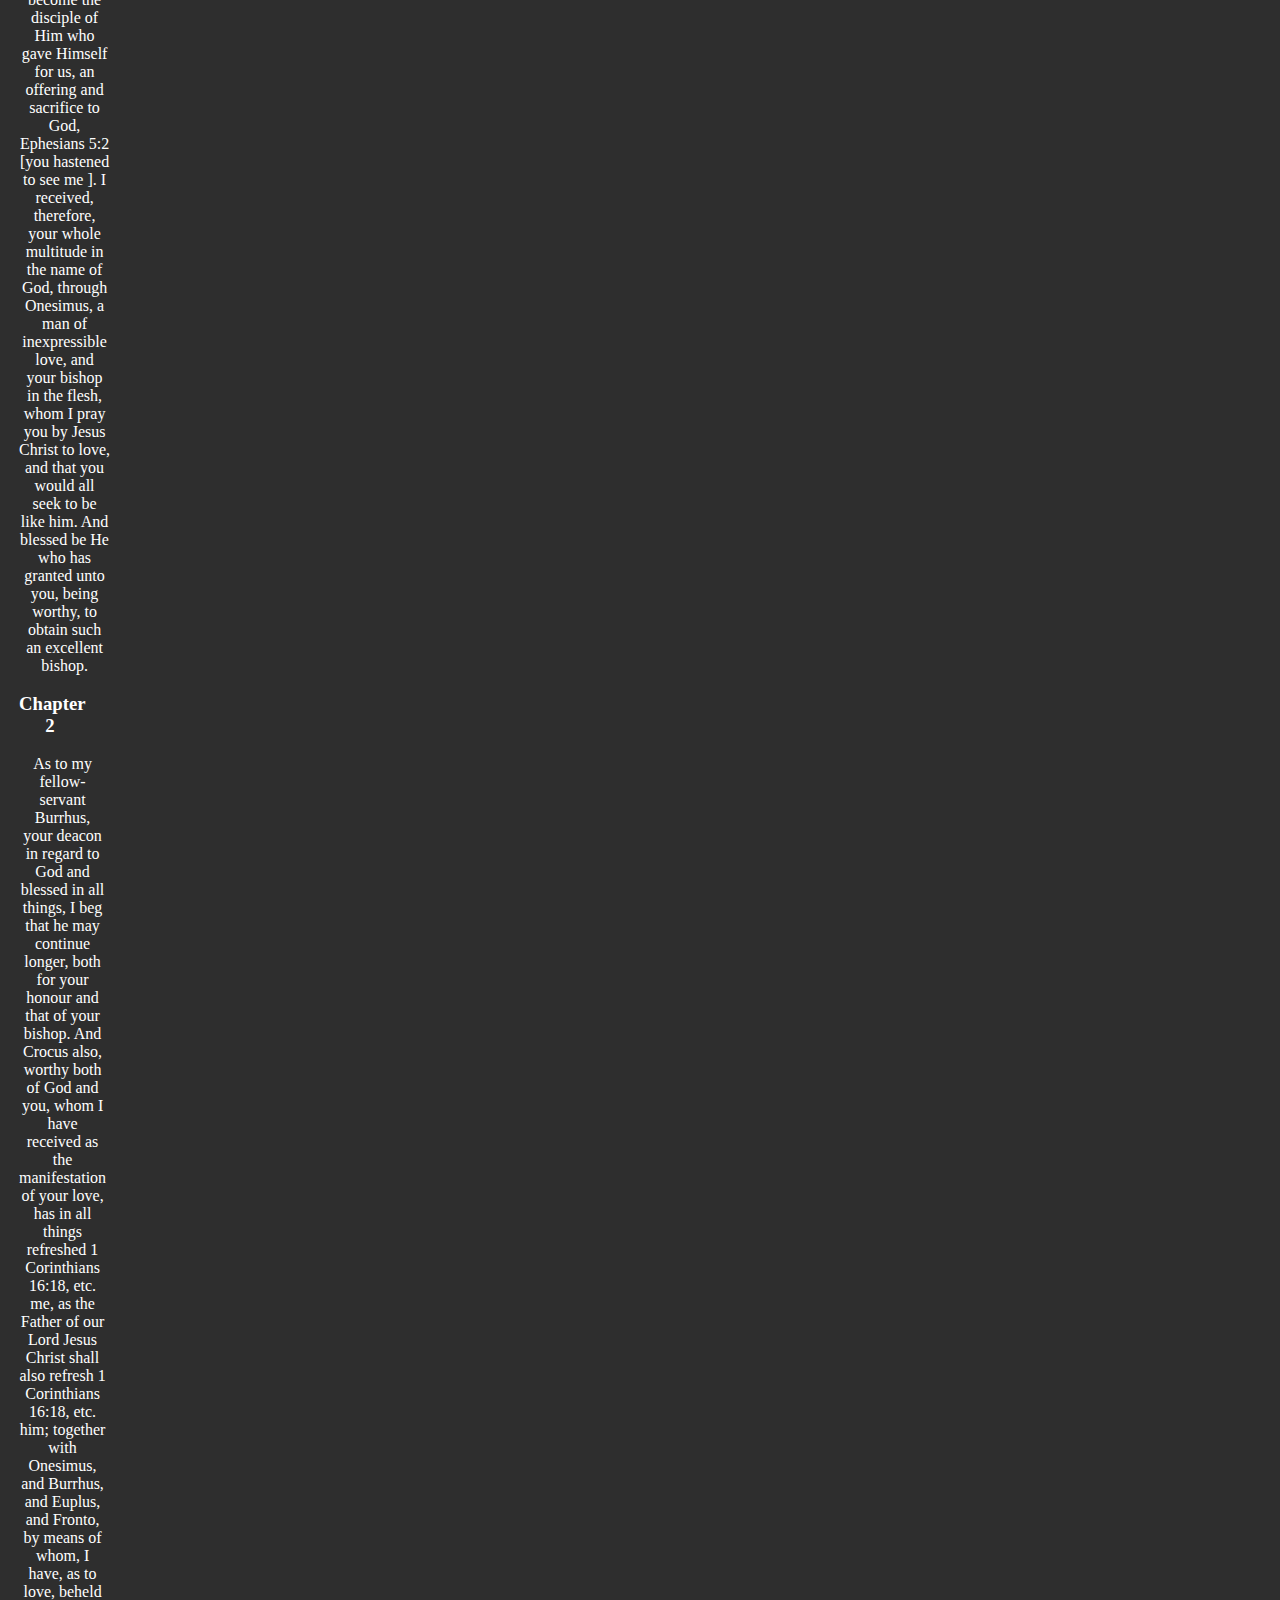
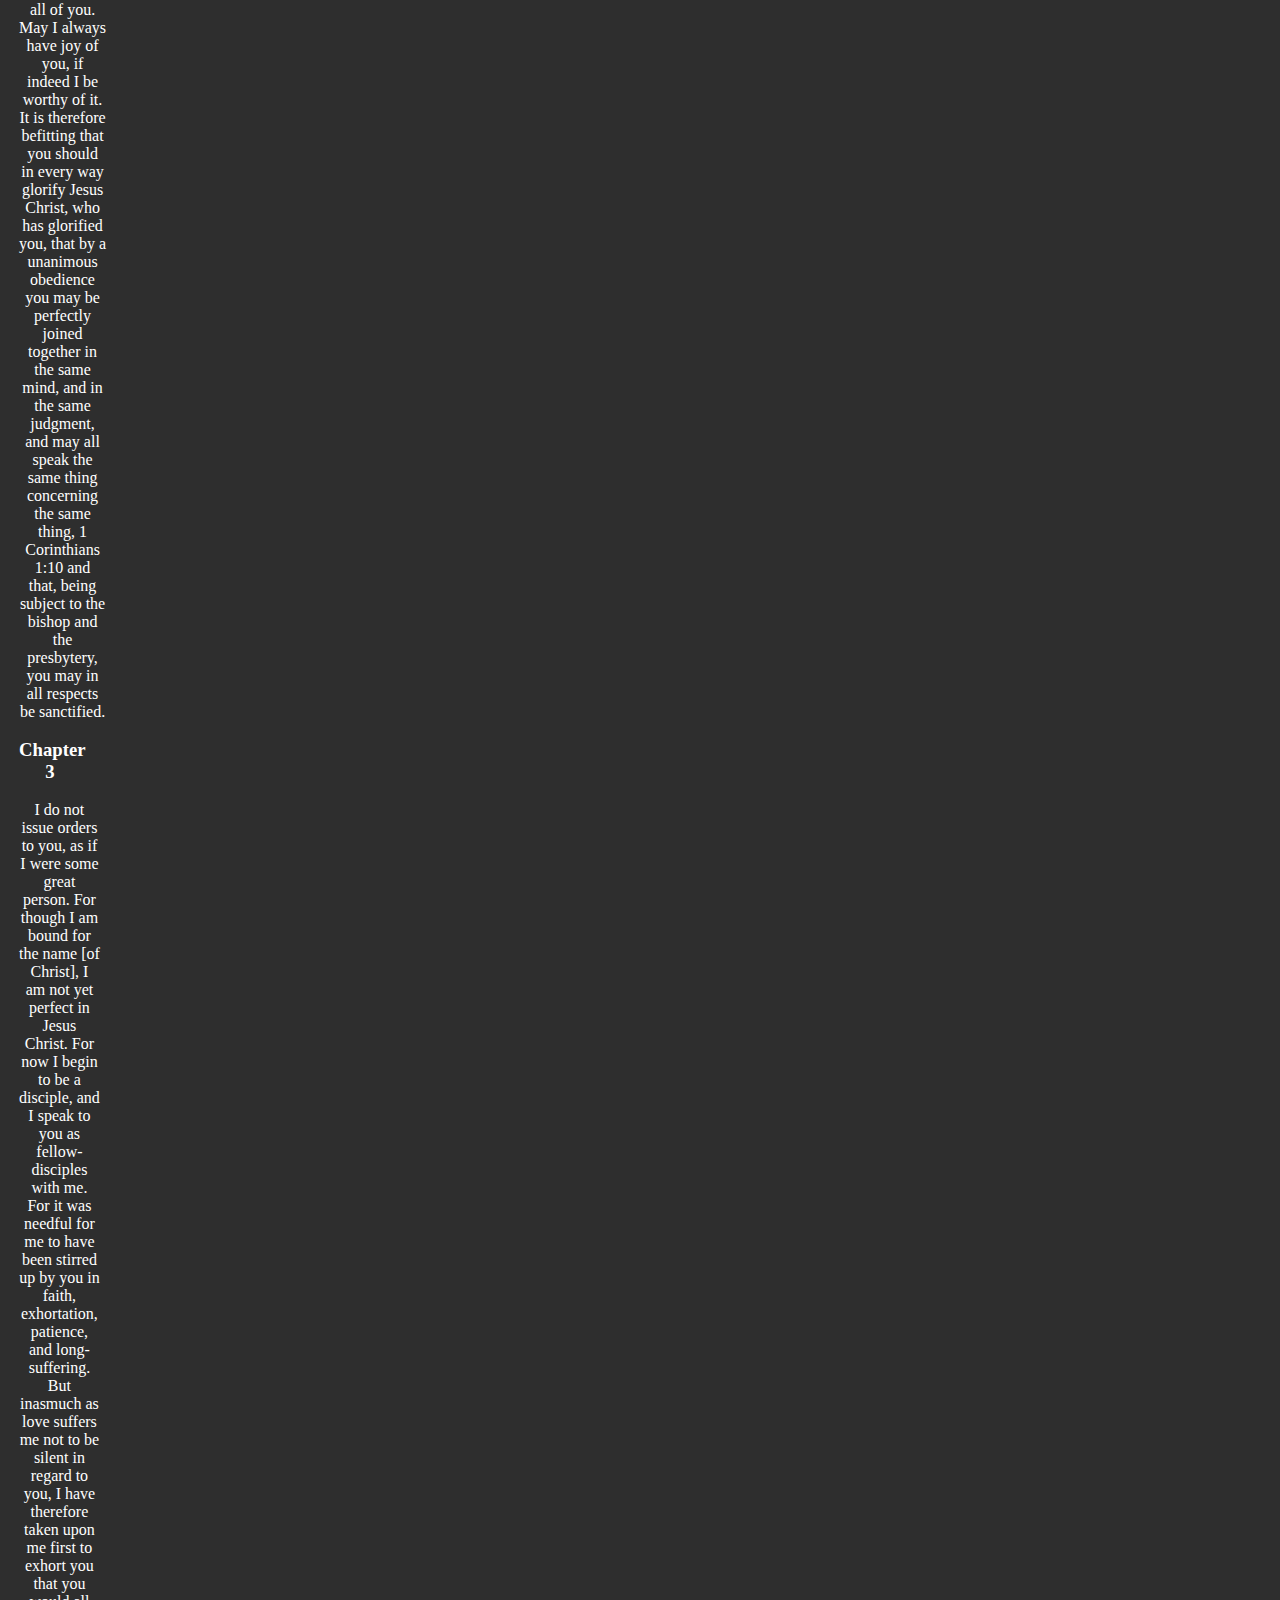
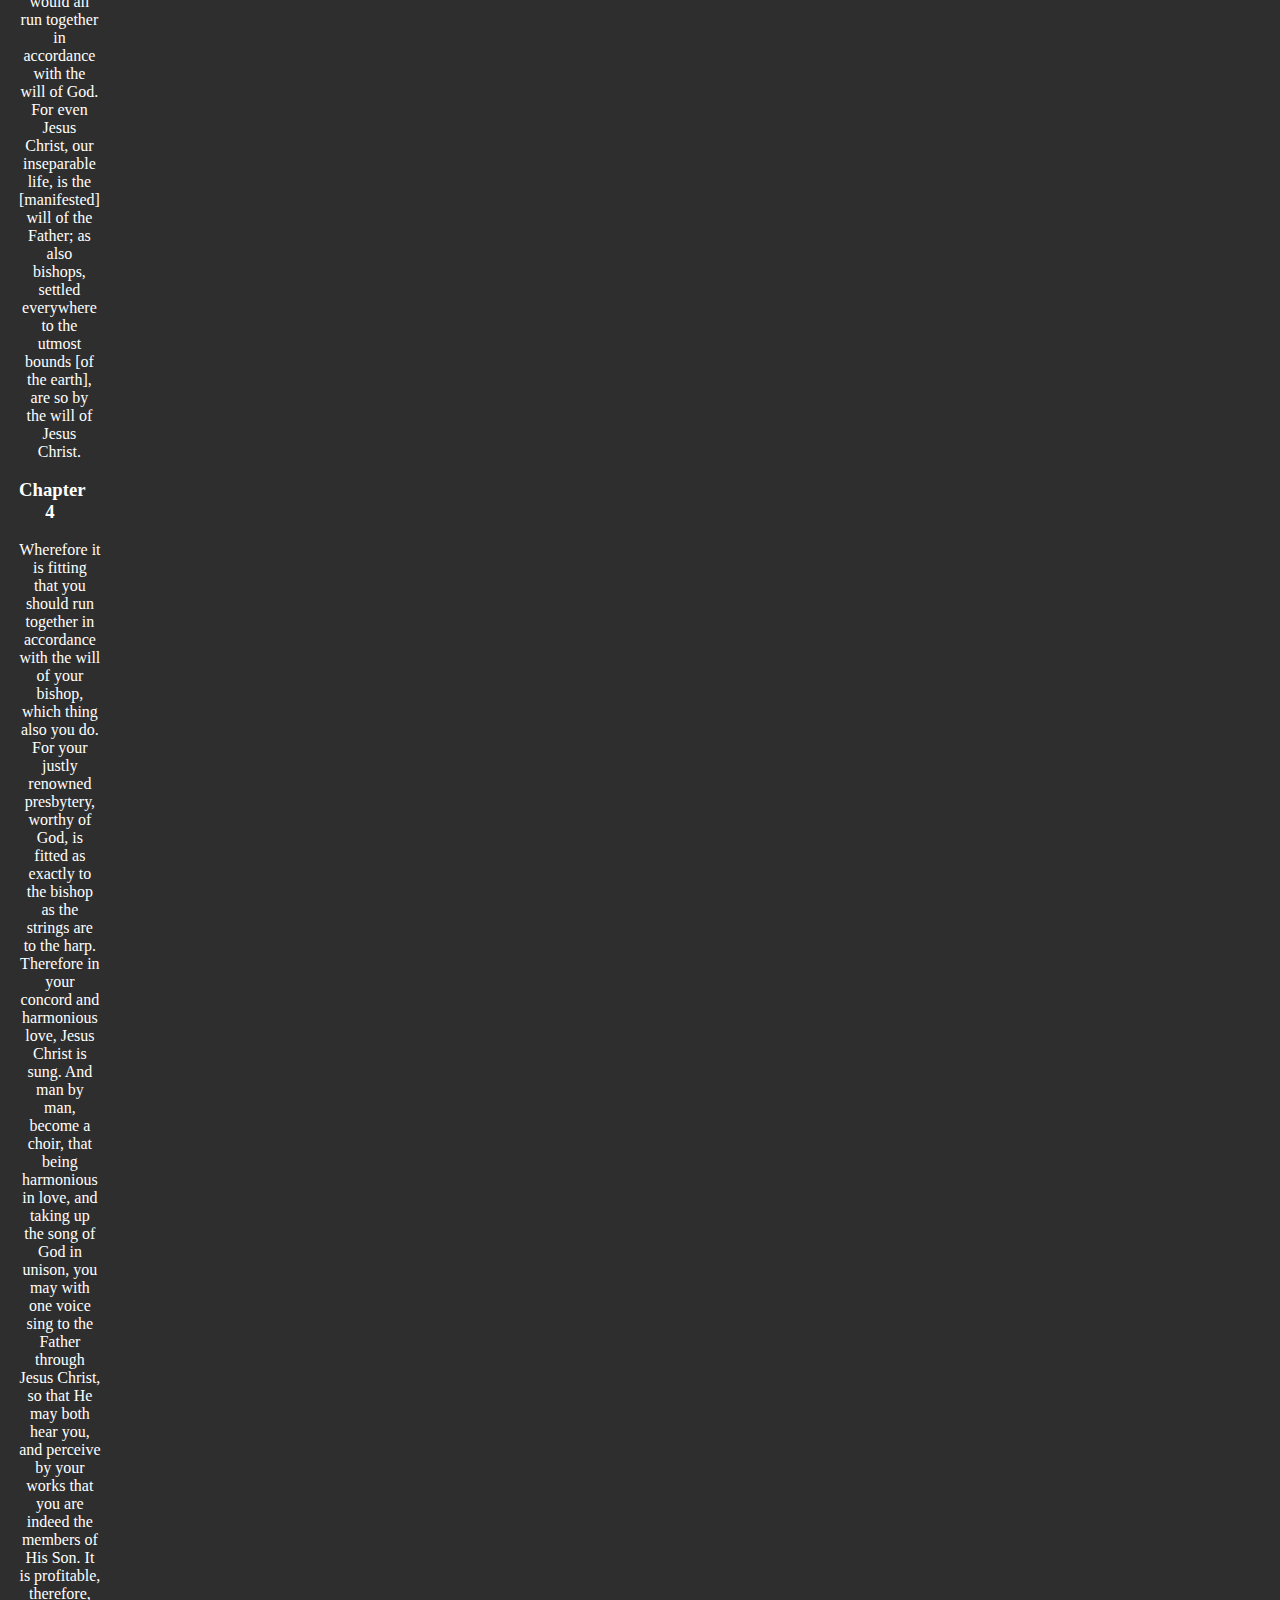
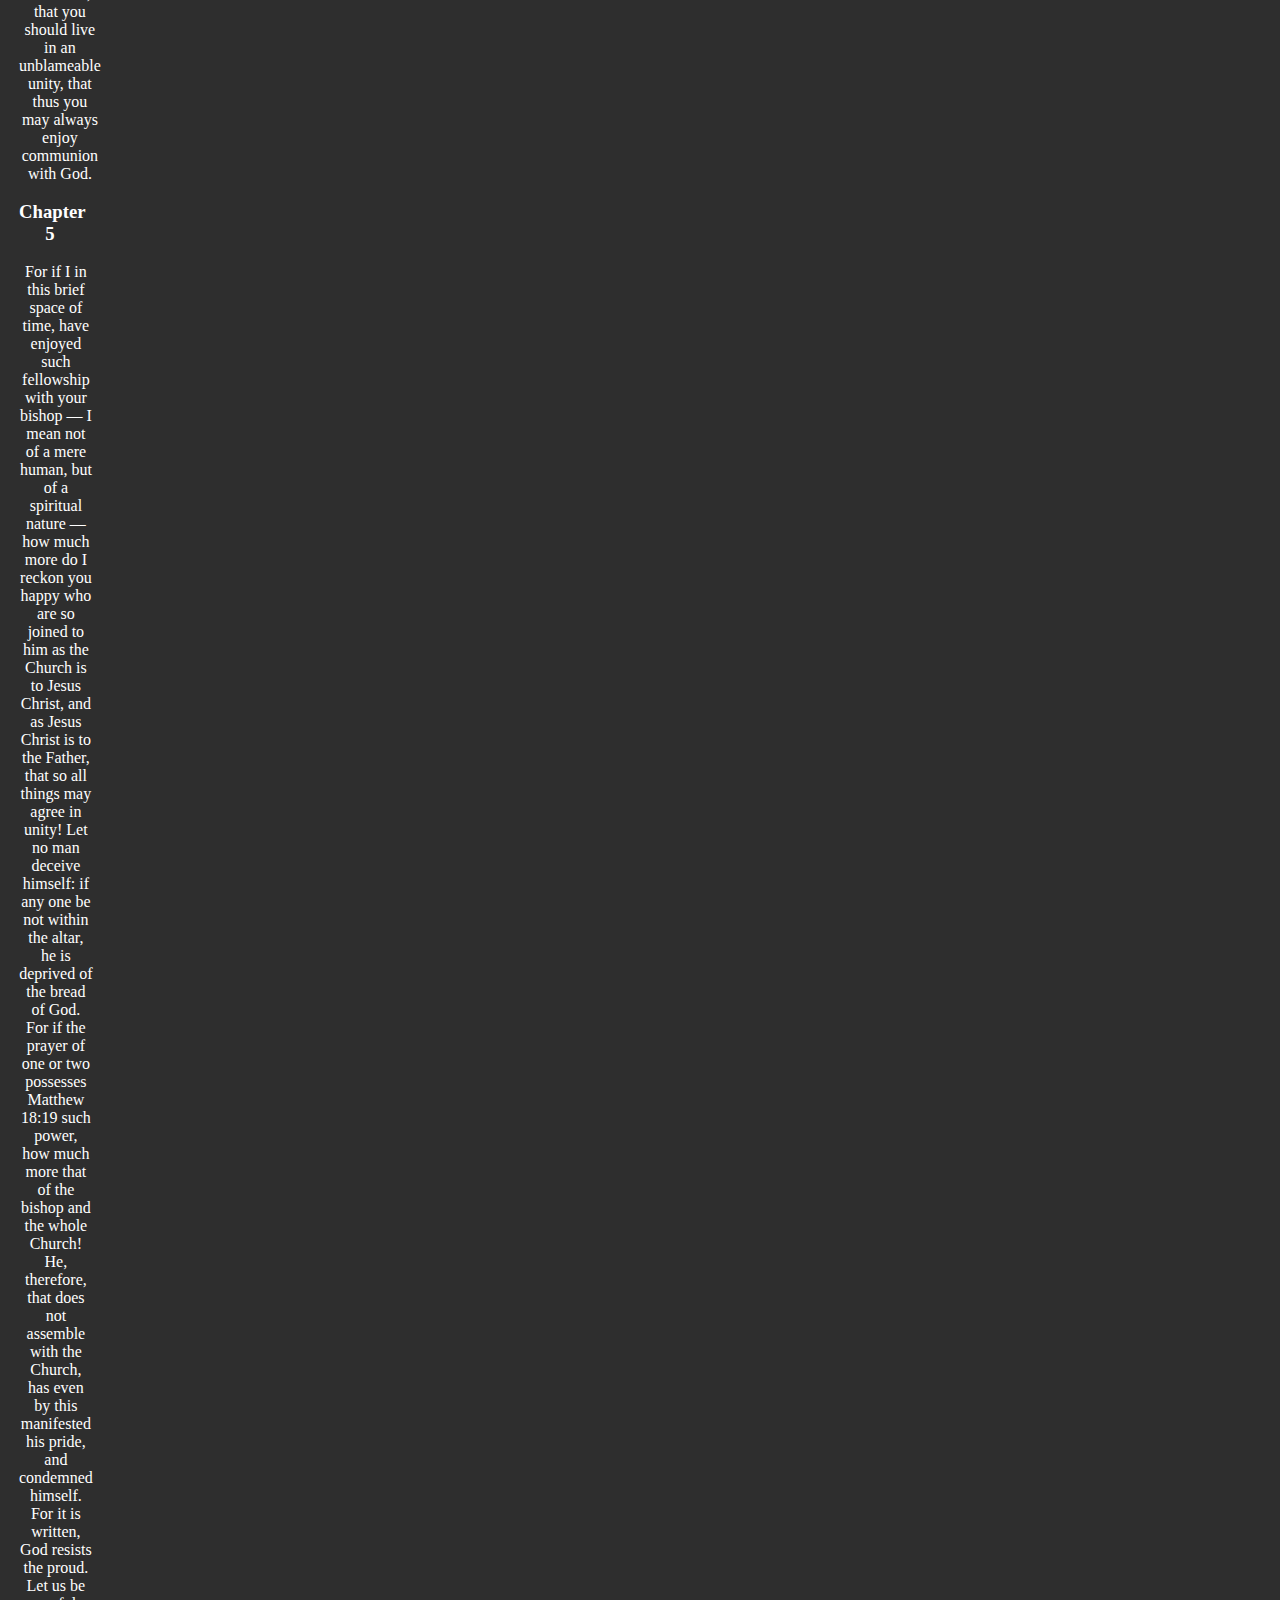
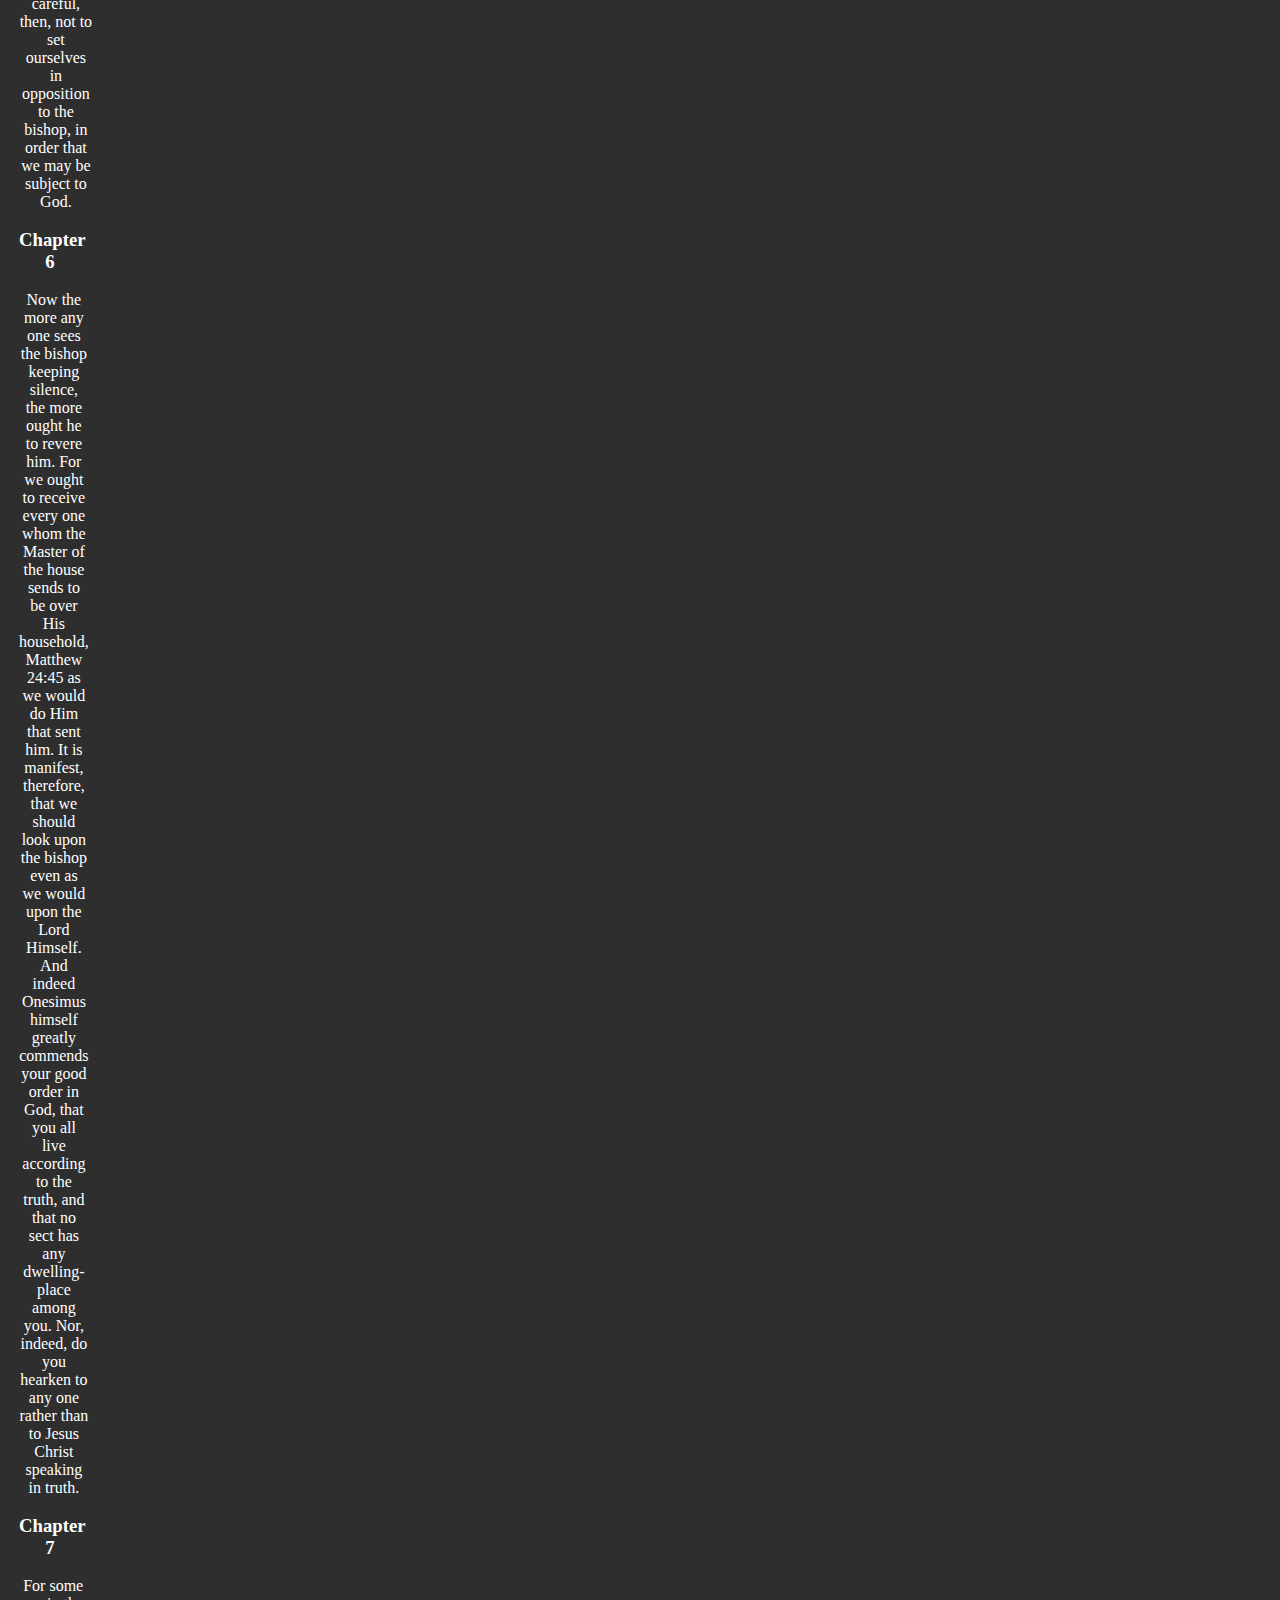
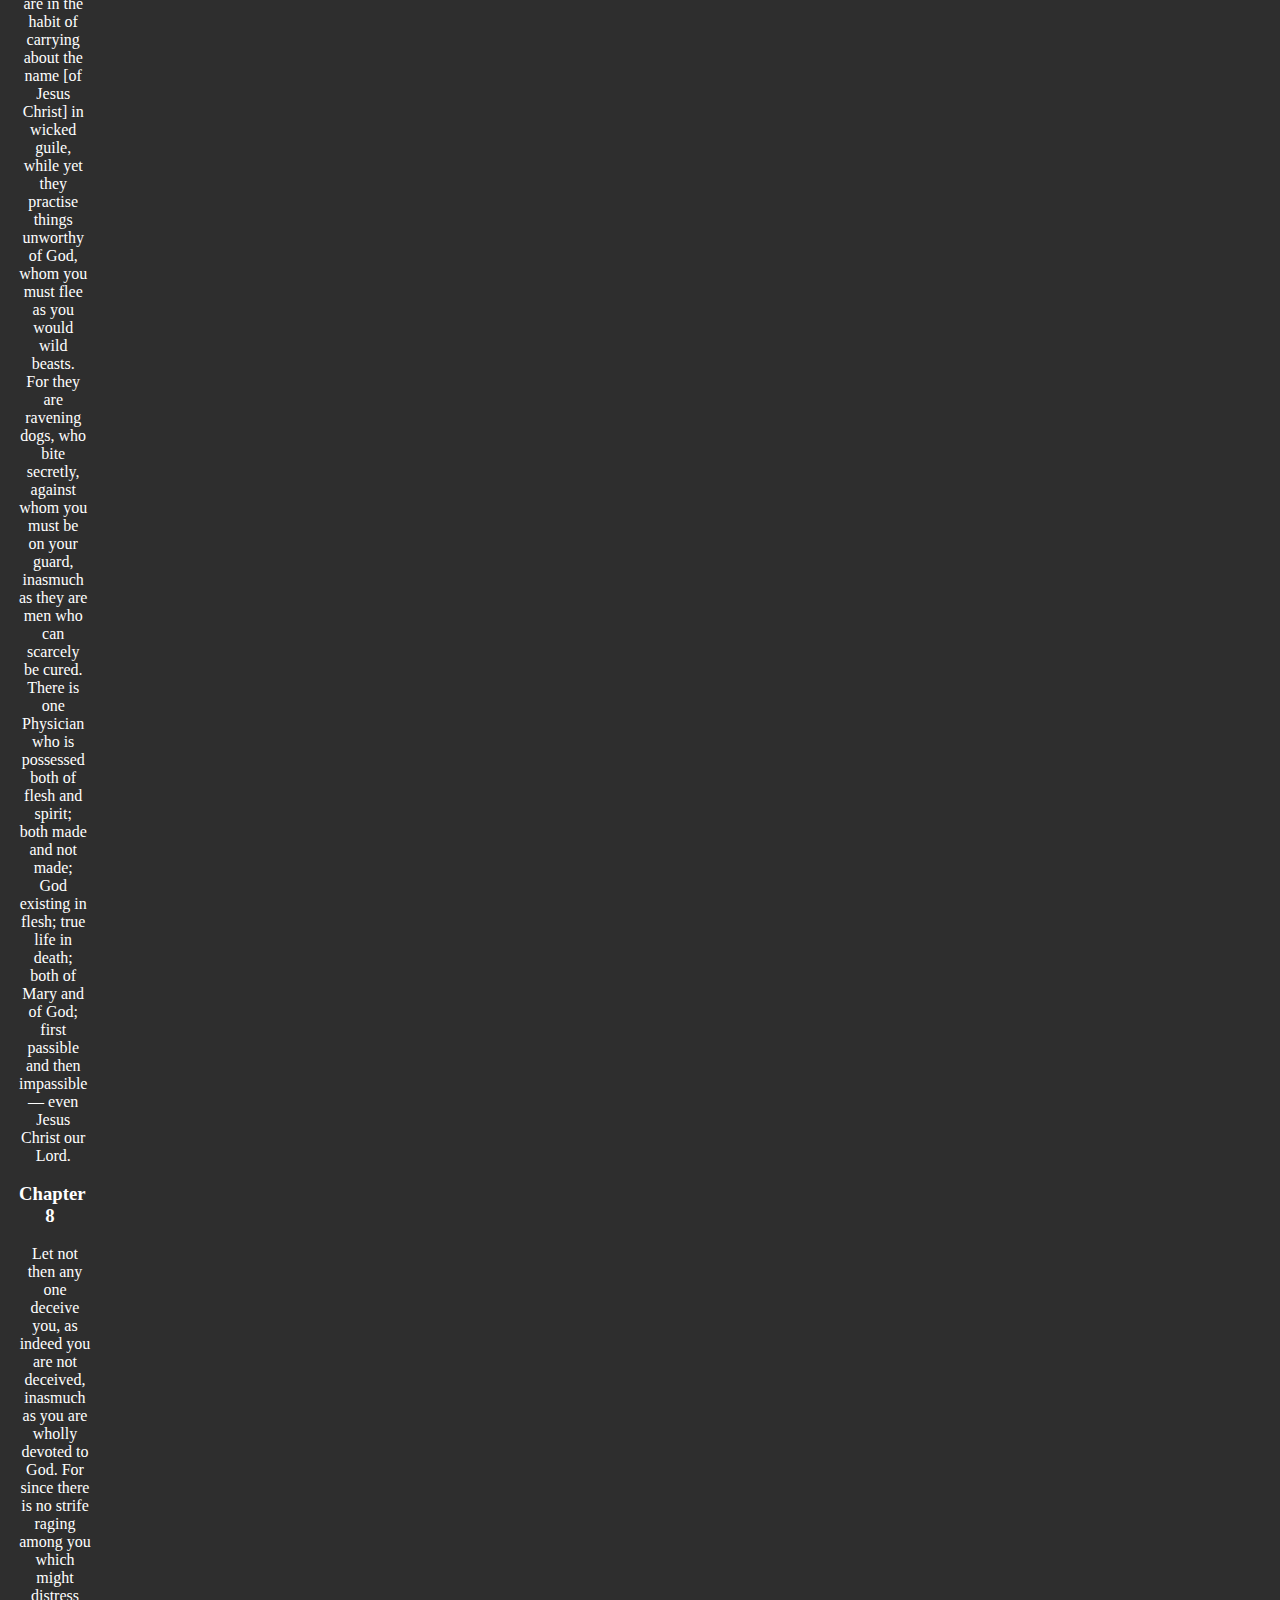
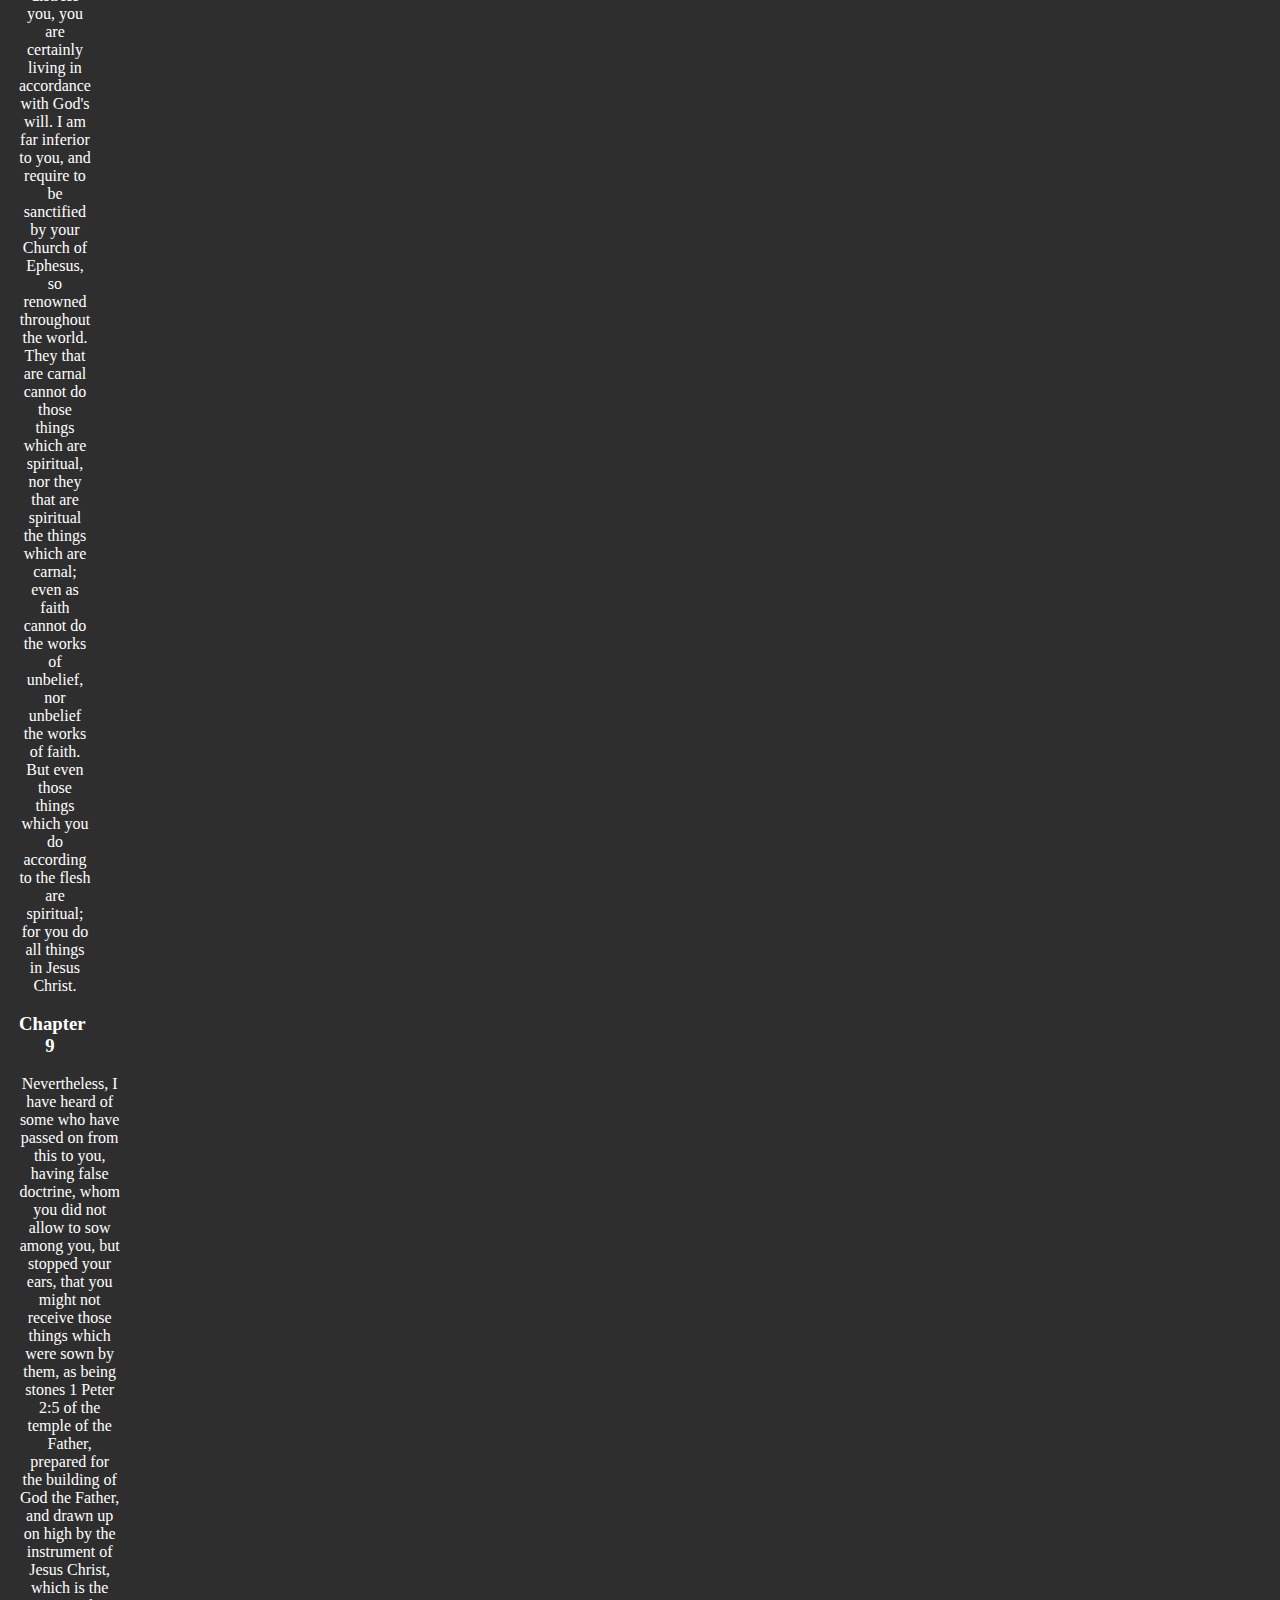
==== commit 71e8862b: "Update index.html" ====
--- a/index.html
+++ b/index.html
@@ -47,23 +47,23 @@
         
         <h1>The Epistle of Polycarp</h1>
         <br/>
-        <h3 align="center">Chapter 1</h3>
+        <h3 align="center">Chapter 1</h3><br/>
         <p>
             <button id="1-1" onclick="underline(this);"><sup><b>1</b></sup> I have greatly rejoiced with you in our Lord Jesus Christ, because ye 
             have followed the example of true love [as displayed by God], and have 
             accompanied, as became you, those who were bound in chains, the fitting 
             ornaments of saints, and which are indeed the diadems of the true elect of 
-            God and our Lord;<br/></button>
+            God and our Lord;<br/></button><br/><br/>
             <button id="1-2" onclick="underline(this);"><sup><b>2</b></sup> and because the strong root of your faith, spoken of in days long gone 
             by, endures even until now, and brings forth fruit to our Lord Jesus Christ, 
             who for our sins suffered even unto death, [but] “whom God raised from the 
-            dead, having loosed the bands of the grave.”<br/></button>
+            dead, having loosed the bands of the grave.”<br/></button><br/><br/>
             <button id="1-3" onclick="underline(this);"><sup><b>3</b></sup> In whom, though now ye see Him not, ye believe, and believing, 
             rejoice with joy unspeakable and full of glory;" into which joy many desire
             to enter, knowing that “by grace ye are saved, not of works,” but by the will 
-            of God through Jesus Christ.<br/></button>
-        </p>
-        <h3 align="center">Chapter 2</h3>
+            of God through Jesus Christ.<br/></button><br/><br/>
+        </p>
+        <h3 align="center">Chapter 2</h3><br/>
         <p>
             <button id="2-1" onclick="underline(this);"><sup><b>1</b></sup> “Wherefore, girding up your loins,” “serve the Lord in fear” and truth, 
             as those who have forsaken the vain, empty talk and error of the multitude, 
@@ -71,55 +71,55 @@
             and gave Him glory,” and a throne at His right hand. To Him all things” in 
             heaven and on earth are subject. Him every spirit serves. He comes as the 
             Judge of the living and the dead. His blood will God require of those who 
-            do not believe in Him.<br/></button>
+            do not believe in Him.<br/></button><br/><br/>
             <button id="2-2" onclick="underline(this);"><sup><b>2</b></sup> But He who raised Him up from the dead will raise up us also, if we do 
             His will, and walk in His commandments, and love what He loved, keeping 
             ourselves from all unrighteousness, covetousness, love of money, evil 
             speaking, false witness; “not rendering evil for evil, or railing for railing,” or 
-            blow for blow, or cursing for cursing,<br/></button>
+            blow for blow, or cursing for cursing,<br/></button><br/><br/>
             <button id="2-3" onclick="underline(this);"><sup><b>3</b></sup> but being mindful of what the Lord said in His teaching: “Judge not, 
             that ye be not judged; forgive, and it shall be forgiven unto you; be merciful, 
             that ye may obtain mercy; with what measure ye measure out, it shall be 
             measured to you again; and once more, “Blessed are the poor, and those that 
             are persecuted for righteousness’ sake, for theirs is the kingdom of God.”<br/></button>
-        </p>
-        <h3 align="center">Chapter 3</h3>
+        </p><br/>
+        <h3 align="center">Chapter 3</h3><br/>
         <p>
             <button onclick="underline(this);" id="3-1"><sup><b>1</b></sup> These things, brethren, I write to you concerning righteousness, not 
             because I take anything upon myself, but because ye have invited me to do 
-            so.<br/></button>
+            so.<br/></button><br/><br/>
             <button onclick="underline(this);" id="3-2"><sup><b>2</b></sup> For neither I, nor any other such one, can come up to the wisdom of the 
             blessed and glorified Paul. He, when among you, accurately and steadfastly 
             taught the word of truth in the presence of those who were then alive. And 
             when absent from you, he wrote you letters, which, if you carefully study, 
-            you will find to be the means of building you up in that faith<br/></button>
+            you will find to be the means of building you up in that faith<br/></button><br/><br/>
             <button onclick="underline(this);" id="3-3"><sup><b>3</b></sup> which has been given you, and which, being followed by hope, and 
             preceeded by love towards God, and Christ, and our neighbor, “is the 
             mother of us all.” For if any one be inwardly possessed of these graces, he 
             hath fulfilled the command of righteousness, since he that hath love is far 
-            from all sin.<br/></button>
-        </p>
-        <h3 align="center">Chapter 4</h3>
+            from all sin.<br/></button><br/><br/>
+        </p>
+        <h3 align="center">Chapter 4</h3><br/>
         <p>
             <button onclick="underline(this);" id="4-1"><sup><b>1</b></sup> “But the love of money is the root of all evils.” Knowing, therefore, 
             that “as we brought nothing into the world, so we can carry nothing out,” 
             let us arm ourselves with the armor of righteousness; and let us teach, first 
-            of all, ourselves to walk in the commandments of the Lord.<br/></button>
+            of all, ourselves to walk in the commandments of the Lord.<br/></button><br/><br/>
             <button onclick="underline(this);" id="4-2"><sup><b>2</b></sup> Next, [teach] your wives [to walk] in the faith given to them, and in 
             love and purity tenderly loving their own husbands in all truth, and loving 
             all [others] equally in all chastity; and to train up their children in the 
-            knowledge and fear of God.<br/></button>
+            knowledge and fear of God.<br/></button><br/><br/>
             <button onclick="underline(this);" id="4-3"> <sup><b>3</b></sup> ³Teach the widows to be discreet as respects the faith of the Lord, 
             praying continually for all, being far from all slandering, evil-speaking, 
             false-witnessing, love of money, and every kind of evil; knowing that they 
             are the altars of God, that He clearly perceives all things, and that nothing is 
             hidden from Him, neither reasonings, nor reflections, nor any one of the 
-            secret things of the heart.<br/></button>
-        </p>
-        <h3 align="center">Chapter 5</h3>
+            secret things of the heart.<br/></button><br/><br/>
+        </p>
+        <h3 align="center">Chapter 5</h3><br/>
         <p>
             <button onclick="underline(this);" id="5-1"><sup><b>1</b></sup> Knowing, then, that “God is not mocked,” we ought to walk worthy of 
-            His commandment and glory.<br/></button>
+            His commandment and glory.<br/></button><br/><br/>
             <button onclick="underline(this);" id="5-2"><sup><b>2</b></sup> In like manner should the deacons be blameless before the face of His 
             righteousness, as being the servants of God and Christ, and not of men. 
             They must not be slanderers, two-faced, or lovers of money, but temperate 
@@ -127,7 +127,7 @@
             the Lord, who was the servant of all. If we please Him in this present world, 
             we shall receive also the future world, according as He has promised to us 
             that He will raise us again from the dead, and that if we live worthily of Him, 
-            “we shall also reign together with Him,” provided only we believe.<br/></button>
+            “we shall also reign together with Him,” provided only we believe.<br/></button><br/><br/>
             <button onclick="underline(this);" id="5-3"><sup><b>3</b></sup> In like manner, let the young men also be blameless in all things, being 
             especially careful to preserve purity, and keeping themselves in, as with a 
             bridle, from every kind of evil. For it is well that they should be cut off from 
@@ -136,9 +136,9 @@
             mankind, shall inherit the kingdom of God,” nor those who do things 
             inconsistent and unbecoming. Wherefore, it is needful to abstain from all 
             these things, being subject to the presbyters and deacons, as unto God and 
-            Christ. The virgins also must walk in a blameless and pure conscience.<br/></button>
-        </p>
-        <h3 align="center">Chapter 6</h3>
+            Christ. The virgins also must walk in a blameless and pure conscience.<br/></button><br/><br/>
+        </p>
+        <h3 align="center">Chapter 6</h3><br/>
         <p>
             <button onclick="underline(this);" id="6-1"><sup><b>1</b></sup> And let the presbyters be compassionate and merciful to all, bringing 
             back those that wander, visiting all the sick, and not neglecting the widow, 
@@ -146,123 +146,123 @@
             the sight of God and man; “abstaining from all wrath, respect of persons, 
             and unjust judgment; keeping far off from. all covetousness, not quickly 
             crediting [an evil report] against any one, not severe in judgment, as 
-            knowing that we are all under a debt of sin.<br/></button>
+            knowing that we are all under a debt of sin.<br/></button><br/><br/>
             <button onclick="underline(this);" id="6-2"><sup><b>2</b></sup> If then we entreat the Lord to forgive us, we ought also ourselves to 
             forgive; for we are before the eyes of our Lord and God, and “we must all 
             appear at the judgment-seat of Christ, and everyone must give an account of 
-            himself.”<br/></button>
+            himself.”<br/></button><br/><br/>
             <button onclick="underline(this);" id="6-3"><sup><b>3</b></sup> Let us then serve Him in fear, and with all reverence, even as He 
             Himself has commanded us, and as the apostles who preached the Gospel 
             unto us, and the prophets who proclaimed beforehand the coming of the 
             Lord [have alike taught us]. Let us be zealous in the pursuit of that which is 
             good, keeping ourselves from causes of offence, from false brethren, and 
             from those who in hypocrisy bear the name of the Lord, and draw away vain 
-            men into error.<br/></button>
-        </p>
-        <h3 align="center">Chapter 7</h3>
+            men into error.<br/></button><br/><br/>
+        </p>
+        <h3 align="center">Chapter 7</h3><br/>
         <p>
             <button onclick="underline(this);" id="7-1"><sup><b>1</b></sup> “For whoever does not confess that Jesus Christ has come in the flesh, 
             is antichrist;” and whoever does not confess the testimony of the cross, is of 
             the devil; and whoever perverts the oracles of the Lord to his own lusts, and 
             says that there is neither a resurrection nor a judgment, he is the first-born of 
-            Satan.<br/></button>
+            Satan.<br/></button><br/><br/>
             <button onclick="underline(this);" id="7-2"><sup><b>2</b></sup> Wherefore, forsaking the vanity of many, and their false doctrines, let 
             us return to the word which has been handed down to us from the beginning; 
             “watching unto prayer,” and persevering in fasting; beseeching in our 
             supplications the all-seeing God to “not lead us into temptation.” As the 
-            Lord has said: “The spirit truly is willing, but the flesh is weak.”<br/></button>
-        </p>
-        <h3 align="center">Chapter 8</h3>
+            Lord has said: “The spirit truly is willing, but the flesh is weak.”<br/></button><br/><br/>
+        </p>
+        <h3 align="center">Chapter 8</h3><br/>
         <p>
             <button onclick="underline(this);" id="8-1"><sup><b>1</b></sup> Let us then continually persevere in our hope, and the earnest of our 
             righteousness, which is Jesus Christ, “who bore our sins in His own body on 
             the tree,” “who did no sin, neither was guile found in His mouth,” but 
-            endured all things for us, that we might live in Him.<br/></button>
+            endured all things for us, that we might live in Him.<br/></button><br/><br/>
             <button onclick="underline(this);" id="8-2"><sup><b>2</b></sup> Let us then be imitators of His patience; and if we suffer for His 
             name’s sake, let us glorify Him. For He has set us this example in Himself, 
-            and we have believed that such is the case.<br/></button>
-        </p>
-        <h3 align="center">Chapter 9</h3>
+            and we have believed that such is the case.<br/></button><br/><br/>
+        </p>
+        <h3 align="center">Chapter 9</h3><br/>
         <p>
             <button onclick="underline(this);" id="9-1"><sup><b>1</b></sup> I exhort you all, therefore, to yield obedience to the word of 
                 righteousness, and to exercise all patience, such as ye have seen [set] before 
                 your eyes, not only in the case of the blessed Ignatius, and Zosimus, and 
                 Rufus, but also in others among yourselves, and in Paul himself, and the rest 
-                of the apostles.<br/></button>
+                of the apostles.<br/></button><br/><br/>
                 <button onclick="underline(this);" id="9-2"><sup><b>2</b></sup> [This do] in the assurance that all these have not run in vain, but in 
                 faith and righteousness, and that they are [now] in their due place in the 
                 presence of the Lord, with whom also they suffered. For they loved not this 
                 11
                 present world, but Him who died for us, and for our sakes was raised again 
-                by God from the dead.<br/></button>
-        </p>
-        <h3 align="center">Chapter 10</h3>
+                by God from the dead.<br/></button><br/><br/>
+        </p>
+        <h3 align="center">Chapter 10</h3><br/>
         <p>
             <button onclick="underline(this);" id="10-1"><sup><b>1</b></sup> Stand fast, therefore, in these things, and follow the example of the 
                 Lord, being firm and unchangeable in the faith, loving the brotherhood, and 
                 being attached to one another, joined together in the truth, exhibiting the 
                 meekness of the Lord in your interaction with one another, and despising no 
-                one.<br/></button>
+                one.<br/></button><br/><br/>
                 <button onclick="underline(this);" id="10-2"><sup><b>2</b></sup> When you can do good, defer it not, because “alms delivers from 
                 death.” Be all of you subject one to another, having your conduct blameless 
                 among the Gentiles, that ye may both receive praise for your good works, 
-                and the Lord may not be blasphemed through you.<br/></button>
+                and the Lord may not be blasphemed through you.<br/></button><br/><br/>
                 <button onclick="underline(this);" id="10-3"><sup><b>3</b></sup> But woe to him by whom the name of the Lord is blasphemed! Teach, 
-                therefore, sobriety to all, and manifest it also in your own conduct.<br/></button>
-        </p>
-        <h3 align="center">Chapter 11</h3>
+                therefore, sobriety to all, and manifest it also in your own conduct.<br/></button><br/><br/>
+        </p>
+        <h3 align="center">Chapter 11</h3><br/>
         <p>
             <button onclick="underline(this);" id="11-1"><sup><b>1</b></sup> I am greatly grieved for Valens, who was once a presbyter among you, 
                 because he so little understands the place that was given him [in the Church]. 
                 I exhort you, therefore, that ye abstain from covetousness, and that ye be 
-                chaste and truthful. “Abstain from every form of evil.”<br/></button>
+                chaste and truthful. “Abstain from every form of evil.”<br/></button><br/><br/>
                 <button onclick="underline(this);" id="11-2"><sup><b>2</b></sup> For if a man cannot govern himself in such matters, how shall he 
                 enjoin them on others? If a man does not keep himself from covetousness, 
                 he shall be defiled by idolatry, and shall be judged as one of the heathen. 
                 But who of us are ignorant of the judgment of the Lord? “Do we not know 
-                that the saints shall judge the world?” as Paul teaches.<br/></button>
+                that the saints shall judge the world?” as Paul teaches.<br/></button><br/><br/>
                 <button onclick="underline(this);" id="11-3"><sup><b>3</b></sup> But I have neither seen nor heard of any such thing among you, in the 
                 midst of whom the blessed Paul labored, and who are commended in the 
                 beginning of his Epistle. For he boasts of you in all those Churches which 
-                alone then knew the Lord; but we [of Smyrna] had not yet known Him.<br/></button>
+                alone then knew the Lord; but we [of Smyrna] had not yet known Him.<br/></button><br/><br/>
                 <button onclick="underline(this);" id="11-4"><sup><b>4</b></sup> I am deeply grieved, therefore, brethren, for him (Valens) and his wife; to 
                 whom may the Lord grant true repentance! ⁴ And be ye then moderate in 
                 regard to this matter, and “do not count such as enemies,” but call them back 
                 as suffering and straying members, that ye may save your whole body. For 
-                by so acting ye shall edify yourselves.<br/></button>
-        </p>
-        <h3 align="center">Chapter 12</h3>
+                by so acting ye shall edify yourselves.<br/></button><br/><br/>
+        </p>
+        <h3 align="center">Chapter 12</h3><br/>
         <p>
             <button onclick="underline(this);" id="12-1"><sup><b>1</b></sup> For I trust that ye are well versed in the Sacred Scriptures, and that 
                 nothing is hidden from you; but to me this privilege is not yet granted. It is 
                 declared then in these Scriptures, “Be ye angry, and sin not,” and, “Let not 
                 the sun go down upon your wrath.” Happy is he who remembers this, which 
-                I believe to be the case with you.<br/></button>
+                I believe to be the case with you.<br/></button><br/><br/>
                 <button onclick="underline(this);" id="12-2"><sup><b>2</b></sup> But may the God and Father of our Lord Jesus Christ, and Jesus Christ 
                 Himself, who is the Son of God, and our everlasting High Priest, build you 
                 up in faith and truth, and in all meekness, gentleness, patience, long￾suffering, forbearance, and purity; and may He bestow on you a lot and 
                 portion among His saints, and on us with you, and on all who are under 
                 heaven, who shall believe in our Lord Jesus Christ, and in His Father, who 
-                “raised Him from the dead.<br/></button>
+                “raised Him from the dead.<br/></button><br/><br/>
                 <button onclick="underline(this);" id="12-3"><sup><b>3</b></sup> Pray for all the saints. Pray also for kings, and potentates, and princes, 
                 and for those that persecute and hate you, and for the enemies of the cross, 
-                that your fruit may be manifest to all, and that ye may be perfect in Him.<br/></button>
-        </p>
-        <h3 align="center">Chapter 13</h3>
+                that your fruit may be manifest to all, and that ye may be perfect in Him.<br/></button><br/><br/>
+        </p>
+        <h3 align="center">Chapter 13</h3><br/>
         <p>
             <button onclick="underline(this);" id="13-1"><sup><b>1</b></sup> Both you and Ignatius wrote to me, that if any one went [from this] 
                 into Syria, he should carry your letter with him; which request I will attend 
                 to if I find a fitting opportunity, either personally, or through some other 
-                acting for me, that your desire may be fulfilled.<br/></button>
+                acting for me, that your desire may be fulfilled.<br/></button><br/><br/>
                 <button onclick="underline(this);" id="13-2"><sup><b>2</b></sup> The Epistles of Ignatius written by him to us, and all the rest [of his 
                 Epistles] which we have by us, we have sent to you, as you requested. They 
                 are subjoined to this Epistle, and by them ye may be greatly profited; for 
                 they treat of faith and patience, and all things that tend to edification in our 
                 Lord. Any more certain information you may have obtained respecting both 
                 Ignatius himself, and those that were with him, have the goodness to make 
-                known to us.<br/></button>
-        </p>
-        <h3 align="center">Chapter 14</h3>
+                known to us.<br/></button><br/><br/>
+        </p>
+        <h3 align="center">Chapter 14</h3><br/>
         <p>
             <button onclick="underline(this);" id="14-1"><sup><b>1</b></sup> These things I have written to you by Crescens, whom up to the present 
                 time I have recommended unto you, and do now recommend. For he has 
@@ -274,164 +274,164 @@
         </div>
         <div else="show" class="body">
         <h1>The 1st Epistle of Ignatius</h1><br/>
-        <h3 align="center">Greeting</h3>
+        <h3 align="center">Greeting</h3><br/>
         <p>
             <button onclick="underline(this);" id="I/G">
                 Ignatius, who is also called Theophorus, to the Church which is at Ephesus, in Asia, deservedly most happy, being blessed in the greatness and fullness of God the Father, and predestinated before the ages of time, that it should be always for an enduring and unchangeable glory, being united and elected through the true passion by the will of the Father, and Jesus Christ, our God: Abundant happiness through Jesus Christ, and His undefiled grace.
             </button>
-        </p>
-        <h3 align="center">Chapter 1</h3>
+        </p><br/>
+        <h3 align="center">Chapter 1</h3><br/>
         <p>
             <button onclick="underline(this);" id="I/1">
                 I have become acquainted with your name, much-beloved in God, which you have acquired by the habit of righteousness, according to the faith and love in Jesus Christ our Saviour. Being the followers of God, and stirring up yourselves by the blood of God, you have perfectly accomplished the work which was beseeming to you. For, on hearing that I came bound from Syria for the common name and hope, trusting through your prayers to be permitted to fight with beasts at Rome, that so by martyrdom I may indeed become the disciple of Him who gave Himself for us, an offering and sacrifice to God, Ephesians 5:2 [you hastened to see me ]. I received, therefore, your whole multitude in the name of God, through Onesimus, a man of inexpressible love, and your bishop in the flesh, whom I pray you by Jesus Christ to love, and that you would all seek to be like him. And blessed be He who has granted unto you, being worthy, to obtain such an excellent bishop.
             </button>
-        </p>
-        <h3 align="center">Chapter 2</h3>
+        </p><br/>
+        <h3 align="center">Chapter 2</h3><br/>
         <p>
             <button onclick="underline(this);" id="I/2">
                 As to my fellow-servant Burrhus, your deacon in regard to God and blessed in all things, I beg that he may continue longer, both for your honour and that of your bishop. And Crocus also, worthy both of God and you, whom I have received as the manifestation of your love, has in all things refreshed 1 Corinthians 16:18, etc. me, as the Father of our Lord Jesus Christ shall also refresh 1 Corinthians 16:18, etc. him; together with Onesimus, and Burrhus, and Euplus, and Fronto, by means of whom, I have, as to love, beheld all of you. May I always have joy of you, if indeed I be worthy of it. It is therefore befitting that you should in every way glorify Jesus Christ, who has glorified you, that by a unanimous obedience you may be perfectly joined together in the same mind, and in the same judgment, and may all speak the same thing concerning the same thing, 1 Corinthians 1:10 and that, being subject to the bishop and the presbytery, you may in all respects be sanctified.
             </button>
-        </p>
-        <h3 align="center">Chapter 3</h3>
+        </p><br/>
+        <h3 align="center">Chapter 3</h3><br/>
         <p>
             <button onclick="underline(this);" id="I/3">
                 I do not issue orders to you, as if I were some great person. For though I am bound for the name [of Christ], I am not yet perfect in Jesus Christ. For now I begin to be a disciple, and I speak to you as fellow-disciples with me. For it was needful for me to have been stirred up by you in faith, exhortation, patience, and long-suffering. But inasmuch as love suffers me not to be silent in regard to you, I have therefore taken upon me first to exhort you that you would all run together in accordance with the will of God. For even Jesus Christ, our inseparable life, is the [manifested] will of the Father; as also bishops, settled everywhere to the utmost bounds [of the earth], are so by the will of Jesus Christ.
 
             </button>
-        </p>
-        <h3 align="center">Chapter 4</h3>
+        </p><br/>
+        <h3 align="center">Chapter 4</h3><br/>
         <p>
             <button onclick="underline(this);" id="I/4">
                 Wherefore it is fitting that you should run together in accordance with the will of your bishop, which thing also you do. For your justly renowned presbytery, worthy of God, is fitted as exactly to the bishop as the strings are to the harp. Therefore in your concord and harmonious love, Jesus Christ is sung. And man by man, become a choir, that being harmonious in love, and taking up the song of God in unison, you may with one voice sing to the Father through Jesus Christ, so that He may both hear you, and perceive by your works that you are indeed the members of His Son. It is profitable, therefore, that you should live in an unblameable unity, that thus you may always enjoy communion with God.
             </button>
-        </p>
-        <h3 align="center">Chapter 5</h3>
+        </p><br/>
+        <h3 align="center">Chapter 5</h3><br/>
         <p>
             <button onclick="underline(this);" id="I/5">
                 For if I in this brief space of time, have enjoyed such fellowship with your bishop — I mean not of a mere human, but of a spiritual nature — how much more do I reckon you happy who are so joined to him as the Church is to Jesus Christ, and as Jesus Christ is to the Father, that so all things may agree in unity! Let no man deceive himself: if any one be not within the altar, he is deprived of the bread of God. For if the prayer of one or two possesses Matthew 18:19 such power, how much more that of the bishop and the whole Church! He, therefore, that does not assemble with the Church, has even by this manifested his pride, and condemned himself. For it is written, God resists the proud. Let us be careful, then, not to set ourselves in opposition to the bishop, in order that we may be subject to God.
             </button>
-        </p>
-        <h3 align="center">Chapter 6</h3>
+        </p><br/>
+        <h3 align="center">Chapter 6</h3><br/>
         <p>
             <button onclick="underline(this);" id="I/6">
                 Now the more any one sees the bishop keeping silence, the more ought he to revere him. For we ought to receive every one whom the Master of the house sends to be over His household, Matthew 24:45 as we would do Him that sent him. It is manifest, therefore, that we should look upon the bishop even as we would upon the Lord Himself. And indeed Onesimus himself greatly commends your good order in God, that you all live according to the truth, and that no sect has any dwelling-place among you. Nor, indeed, do you hearken to any one rather than to Jesus Christ speaking in truth.
 
 
             </button>
-        </p>
-        <h3 align="center">Chapter 7</h3>
+        </p><br/>
+        <h3 align="center">Chapter 7</h3><br/>
         <p>
             <button onclick="underline(this);" id="I/7">
                 For some are in the habit of carrying about the name [of Jesus Christ] in wicked guile, while yet they practise things unworthy of God, whom you must flee as you would wild beasts. For they are ravening dogs, who bite secretly, against whom you must be on your guard, inasmuch as they are men who can scarcely be cured. There is one Physician who is possessed both of flesh and spirit; both made and not made; God existing in flesh; true life in death; both of Mary and of God; first passible and then impassible — even Jesus Christ our Lord.
 
 
             </button>
-        </p>
-        <h3 align="center">Chapter 8</h3>
+        </p><br/>
+        <h3 align="center">Chapter 8</h3><br/>
         <p>
             <button onclick="underline(this);" id="I/8">
                 Let not then any one deceive you, as indeed you are not deceived, inasmuch as you are wholly devoted to God. For since there is no strife raging among you which might distress you, you are certainly living in accordance with God's will. I am far inferior to you, and require to be sanctified by your Church of Ephesus, so renowned throughout the world. They that are carnal cannot do those things which are spiritual, nor they that are spiritual the things which are carnal; even as faith cannot do the works of unbelief, nor unbelief the works of faith. But even those things which you do according to the flesh are spiritual; for you do all things in Jesus Christ.
 
 
             </button>
-        </p>
-        <h3 align="center">Chapter 9</h3>
+        </p><br/>
+        <h3 align="center">Chapter 9</h3><br/>
         <p>
             <button onclick="underline(this);" id="I/9">
                 Nevertheless, I have heard of some who have passed on from this to you, having false doctrine, whom you did not allow to sow among you, but stopped your ears, that you might not receive those things which were sown by them, as being stones 1 Peter 2:5 of the temple of the Father, prepared for the building of God the Father, and drawn up on high by the instrument of Jesus Christ, which is the cross, John 12:32 making use of the Holy Spirit as a rope, while your faith was the means by which you ascended, and your love the way which led up to God. You, therefore, as well as all your fellow-travellers, are God-bearers, temple-bearers, Christ-bearers, bearers of holiness, adorned in all respects with the commandments of Jesus Christ, in whom also I exult that I have been thought worthy, by means of this Epistle, to converse and rejoice with you, because with respect to your Christian life you love nothing but God only.
 
       
             </button>
-        </p>
-        <h3 align="center">Chapter 10</h3>
+        </p><br/>
+        <h3 align="center">Chapter 10</h3><br/>
         <p>
             <button onclick="underline(this);" id="I/10">
                 And pray without ceasing on behalf of other men. For there is in them hope of repentance that they may attain to God. See, then, that they be instructed by your works, if in no other way. Be meek in response to their wrath, humble in opposition to their boasting: to their blasphemies return your prayers; in contrast to their error, be stedfast Colossians 1:23 in the faith; and for their cruelty, manifest your gentleness. While we take care not to imitate their conduct, let us be found their brethren in all true kindness; and let us seek to be followers of the Lord (who ever more unjustly treated, more destitute, more condemned?), that so no plant of the devil may be found in you, but you may remain in all holiness and sobriety in Jesus Christ, both with respect to the flesh and spirit.
 
 
             </button>
-        </p>
-        <h3 align="center">Chapter 11</h3>
+        </p><br/>
+        <h3 align="center">Chapter 11</h3><br/>
         <p>
             <button onclick="underline(this);" id="I/11">
                 The last times have come upon us. Let us therefore be of a reverent spirit, and fear the long-suffering of God, that it tend not to our condemnation. For let us either stand in awe of the wrath to come, or show regard for the grace which is at present displayed — one of two things. Only [in one way or another] let us be found in Christ Jesus unto the true life. Apart from Him, let nothing attract you, for whom I bear about these bonds, these spiritual jewels, by which may I arise through your prayers, of which I entreat I may always be a partaker, that I may be found in the lot of the Christians of Ephesus, who have always been of the same mind with the apostles through the power of Jesus Christ.
 
 
             </button>
-        </p>
-        <h3 align="center">Chapter 12</h3>
+        </p><br/>
+        <h3 align="center">Chapter 12</h3><br/>
         <p>
             <button onclick="underline(this);" id="I/12">
                 I know both who I am, and to whom I write. I am a condemned man, you have been the objects of mercy; I am subject to danger, you are established in safety. You are the persons through whom those pass that are cut off for the sake of God. You are initiated into the mysteries of the Gospel with Paul, the holy, the martyred, the deservedly most happy, at whose feet may I be found, when I shall attain to God; who in all his Epistles makes mention of you in Christ Jesus.
 
 
             </button>
-        </p>
-        <h3 align="center">Chapter 13</h3>
+        </p><br/>
+        <h3 align="center">Chapter 13</h3><br/>
         <p>
             <button onclick="underline(this);" id="I/13">
                 Take heed, then, often to come together to give thanks to God, and show forth His praise. For when you assemble frequently in the same place, the powers of Satan are destroyed, and the destruction at which he aims is prevented by the unity of your faith. Nothing is more precious than peace, by which all war, both in heaven and earth, is brought to an end.
 
 
             </button>
-        </p>
-        <h3 align="center">Chapter 14</h3>
+        </p><br/>
+        <h3 align="center">Chapter 14</h3><br/>
         <p>
             <button onclick="underline(this);" id="I/14">
                 None of these things is hid from you, if you perfectly possess that faith and love towards Christ Jesus 1 Timothy 1:14 which are the beginning and the end of life. For the beginning is faith, and the end is love. 1 Timothy 1:5 Now these two, being inseparably connected together, are of God, while all other things which are requisite for a holy life follow after them. No man [truly] making a profession of faith sins; 1 John 3:7 nor does he that possesses love hate any one. The tree is made manifest by its fruit; Matthew 12:33 so those that profess themselves to be Christians shall be recognised by their conduct. For there is not now a demand for mere profession, but that a man be found continuing in the power of faith to the end.
 
 
             </button>
-        </p>
-        <h3 align="center">Chapter 15</h3>
+        </p><br/>
+        <h3 align="center">Chapter 15</h3><br/>
         <p>
             <button onclick="underline(this);" id="I/15">
                 It is better for a man to be silent and be [a Christian], than to talk and not to be one. It is good to teach, if he who speaks also acts. There is then one Teacher, who spoke and it was done; while even those things which He did in silence are worthy of the Father. He who possesses the word of Jesus, is truly able to hear even His very silence, that he may be perfect, and may both act as he speaks, and be recognised by his silence. There is nothing which is hid from God, but our very secrets are near to Him. Let us therefore do all things as those who have Him dwelling in us, that we may be His temples, 1 Corinthians 6:19 and He may be in us as our God, which indeed He is, and will manifest Himself before our faces. Wherefore we justly love Him.
 
 
             </button>
-        </p>
-        <h3 align="center">Chapter 16</h3>
+        </p><br/>
+        <h3 align="center">Chapter 16</h3><br/>
         <p>
             <button onclick="underline(this);" id="I/16">
                 Do not err, my brethren. James 1:16 Those that corrupt families shall not inherit the kingdom of God. 1 Corinthians 6:9-10 If, then, those who do this as respects the flesh have suffered death, how much more shall this be the case with any one who corrupts by wicked doctrine the faith of God, for which Jesus Christ was crucified! Such an one becoming defiled [in this way], shall go away into everlasting fire, and so shall every one that hearkens unto him.
 
 
             </button>
-        </p>
-        <h3 align="center">Chapter 17</h3>
+        </p><br/>
+        <h3 align="center">Chapter 17</h3><br/>
         <p>
             <button onclick="underline(this);" id="I/17">
                 For this end did the Lord allow the ointment to be poured upon His head, John 12:7 that He might breathe immortality into His Church. Be not anointed with the bad odour of the doctrine of the prince of this world; let him not lead you away captive from the life which is set before you. And why are we not all prudent, since we have received the knowledge of God, which is Jesus Christ? Why do we foolishly perish, not recognising the gift which the Lord has of a truth sent to us?
 
 
             </button>
-        </p>
-        <h3 align="center">Chapter 18</h3>
+        </p><br/>
+        <h3 align="center">Chapter 18</h3><br/>
         <p>
             <button onclick="underline(this);" id="I/18">
                 Let my spirit be counted as nothing for the sake of the cross, which is a stumbling-block 1 Corinthians 1:18 to those that do not believe, but to us salvation and life eternal. Where is the wise man? Where the disputer? 1 Corinthians 1:20 Where is the boasting of those who are styled prudent? For our God, Jesus Christ, was, according to the appointment of God, conceived in the womb by Mary, of the seed of David, but by the Holy Ghost. He was born and baptized, that by His passion He might purify the water.
 
 
             </button>
-        </p>
-        <h3 align="center">Chapter 19</h3>
+        </p><br/>
+        <h3 align="center">Chapter 19</h3><br/>
         <p>
             <button onclick="underline(this);" id="I/19">
                 Now the virginity of Mary was hidden from the prince of this world, as was also her offspring, and the death of the Lord; three mysteries of renown, which were wrought in silence by God. How, then, was He manifested to the world? A star shone forth in heaven above all the other stars, the light of which was inexpressible, while its novelty struck men with astonishment. And all the rest of the stars, with the sun and moon, formed a chorus to this star, and its light was exceedingly great above them all. And there was agitation felt as to whence this new spectacle came, so unlike to everything else [in the heavens]. Hence every kind of magic was destroyed, and every bond of wickedness disappeared; ignorance was removed, and the old kingdom abolished, God Himself being manifested in human form for the renewal of eternal life. And now that took a beginning which had been prepared by God. Henceforth all things were in a state of tumult, because He meditated the abolition of death.
 
 
             </button>
-        </p>
-        <h3 align="center">Chapter 20</h3>
+        </p><br/>
+        <h3 align="center">Chapter 20</h3><br/>
         <p>
             <button onclick="underline(this);" id="I/20">
                 If Jesus Christ shall graciously permit me through your prayers, and if it be His will, I shall, in a second little work which I will write to you, make further manifest to you [the nature of] the dispensation of which I have begun [to treat], with respect to the new man, Jesus Christ, in His faith and in His love, in His suffering and in His resurrection. Especially [will I do this ] if the Lord make known to me that you come together man by man in common through grace, individually, in one faith, and in Jesus Christ, who was of the seed of David according to the flesh, being both the Son of man and the Son of God, so that you obey the bishop and the presbytery with an undivided mind, breaking one and the same bread, which is the medicine of immortality, and the antidote to prevent us from dying, but [which causes] that we should live for ever in Jesus Christ.
 
 
             </button>
-        </p>
-        <h3 align="center">Chapter 21</h3>
+        </p><br/>
+        <h3 align="center">Chapter 21</h3><br/>
         <p>
             <button onclick="underline(this);" id="I/21">
                 My soul be for yours and theirs whom, for the honour of God, you have sent to Smyrna; whence also I write to you, giving thanks unto the Lord, and loving Polycarp even as I do you. Remember me, as Jesus Christ also remembered you. Pray for the Church which is in Syria, whence I am led bound to Rome, being the last of the faithful who are there, even as I have been thought worthy to be chosen to show forth the honour of God. Farewell in God the Father, and in Jesus Christ, our common hope.
--- a/newpoly.css
+++ b/newpoly.css
@@ -44,3 +44,8 @@
   margin:10px;
   border-color: gray;
 }
+.lay{
+  margin:5px;
+  padding:5px;
+  border:1px solid gray;
+}
